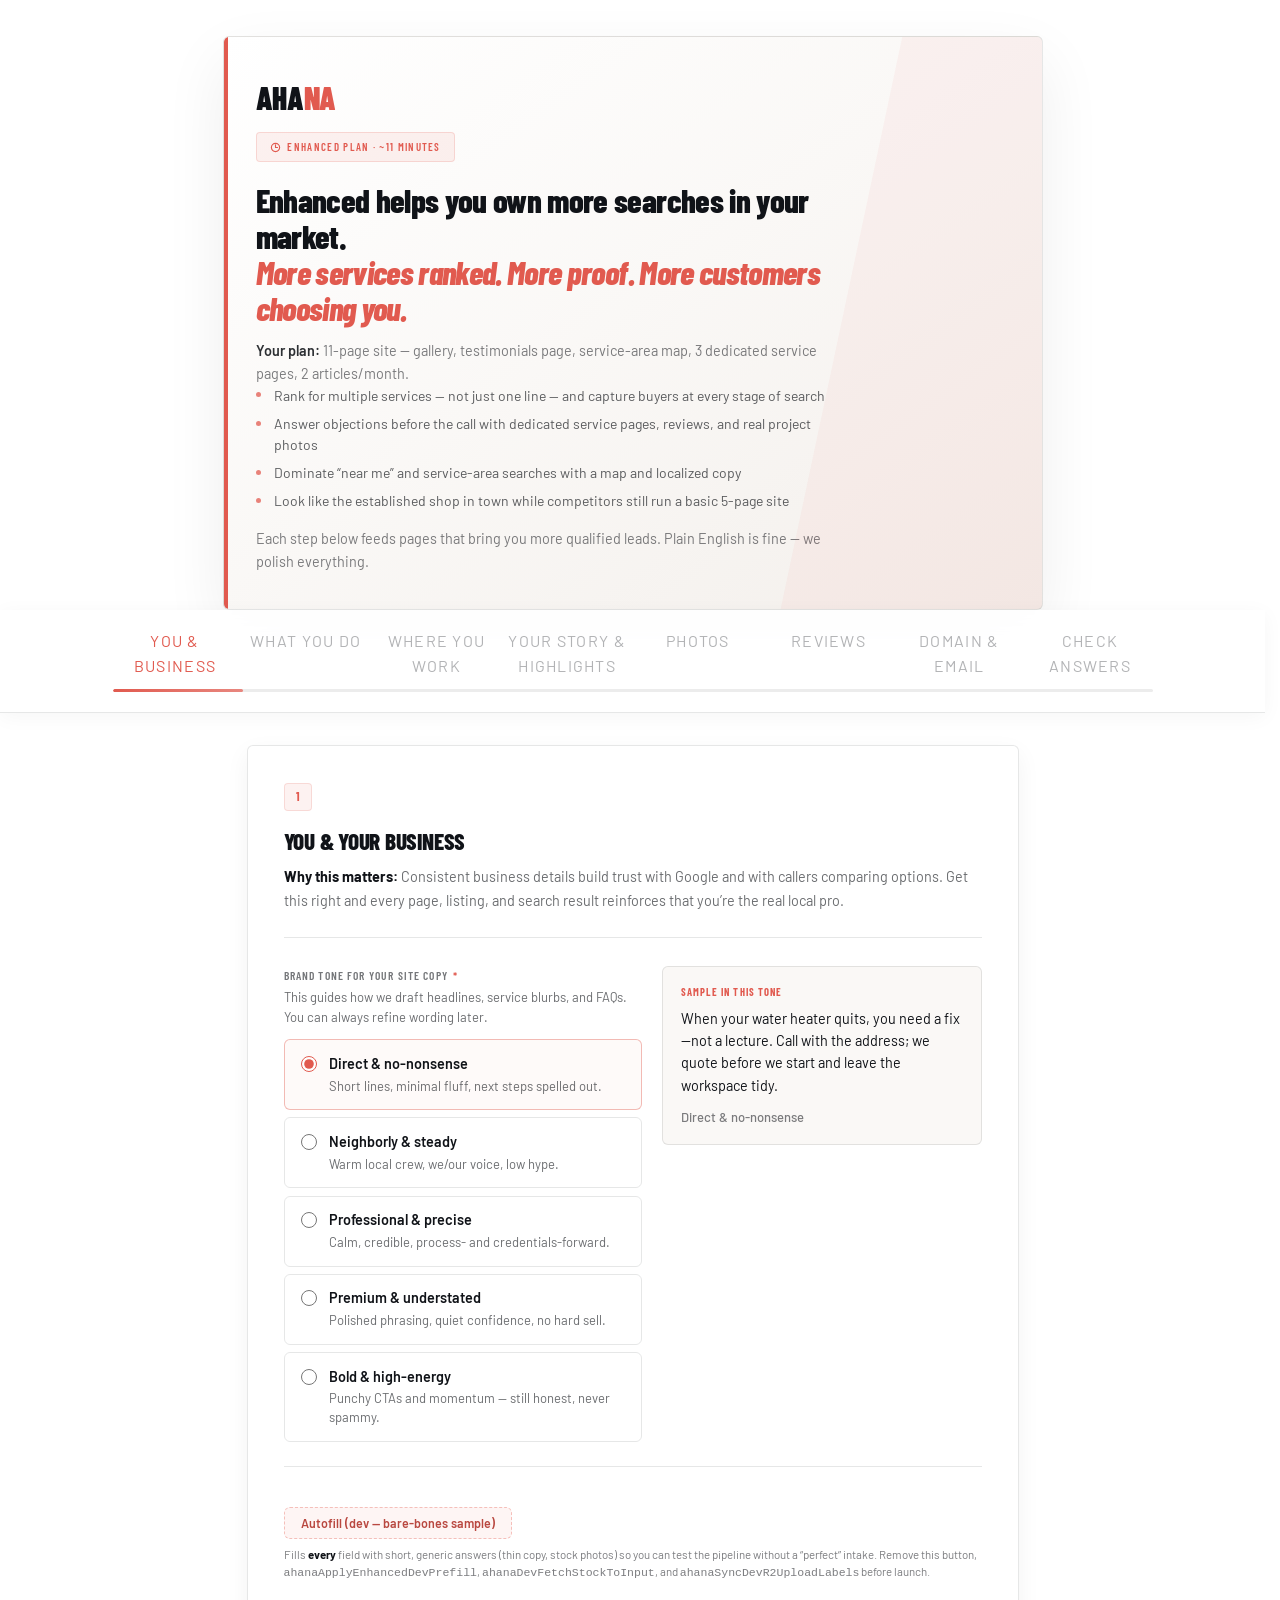
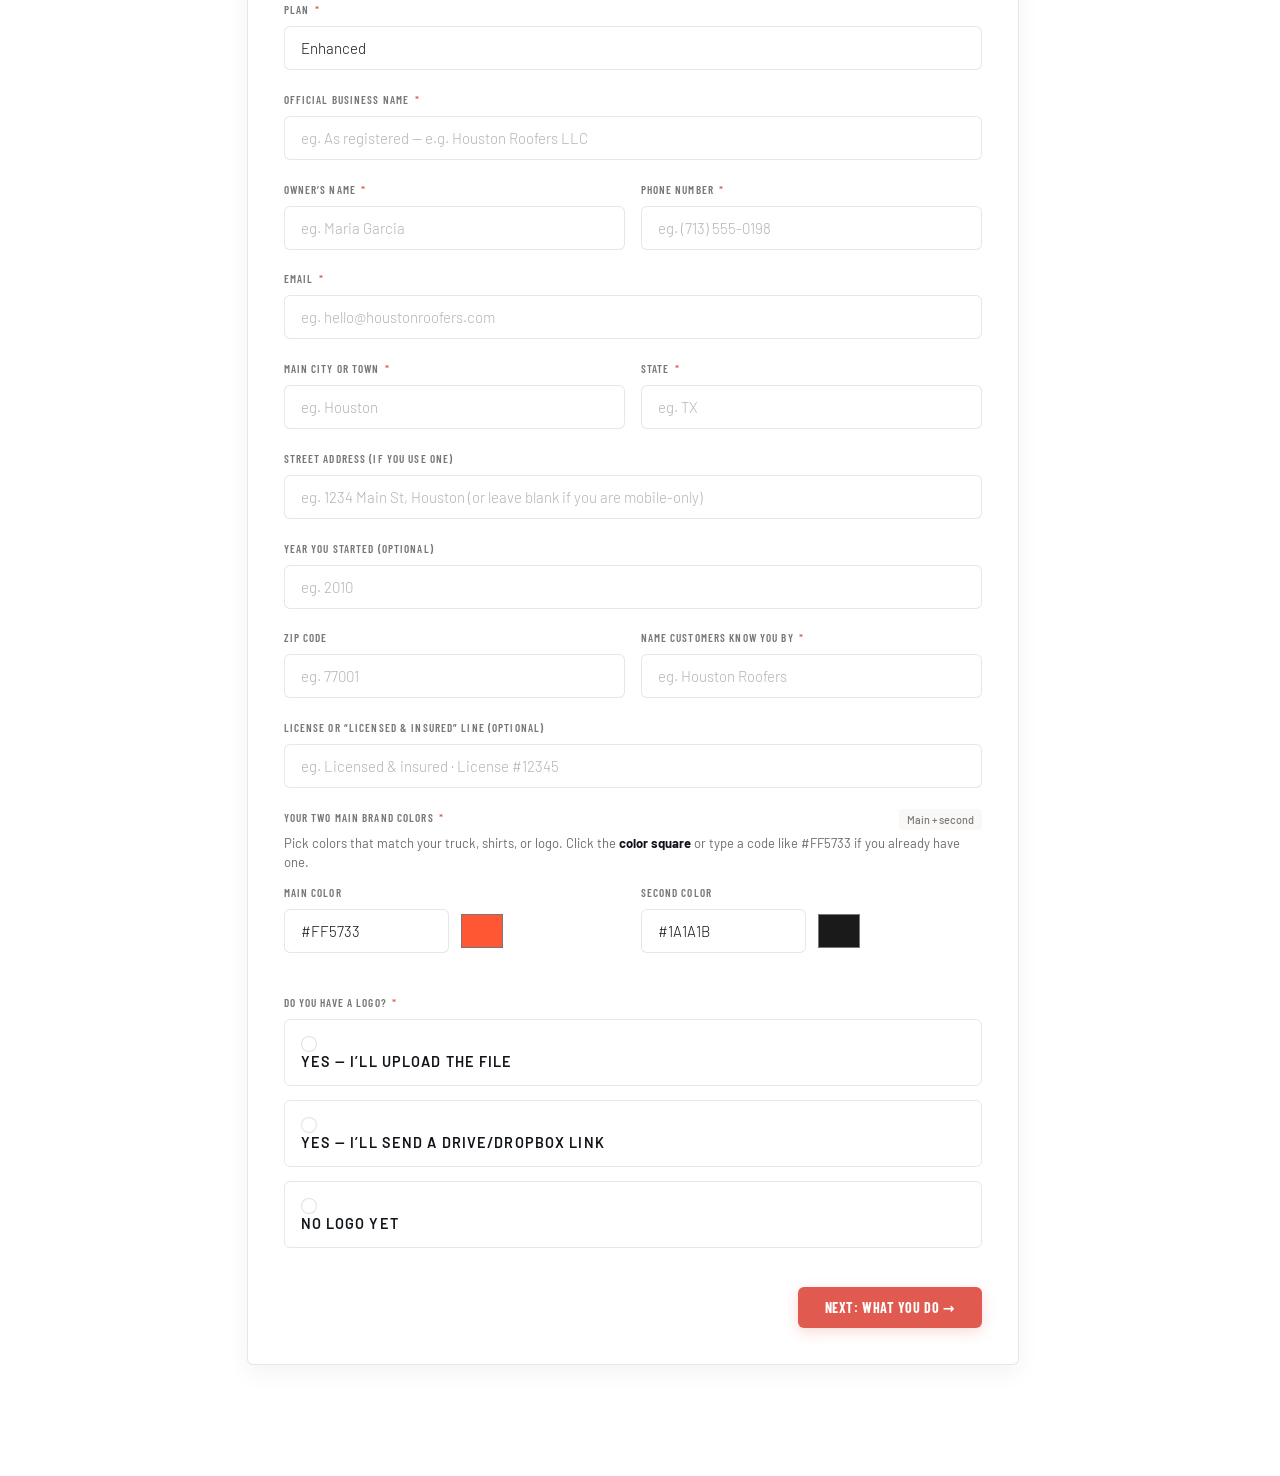
==== intake-form-enhanced.html @ 6a83faba "Fix intake form links and CSS paths Add Netlify rewrites for extensionless URLs and use relative ass" ====
<!DOCTYPE html>
<html lang="en">
<head>
  <meta charset="UTF-8"/>
  <meta name="viewport" content="width=device-width, initial-scale=1.0"/>
  <title>Website questionnaire — Enhanced</title>
  <link rel="icon" href="favicon.svg" type="image/svg+xml">
  <link rel="preconnect" href="https://fonts.googleapis.com">
  <link rel="preconnect" href="https://fonts.gstatic.com" crossorigin>
  <link href="https://fonts.googleapis.com/css2?family=Barlow+Condensed:wght@600;700;800;900&family=Barlow:ital,wght@0,300;0,400;0,500;0,600;0,700;0,800&display=block" rel="stylesheet">
  <link rel="stylesheet" href="styles.css?v=4">
  <link rel="stylesheet" href="intake-forms.css?v=2">
</head>
<body class="theme-sleek intake-form-page">

<header class="hdr">
  <div class="logo-wrap">
    <span class="logo-name">AHA<em>NA</em></span>
    <div class="badge">
      <svg width="11" height="11" fill="none" viewBox="0 0 24 24" stroke="currentColor" stroke-width="2.5"><path stroke-linecap="round" stroke-linejoin="round" d="M12 6v6h4.5m4.5 0a9 9 0 11-18 0 9 9 0 0118 0z"/></svg>
      Enhanced plan · ~11 minutes
    </div>
  </div>
  <h1>Enhanced helps you own more searches in your market.<br/><em>More services ranked. More proof. More customers choosing you.</em></h1>
  <p class="hdr-includes"><strong>Your plan:</strong> 11-page site — gallery, testimonials page, service-area map, 3 dedicated service pages, 2 articles/month.</p>
  <ul class="hdr-points">
    <li>Rank for multiple services — not just one line — and capture buyers at every stage of search</li>
    <li>Answer objections before the call with dedicated service pages, reviews, and real project photos</li>
    <li>Dominate “near me” and service-area searches with a map and localized copy</li>
    <li>Look like the established shop in town while competitors still run a basic 5-page site</li>
  </ul>
  <p class="hdr-cta">Each step below feeds pages that bring you more qualified leads. Plain English is fine — we polish everything.</p>
</header>

<div class="pg-wrap">
  <div class="pg-inner">
    <div class="pg-labels">
      <button type="button" class="pg-lbl active" id="pl-1" onclick="goTo(1)">You &amp; business</button>
      <button type="button" class="pg-lbl" id="pl-2" onclick="goTo(2)">What you do</button>
      <button type="button" class="pg-lbl" id="pl-3" onclick="goTo(3)">Where you work</button>
      <button type="button" class="pg-lbl" id="pl-4" onclick="goTo(4)">Your story &amp; highlights</button>
      <button type="button" class="pg-lbl" id="pl-5" onclick="goTo(5)">Photos</button>
      <button type="button" class="pg-lbl" id="pl-6" onclick="goTo(6)">Reviews</button>
      <button type="button" class="pg-lbl" id="pl-7" onclick="goTo(7)">Domain &amp; email</button>
      <button type="button" class="pg-lbl" id="pl-8" onclick="goTo(8)">Check answers</button>
    </div>
    <div class="pg-track"><div class="pg-fill" id="pgf"></div></div>
  </div>
</div>

<div class="fw" id="fw">

  <div class="sc active" id="s1">
    <div class="sec-eye">1</div>
    <h2 class="sec-title">You &amp; your business</h2>
    <p class="sec-sub"><strong>Why this matters:</strong> Consistent business details build trust with Google and with callers comparing options. Get this right and every page, listing, and search result reinforces that you’re the real local pro.</p>

    <div class="bv-wrap">
      <div class="bv-main">
        <div class="bv-head">
          <label class="flabel" id="bv-legend">Brand tone for your site copy <span class="req">*</span></label>
          <p class="hint" style="margin-top:0">This guides how we draft headlines, service blurbs, and FAQs. You can always refine wording later.</p>
        </div>
        <div class="og bv-radios" role="radiogroup" aria-labelledby="bv-legend">
          <label class="oi"><input type="radio" name="brand-voice" value="direct" checked onchange="updateBrandVoicePreview()"/><div class="ot"><span class="om">Direct &amp; no-nonsense</span><span class="os">Short lines, minimal fluff, next steps spelled out.</span></div></label>
          <label class="oi"><input type="radio" name="brand-voice" value="neighborly" onchange="updateBrandVoicePreview()"/><div class="ot"><span class="om">Neighborly &amp; steady</span><span class="os">Warm local crew, we/our voice, low hype.</span></div></label>
          <label class="oi"><input type="radio" name="brand-voice" value="professional" onchange="updateBrandVoicePreview()"/><div class="ot"><span class="om">Professional &amp; precise</span><span class="os">Calm, credible, process- and credentials-forward.</span></div></label>
          <label class="oi"><input type="radio" name="brand-voice" value="premium" onchange="updateBrandVoicePreview()"/><div class="ot"><span class="om">Premium &amp; understated</span><span class="os">Polished phrasing, quiet confidence, no hard sell.</span></div></label>
          <label class="oi"><input type="radio" name="brand-voice" value="bold" onchange="updateBrandVoicePreview()"/><div class="ot"><span class="om">Bold &amp; high-energy</span><span class="os">Punchy CTAs and momentum — still honest, never spammy.</span></div></label>
        </div>
      </div>
      <aside class="bv-preview" aria-live="polite" aria-atomic="true">
        <div class="bv-preview-k">Sample in this tone</div>
        <p class="bv-preview-text" id="bv-preview-text"></p>
        <p class="bv-preview-cap" id="bv-preview-cap"></p>
      </aside>
    </div>

    <div class="field" style="margin-bottom:1.25rem;padding-bottom:0;border-bottom:none">
      <button type="button" class="btn-dev-prefill" onclick="ahanaApplyEnhancedDevPrefill()">Autofill (dev — bare-bones sample)</button>
      <p class="dev-prefill-note">Fills <strong>every</strong> field with short, generic answers (thin copy, stock photos) so you can test the pipeline without a “perfect” intake. Remove this button, <code>ahanaApplyEnhancedDevPrefill</code>, <code>ahanaDevFetchStockToInput</code>, and <code>ahanaSyncDevR2UploadLabels</code> before launch.</p>
    </div>

    <div class="field"><label class="flabel">Plan <span class="req">*</span></label><input type="text" id="pkg" value="Enhanced" readonly placeholder="eg. Enhanced"></div>
    <div class="field"><label class="flabel">Official business name <span class="req">*</span></label><input type="text" id="biz-name" placeholder="eg. As registered — e.g. Houston Roofers LLC"/></div>
    <div class="frow">
      <div class="field"><label class="flabel">Owner’s name <span class="req">*</span></label><input type="text" id="owner-name" placeholder="eg. Maria Garcia"></div>
      <div class="field"><label class="flabel">Phone number <span class="req">*</span></label><input type="tel" id="biz-phone" placeholder="eg. (713) 555-0198"></div>
    </div>
    <div class="field"><label class="flabel">Email <span class="req">*</span></label><input type="email" id="biz-email" placeholder="eg. hello@houstonroofers.com"></div>

    <div class="frow">
      <div class="field"><label class="flabel">Main city or town <span class="req">*</span></label><input type="text" id="biz-city" placeholder="eg. Houston"/></div>
      <div class="field"><label class="flabel">State <span class="req">*</span></label><input type="text" id="biz-state" placeholder="eg. TX" maxlength="2"/></div>
    </div>
    <div class="field"><label class="flabel">Street address (if you use one)</label><input type="text" id="biz-address" placeholder="eg. 1234 Main St, Houston (or leave blank if you are mobile-only)"/></div>
    <div class="field"><label class="flabel">Year you started (optional)</label><input type="number" id="biz-year" min="1950" max="2035" placeholder="eg. 2010"></div>
    <div class="frow">
      <div class="field"><label class="flabel">ZIP code</label><input type="text" id="biz-zip" maxlength="10" placeholder="eg. 77001"/></div>
      <div class="field"><label class="flabel">Name customers know you by <span class="req">*</span></label><input type="text" id="biz-short" placeholder="eg. Houston Roofers"/></div>
    </div>
    <div class="field"><label class="flabel">License or “licensed &amp; insured” line (optional)</label><input type="text" id="license-line" placeholder="eg. Licensed &amp; insured · License #12345"/></div>

    <div class="field">
      <label class="flabel">Your two main brand colors <span class="req">*</span> <span class="tip">Main + second</span></label>
      <p class="hint" style="margin-bottom:.7rem">Pick colors that match your truck, shirts, or logo. Click the <strong>color square</strong> or type a code like #FF5733 if you already have one.</p>

      <div class="frow" style="gap:1rem">
        <div class="field" style="flex:1">
          <label class="flabel">Main color</label>
          <div class="frow" style="gap:.6rem;align-items:center">
            <input type="text" id="brand-primary-hex" placeholder="eg. #FF5733" style="flex:1"/>
            <input type="color" id="brand-primary-picker" value="#FF5733" style="width:46px;height:42px;padding:0;border:0;background:transparent">
          </div>
        </div>

        <div class="field" style="flex:1">
          <label class="flabel">Second color</label>
          <div class="frow" style="gap:.6rem;align-items:center">
            <input type="text" id="brand-accent-hex" placeholder="eg. #1A1A1B" style="flex:1"/>
            <input type="color" id="brand-accent-picker" value="#1A1A1B" style="width:46px;height:42px;padding:0;border:0;background:transparent">
          </div>
        </div>
      </div>

      <input type="hidden" id="brand-colors" value=""/>
    </div>

    <div class="field">
      <label class="flabel">Do you have a logo? <span class="req">*</span></label>
      <div class="og">
        <label class="oi"><input type="radio" name="has-logo" value="yes-file" onchange="showLogo(this.value)"/><div class="ot"><span class="om">Yes — I’ll upload the file</span></div></label>
        <label class="oi"><input type="radio" name="has-logo" value="yes-link" onchange="showLogo(this.value)"/><div class="ot"><span class="om">Yes — I’ll send a Drive/Dropbox link</span></div></label>
        <label class="oi"><input type="radio" name="has-logo" value="no" onchange="showLogo(this.value)"/><div class="ot"><span class="om">No logo yet</span></div></label>
      </div>
    </div>
    <div class="field cond" id="logo-format-guide">
      <div class="logo-format-panel">
        <p class="logo-format-title">Transparent PNG (best for your header)</p>
        <p class="logo-format-body">Please upload a <strong>PNG with a transparent background</strong> when you can—it keeps your logo sharp on our light header bar. If yours has a solid white or colored box behind the mark, use <a href="https://www.remove.bg/" target="_blank" rel="noopener noreferrer">Remove.bg</a><span class="logo-tip-wrap" tabindex="0"><button type="button" class="logo-tip-trigger" aria-label="Remove.bg steps">?</button><span class="logo-tip-bubble" role="tooltip">Upload your logo to Remove.bg, download the PNG they give you, then upload that PNG here (or attach the same file if you’re sending a link).</span></span> to remove the background, then use the file they give you below.</p>
      </div>
    </div>
    <div class="field cond" id="logo-upload">
      <label class="flabel">Upload your logo</label>
      <label class="upload-zone" for="logo-file">
        <svg width="28" height="28" fill="none" viewBox="0 0 24 24" stroke="currentColor" stroke-width="1.5"><path stroke-linecap="round" stroke-linejoin="round" d="M3 16.5v2.25A2.25 2.25 0 005.25 21h13.5A2.25 2.25 0 0021 18.75V16.5m-13.5-9L12 3m0 0l4.5 4.5M12 3v13.5"/></svg>
        <p class="uz-t">Click to upload your logo</p>
        <p class="uz-s" id="logo-fn" data-default="PNG, SVG, or PDF · Max 10MB">PNG, SVG, or PDF · Max 10MB</p>
        <div class="uz-spinner-slot" aria-hidden="true"><span class="upload-spin"></span></div>
        <p class="uz-error-msg" role="alert"></p>
        <input type="file" id="logo-file" accept=".png,.svg,.pdf,.jpg,.jpeg" onchange="onAhanaLogoFileChange(this);"/>
      </label>
    </div>
    <div class="field cond" id="logo-link-f"><label class="flabel">Link to your logo file</label><input type="url" id="logo-link" placeholder="eg. https://drive.google.com/..."/></div>

    <div class="field cond" id="logo-show-name-wrap">
      <label class="flabel">Show your company name next to the logo in the website header?</label>
      <p class="hint" style="margin-bottom:.55rem">If your logo already spells out the business name in a custom font, choose <strong>No — logo only</strong>. If you want the short site name beside the mark, choose <strong>Yes</strong> (no period after the name when a logo is shown).</p>
      <div class="og">
        <label class="oi"><input type="radio" name="logo-show-name" value="yes" checked/><div class="ot"><span class="om">Yes — name beside the logo</span></div></label>
        <label class="oi"><input type="radio" name="logo-show-name" value="no"/><div class="ot"><span class="om">No — logo only</span></div></label>
      </div>
    </div>

    <div class="form-nav"><span></span><button class="btn-next" onclick="goTo(2)">Next: What you do →</button></div>
  </div>

  <div class="sc" id="s2">
    <div class="sec-eye">2</div>
    <h2 class="sec-title">What you do</h2>
    <p class="sec-sub"><strong>Why this matters:</strong> Each service you list is a door for new customers to find you. Your <strong>top 3</strong> get full dedicated pages that rank on their own; services 4–6 still sell on your hub. Order by what you want <strong>more calls for</strong> — #1 first.</p>

    <div class="field"><label class="flabel">Websites you like (optional)</label><textarea id="inspo" rows="3" placeholder="eg. Paste links, one per line — could be a competitor or any site whose look you like."></textarea></div>

    <div class="field">
      <label class="flabel">Main type of work <span class="req">*</span></label>
      <select id="primary-trade" onchange="toggleOther(this.value)">
        <option value="" disabled selected>Pick your trade…</option>
        <option>Roofing</option>
        <option>General Contracting / Remodeling</option>
        <option>HVAC / Heating &amp; Cooling</option>
        <option>Plumbing</option>
        <option>Electrical</option>
        <option value="other">Other — I’ll describe it</option>
      </select>
      <div class="cond" id="other-trade" style="margin-top:.5rem"><input type="text" id="other-tin" placeholder="eg. Custom trade name"></div>
    </div>

    <div class="field"><label class="flabel">Service #1 <span class="req">*</span></label><input type="text" id="s1n" placeholder="eg. Roof repair"></div>
    <div class="field"><label class="flabel">Service #1 — in a sentence or two, what’s included?</label><textarea id="s1d" rows="2" placeholder="eg. Leak patches, storm damage, and emergency tarping"></textarea></div>
    <div class="field"><label class="flabel">Service #2 <span class="req">*</span></label><input type="text" id="s2n" placeholder="eg. Roof replacement"></div>
    <div class="field"><label class="flabel">Service #2 — in a sentence or two, what’s included?</label><textarea id="s2d" rows="2" placeholder="eg. Full tear-offs and re-roofs with manufacturer warranties"></textarea></div>
    <div class="field"><label class="flabel">Service #3 <span class="req">*</span></label><input type="text" id="s3n" placeholder="eg. Gutter installation"></div>
    <div class="field"><label class="flabel">Service #3 — in a sentence or two, what’s included?</label><textarea id="s3d" rows="2" placeholder="eg. Seamless aluminum gutters and downspout routing"></textarea></div>
    <div class="callout"><strong>Your first three services get their own page.</strong> Put the work you most want calls for in #1–#3. We’ll expand your notes into full page text.</div>
    <div class="callout"><strong>Services #4–#6</strong> still appear on your main Services list; they just don’t get a separate long page.</div>
    <div class="field"><label class="flabel">Service #4</label><input type="text" id="s4n" placeholder="eg. Roof inspection"></div>
    <div class="field"><label class="flabel">Service #4 — in a sentence or two, what’s included?</label><textarea id="s4d" rows="2" placeholder="eg. Photo reports for insurance and real estate"></textarea></div>
    <div class="field"><label class="flabel">Service #5</label><input type="text" id="s5n" placeholder="eg. Skylight repair"></div>
    <div class="field"><label class="flabel">Service #5 — in a sentence or two, what’s included?</label><textarea id="s5d" rows="2" placeholder="eg. Flashing, seals, and curb-mounted units"></textarea></div>
    <div class="field"><label class="flabel">Service #6</label><input type="text" id="s6n" placeholder="eg. Commercial roofing"></div>
    <div class="field"><label class="flabel">Service #6 — in a sentence or two, what’s included?</label><textarea id="s6d" rows="2" placeholder="eg. TPO and modified bitumen for flat roofs"></textarea></div>
    <div class="field"><label class="flabel">Anything else you offer? (optional)</label><textarea id="svc-other" rows="3" placeholder="eg. Chimney flashing, skylights, attic insulation checks"></textarea></div>

    <div class="field">
      <label class="flabel">Emergency / after-hours service?</label>
      <div class="og">
        <label class="oi"><input type="radio" name="emergency" value="yes-247"/><div class="ot"><span class="om">Yes — 24/7</span></div></label>
        <label class="oi"><input type="radio" name="emergency" value="yes-limited"/><div class="ot"><span class="om">Yes — limited availability</span></div></label>
        <label class="oi"><input type="radio" name="emergency" value="no"/><div class="ot"><span class="om">No — business hours only</span></div></label>
      </div>
    </div>

    <div class="form-nav"><button class="btn-back" onclick="goTo(1)">← Back</button><button class="btn-next" onclick="goTo(3)">Next: Where you work →</button></div>
  </div>

  <div class="sc" id="s3">
    <div class="sec-eye">3</div>
    <h2 class="sec-title">Where you work</h2>
    <p class="sec-sub"><strong>Why this matters:</strong> Enhanced includes a service-area page and map — the cities you name here are how we prove you cover the ground homeowners search, so you show up across your whole territory, not just one zip.</p>

    <div class="field"><label class="flabel">Towns and neighborhoods you serve <span class="req">*</span></label><textarea id="scities" rows="3" placeholder="eg. Houston, Pearland, Sugar Land, Katy"></textarea><p class="hint">Separate with commas. Include your main city here too.</p></div>
    <div class="field"><label class="flabel">ZIP codes you cover (optional)</label><textarea id="szips" rows="2" placeholder="eg. 77006, 77581, 77479"></textarea></div>

    <div class="field">
      <label class="flabel">Do you show up on Google Maps / have a Google listing? <span class="req">*</span></label>
      <div class="og">
        <label class="oi"><input type="radio" name="gbp" value="yes-claimed"/><div class="ot"><span class="om">Yes — I manage it in Google</span></div></label>
        <label class="oi"><input type="radio" name="gbp" value="yes-unclaimed"/><div class="ot"><span class="om">Yes — it’s there but I don’t run it yet</span></div></label>
        <label class="oi"><input type="radio" name="gbp" value="no"/><div class="ot"><span class="om">No</span></div></label>
      </div>
    </div>
    <div class="field"><label class="flabel">Link to your Google listing (optional)</label><input type="url" id="gbp-link" placeholder="eg. https://maps.google.com/?cid=..."></div>
    <div class="frow">
      <div class="field"><label class="flabel">Star rating on Google (optional)</label><select id="rvrat"><option value="" disabled selected>Select…</option><option>5.0</option><option>4.9</option><option>4.8</option><option>4.7</option><option>4.6</option><option>4.5</option><option>4.4</option><option>4.3</option><option>4.2</option><option>4.1</option><option>4.0</option><option>3.9</option><option>3.8</option><option>3.7</option><option>3.6</option><option>3.5</option><option>3.4</option><option>3.3</option><option>3.2</option><option>3.1</option><option>3.0</option><option>Rather not say</option><option>No reviews yet</option></select><p class="hint" style="margin-top:.45rem">Rough average is fine. Pick <strong>Rather not say</strong> if you prefer not to show a number.</p></div>
      <div class="field"><label class="flabel">About how many Google reviews? (optional)</label><input type="number" id="rvcount" min="0" placeholder="eg. 47"></div>
    </div>

    <div class="form-nav"><button class="btn-back" onclick="goTo(2)">← Back</button><button class="btn-next" onclick="goTo(4)">Next: Your story &amp; highlights →</button></div>
  </div>

  <div class="sc" id="s4">
    <div class="sec-eye">4</div>
    <h2 class="sec-title">Your story &amp; highlights</h2>
    <p class="sec-sub"><strong>Why this matters:</strong> Homeowners hire crews they relate to. Your story, process, and selling points are what turn a visitor into a caller when they’re comparing three quotes — short notes are enough; we craft the finished copy.</p>

    <div class="field"><label class="flabel">Why did you start this business? <span class="req">*</span></label><textarea id="bstory" rows="4" placeholder="eg. We started after years in the trades and saw homeowners needed honest crews who show up when they say they will."></textarea></div>

    <div class="field">
      <label class="flabel">Three reasons customers choose you <span class="req">*</span></label>
      <p class="hint" style="margin-bottom:1rem">These show on your <strong>Services</strong> page. Name each strength in a few words, then say what you actually do.</p>
      <div class="point-block">
        <p class="point-block-title">Reason 1</p>
        <div class="field" style="margin-bottom:.9rem"><label class="flabel">Name it in a few words</label><input type="text" id="u1t" placeholder="eg. Fast response"></div>
        <div class="field"><label class="flabel">What you do for the customer</label><textarea id="u1d" rows="2" placeholder="eg. Same-week visits for most calls; emergency leaks get priority when slots allow."></textarea></div>
      </div>
      <div class="point-block">
        <p class="point-block-title">Reason 2</p>
        <div class="field" style="margin-bottom:.9rem"><label class="flabel">Name it in a few words</label><input type="text" id="u2t" placeholder="eg. Clear pricing"></div>
        <div class="field"><label class="flabel">What you do for the customer</label><textarea id="u2d" rows="2" placeholder="eg. Written estimates before work starts — no surprise line items at the end."></textarea></div>
      </div>
      <div class="point-block">
        <p class="point-block-title">Reason 3</p>
        <div class="field" style="margin-bottom:.9rem"><label class="flabel">Name it in a few words</label><input type="text" id="u3t" placeholder="eg. Clean job sites"></div>
        <div class="field"><label class="flabel">What you do for the customer</label><textarea id="u3d" rows="2" placeholder="eg. Floor protection, daily cleanup, and photos when we finish."></textarea></div>
      </div>
    </div>

    <div class="field">
      <label class="flabel">When someone hires you, what are the usual steps? <span class="req">*</span></label>
      <p class="hint" style="margin-bottom:1rem">From first call or message to job done — keep it simple.</p>
      <div class="field"><label class="flabel">Step 1</label><input type="text" id="p1" placeholder="eg. Call/text us and we schedule a same-week visit"/></div>
      <div class="field"><label class="flabel">Step 2</label><input type="text" id="p2" placeholder="eg. We inspect, explain options, and give a clear written estimate"/></div>
      <div class="field"><label class="flabel">Step 3</label><input type="text" id="p3" placeholder="eg. We complete the work, clean up, and you approve before payment"/></div>
    </div>

    <div class="callout" style="margin-top:1.25rem"><strong>Hours, estimates &amp; warranty</strong> — shown on your Contact page, footer, and FAQs.</div>
    <div class="field">
      <label class="flabel">Regular business hours <span class="req">*</span></label>
      <textarea id="biz-hours" rows="2" placeholder="eg. Mon–Fri 7:30am–5pm · Sat 8am–12pm · Closed Sun"></textarea>
      <p class="hint">Separate from 24/7 emergency service if you offer that.</p>
    </div>
    <div class="field">
      <label class="flabel">Quotes, estimates &amp; on-site visits <span class="req">*</span></label>
      <p class="hint" style="margin-bottom:.55rem">What should customers expect before they book?</p>
      <div class="og">
        <label class="oi"><input type="radio" name="estimates-policy" value="free-estimates" checked onchange="refreshEstimatesNotesVisibility()"/><div class="ot"><span class="om">Free estimates — no charge for quotes or visits</span></div></label>
        <label class="oi"><input type="radio" name="estimates-policy" value="free-estimates-trip-applies" onchange="refreshEstimatesNotesVisibility()"/><div class="ot"><span class="om">Free quotes — trip or diagnostic fee may apply (often credited to the job)</span></div></label>
        <label class="oi"><input type="radio" name="estimates-policy" value="paid-diagnostic" onchange="refreshEstimatesNotesVisibility()"/><div class="ot"><span class="om">We charge for on-site visits / diagnostics</span></div></label>
        <label class="oi"><input type="radio" name="estimates-policy" value="case-by-case" onchange="refreshEstimatesNotesVisibility()"/><div class="ot"><span class="om">It depends — I'll explain below</span></div></label>
      </div>
    </div>
    <div class="field cond" id="estimates-notes-wrap">
      <label class="flabel">Explain your estimate / visit policy</label>
      <textarea id="estimates-notes" rows="3" placeholder="eg. $89 dispatch after hours; free in-home estimates Mon–Fri."></textarea>
    </div>
    <div class="field">
      <label class="flabel">Warranty &amp; guarantee details <span class="tip">Optional but helpful</span></label>
      <textarea id="warranty-details" rows="3" placeholder="eg. Labor: 2-year workmanship on repairs and installs we perform. Parts: manufacturer warranty on materials (shingles, fixtures, equipment) when registered per label. Limits: prior damage, normal wear, storm-only temp work unless noted in writing."></textarea>
      <p class="hint">Used anywhere the site mentions warranties so copy stays accurate.</p>
    </div>
    <div class="field"><label class="flabel">How customers request warranty service (optional)</label><input type="text" id="warranty-claim" placeholder="eg. Call with your invoice — same number as our main line"/></div>

    <div class="field">
      <label class="flabel">What matters to your team? <span class="tip">Check any that fit</span></label>
      <div class="og two-col">
        <label class="oi"><input type="checkbox" name="vals" value="integrity"/><div class="ot"><span class="om">Integrity</span></div></label>
        <label class="oi"><input type="checkbox" name="vals" value="family"/><div class="ot"><span class="om">Family-Owned</span></div></label>
        <label class="oi"><input type="checkbox" name="vals" value="community"/><div class="ot"><span class="om">Community First</span></div></label>
        <label class="oi"><input type="checkbox" name="vals" value="veteran"/><div class="ot"><span class="om">Veteran-Owned</span></div></label>
        <label class="oi"><input type="checkbox" name="vals" value="excellence"/><div class="ot"><span class="om">Excellence</span></div></label>
        <label class="oi"><input type="checkbox" name="vals" value="honest-pricing"/><div class="ot"><span class="om">Honest Pricing</span></div></label>
      </div>
    </div>
    <div class="field"><label class="flabel">Other values to mention (optional)</label><textarea id="vals-other" rows="2" placeholder="eg. Communication, cleanliness, punctuality, respect for your home"></textarea></div>
    <div class="field"><label class="flabel">One line about your warranty (optional)</label><input type="text" id="guar" placeholder="eg. 2-year workmanship on our installs"></div>

    <div class="callout" style="margin-top:1.5rem"><strong>Home page.</strong> The next fields are what people see first when they land on your site.</div>

    <div class="field"><label class="flabel">Slogan or motto (optional)</label><input type="text" id="hero-h1-accent" placeholder="eg. Quality you can trust"/></div>
    <div class="field"><label class="flabel">Describe your business in a sentence or two <span class="req">*</span></label><textarea id="hero-sub-enh" rows="3" placeholder="eg. Family plumbing in Phoenix — same-day leak repair, upfront pricing, and we leave the work area clean.&#10;&#10;eg. Houston roofers for storm damage and replacements — we show up on time and explain every option before we start."></textarea></div>

    <p class="flabel" style="margin:1.1rem 0 .35rem">Three selling points on your Home page</p>
    <p class="hint" style="margin-bottom:1rem">Near the top of your site. Same ideas as above are OK — we polish the wording.</p>
    <div class="point-block">
      <p class="point-block-title">Selling point 1</p>
      <div class="frow">
        <div class="field"><label class="flabel">Name it in a few words</label><input type="text" id="hp1t" placeholder="eg. Fast response"/></div>
        <div class="field"><label class="flabel">Your promise in a few words</label><input type="text" id="hp1v" placeholder="eg. Same-day priority"/></div>
      </div>
      <div class="field"><label class="flabel">How you deliver it</label><textarea id="hp1s" rows="2" placeholder="eg. We answer urgent calls fast and give a realistic arrival window before we send a crew."></textarea></div>
    </div>
    <div class="point-block">
      <p class="point-block-title">Selling point 2</p>
      <div class="frow">
        <div class="field"><label class="flabel">Name it in a few words</label><input type="text" id="hp2t" placeholder="eg. Clear pricing"></div>
        <div class="field"><label class="flabel">Your promise in a few words</label><input type="text" id="hp2v" placeholder="eg. Written estimate"></div>
      </div>
      <div class="field"><label class="flabel">How you deliver it</label><textarea id="hp2s" rows="2" placeholder="eg. You see scope and price in writing before we order materials or schedule the crew."></textarea></div>
    </div>
    <div class="point-block">
      <p class="point-block-title">Selling point 3</p>
      <div class="frow">
        <div class="field"><label class="flabel">Name it in a few words</label><input type="text" id="hp3t" placeholder="eg. Clean job sites"></div>
        <div class="field"><label class="flabel">Your promise in a few words</label><input type="text" id="hp3v" placeholder="eg. Photo documented"></div>
      </div>
      <div class="field"><label class="flabel">How you deliver it</label><textarea id="hp3s" rows="2" placeholder="eg. We share before-and-after photos and leave driveways and work areas tidy when we finish."></textarea></div>
    </div>

    <p class="flabel" style="margin:1.1rem 0 .35rem">Quick facts (optional)</p>
    <p class="hint" style="margin-bottom:.75rem">Short lines customers should notice right away — license, insurance, service area, etc.</p>
    <div class="field"><label class="flabel">Fact 1</label><input type="text" id="tb1" placeholder="eg. Licensed &amp; insured"/></div>
    <div class="field"><label class="flabel">Fact 2</label><input type="text" id="tb2" placeholder="eg. Local crew"/></div>
    <div class="field"><label class="flabel">Fact 3</label><input type="text" id="tb3" placeholder="eg. Written estimates"/></div>
    <div class="field"><label class="flabel">Fact 4</label><input type="text" id="tb4" placeholder="eg. Manufacturer partners"/></div>
    <div class="field"><label class="flabel">Fact 5</label><input type="text" id="tb5" placeholder="eg. Emergency service"/></div>

    <div class="callout"><strong>We draft customer-facing copy for you.</strong> Home page intros, services page openings, FAQs, About text, contact blurbs, gallery intros, footer tagline, and blog previews are generated from your business details, services, service area, reviews, and the notes above — optimized in our site build step.</div>

    <div class="form-nav"><button class="btn-back" onclick="goTo(3)">← Back</button><button class="btn-next" onclick="goTo(5)">Next: Photos →</button></div>
  </div>

  <div class="sc" id="s5">
    <div class="sec-eye">5</div>
    <h2 class="sec-title">Photos</h2>
    <p class="sec-sub"><strong>Why this matters:</strong> Nothing sells a service business like proof of real jobs. Gallery photos and before/after pairs on service pages help you win the customer who’s still on the fence — up to <strong>10 photos</strong> on Enhanced. No captions needed.</p>
    <div class="callout"><strong>Gallery:</strong> you can upload up to <strong>10</strong> photos for the gallery section.</div>
    <div class="callout"><strong>Before / after (optional):</strong> for your first three services, you can send a “before” and “after” pair for each. If you skip these, we leave that section off those pages.</div>
    <div class="frow">
      <div class="field">
        <label class="flabel">Service #1 <span class="tip" data-svcname="1">(not set yet)</span> — BEFORE</label>
        <label class="upload-zone" for="eba1b"><p class="uz-t">Before</p><p class="uz-s" id="eba1b-fn" data-default="No file">No file</p><input type="file" id="eba1b" accept="image/*" onchange="setFn(this,'eba1b-fn')"/></label>
      </div>
      <div class="field">
        <label class="flabel">Service #1 <span class="tip" data-svcname="1">(not set yet)</span> — AFTER</label>
        <label class="upload-zone" for="eba1a"><p class="uz-t">After</p><p class="uz-s" id="eba1a-fn" data-default="No file">No file</p><input type="file" id="eba1a" accept="image/*" onchange="setFn(this,'eba1a-fn')"/></label>
      </div>
    </div>
    <div class="frow">
      <div class="field">
        <label class="flabel">Service #2 <span class="tip" data-svcname="2">(not set yet)</span> — BEFORE</label>
        <label class="upload-zone" for="eba2b"><p class="uz-t">Before</p><p class="uz-s" id="eba2b-fn" data-default="No file">No file</p><input type="file" id="eba2b" accept="image/*" onchange="setFn(this,'eba2b-fn')"/></label>
      </div>
      <div class="field">
        <label class="flabel">Service #2 <span class="tip" data-svcname="2">(not set yet)</span> — AFTER</label>
        <label class="upload-zone" for="eba2a"><p class="uz-t">After</p><p class="uz-s" id="eba2a-fn" data-default="No file">No file</p><input type="file" id="eba2a" accept="image/*" onchange="setFn(this,'eba2a-fn')"/></label>
      </div>
    </div>
    <div class="frow">
      <div class="field">
        <label class="flabel">Service #3 <span class="tip" data-svcname="3">(not set yet)</span> — BEFORE</label>
        <label class="upload-zone" for="eba3b"><p class="uz-t">Before</p><p class="uz-s" id="eba3b-fn" data-default="No file">No file</p><input type="file" id="eba3b" accept="image/*" onchange="setFn(this,'eba3b-fn')"/></label>
      </div>
      <div class="field">
        <label class="flabel">Service #3 <span class="tip" data-svcname="3">(not set yet)</span> — AFTER</label>
        <label class="upload-zone" for="eba3a"><p class="uz-t">After</p><p class="uz-s" id="eba3a-fn" data-default="No file">No file</p><input type="file" id="eba3a" accept="image/*" onchange="setFn(this,'eba3a-fn')"/></label>
      </div>
    </div>

    <div class="field">
      <label class="flabel">Big photo for the top of your home page</label>
      <p class="hint" style="margin-bottom:.65rem">This is the <strong>wide picture behind the first words people see</strong> on your site. Good choices: crew on a job, a finished project, or your <strong>wrapped truck</strong> at a real home. Skip very dark rooms, logo-only images, or blurry shots.</p>
      <label class="upload-zone" for="hero-file">
        <svg width="28" height="28" fill="none" viewBox="0 0 24 24" stroke="currentColor" stroke-width="1.5"><path stroke-linecap="round" stroke-linejoin="round" d="M3 16.5v2.25A2.25 2.25 0 005.25 21h13.5A2.25 2.25 0 0021 18.75V16.5m-13.5-9L12 3m0 0l4.5 4.5M12 3v13.5"/></svg>
        <p class="uz-t">Upload top-of-home-page photo</p>
        <p class="uz-s" id="hero-fn" data-default="JPG/PNG/WebP">JPG/PNG/WebP</p>
        <div class="uz-spinner-slot" aria-hidden="true"><span class="upload-spin"></span></div>
        <p class="uz-error-msg" role="alert"></p>
        <input type="file" id="hero-file" accept="image/*" onchange="onAhanaHeroFileChange(this);"/>
      </label>
    </div>
    <div class="field">
      <label class="flabel">Owner / Team photos (upload)</label>
      <label class="upload-zone" for="team-files">
        <svg width="28" height="28" fill="none" viewBox="0 0 24 24" stroke="currentColor" stroke-width="1.5"><path stroke-linecap="round" stroke-linejoin="round" d="M3 16.5v2.25A2.25 2.25 0 005.25 21h13.5A2.25 2.25 0 0021 18.75V16.5m-13.5-9L12 3m0 0l4.5 4.5M12 3v13.5"/></svg>
        <p class="uz-t">Upload team photos</p>
        <p class="uz-s" id="team-fn" data-default="Multiple allowed">Multiple allowed</p>
        <div class="uz-spinner-slot" aria-hidden="true"><span class="upload-spin"></span></div>
        <p class="uz-error-msg" role="alert"></p>
        <input type="file" id="team-files" accept="image/*" multiple onchange="onAhanaTeamFilesChange(this);"/>
      </label>
    </div>
    <div class="field">
      <label class="flabel">Truck / vehicle photos (upload)</label>
      <label class="upload-zone" for="truck-files">
        <svg width="28" height="28" fill="none" viewBox="0 0 24 24" stroke="currentColor" stroke-width="1.5"><path stroke-linecap="round" stroke-linejoin="round" d="M3 16.5v2.25A2.25 2.25 0 005.25 21h13.5A2.25 2.25 0 0021 18.75V16.5m-13.5-9L12 3m0 0l4.5 4.5M12 3v13.5"/></svg>
        <p class="uz-t">Upload truck/vehicle photos</p>
        <p class="uz-s" id="truck-fn" data-default="Multiple allowed">Multiple allowed</p>
        <div class="uz-spinner-slot" aria-hidden="true"><span class="upload-spin"></span></div>
        <p class="uz-error-msg" role="alert"></p>
        <input type="file" id="truck-files" accept="image/*" multiple onchange="onAhanaTruckFilesChange(this);"/>
      </label>
    </div>

    <div class="field">
      <label class="flabel">Gallery photos (upload) <span class="tip">Up to 10</span></label>
      <label class="upload-zone" for="gallery-files">
        <svg width="28" height="28" fill="none" viewBox="0 0 24 24" stroke="currentColor" stroke-width="1.5"><path stroke-linecap="round" stroke-linejoin="round" d="M3 16.5v2.25A2.25 2.25 0 005.25 21h13.5A2.25 2.25 0 0021 18.75V16.5m-13.5-9L12 3m0 0l4.5 4.5M12 3v13.5"/></svg>
        <p class="uz-t">Upload gallery photos</p>
        <p class="uz-s" id="gallery-fn" data-default="0 selected">0 selected</p>
        <div class="uz-spinner-slot" aria-hidden="true"><span class="upload-spin"></span></div>
        <p class="uz-error-msg" role="alert"></p>
        <input type="file" id="gallery-files" accept="image/*" multiple onchange="onAhanaGalleryFilesChange(this,10);"/>
      </label>
      <p class="hint">Optional. If you skip the gallery, we leave that section off. No captions needed — we’ll describe each photo in plain language.</p>
    </div>

    <div class="form-nav"><button class="btn-back" onclick="goTo(4)">← Back</button><button class="btn-next" onclick="goTo(6)">Next: Reviews →</button></div>
  </div>

  <div class="sc" id="s6">
    <div class="sec-eye">6</div>
    <h2 class="sec-title">Customer reviews</h2>
    <p class="sec-sub"><strong>Why this matters:</strong> Social proof closes the gap between “looks good online” and “I’ll call them.” Enhanced gives you a full testimonials page plus home-page preview — up to <strong>five reviews</strong> that help you outshine competitors with none.</p>

    <div class="callout"><strong>Tip:</strong> Paste reviews as you have them — even rough text. We’ll clean up wording without changing what the customer said. The reviews page title in the menu and the short intro at the top of that page are written for you from your answers here and elsewhere in the form.</div>

    <div class="field"><label class="flabel">Review #1 — customer name <span class="req">*</span></label><input type="text" id="t1n" placeholder="eg. James R."></div>
    <div class="field"><label class="flabel">Review #1 — town (optional)</label><input type="text" id="t1c" placeholder="eg. Pearland"></div>
    <div class="field"><label class="flabel">Review #1 — what they said <span class="req">*</span></label><textarea id="t1t" rows="3" placeholder="eg. They fixed our leak the same week and left the yard cleaner than they found it."></textarea></div>

    <div class="field" style="margin-top:1.1rem"><label class="flabel">Review #2 — customer name <span class="req">*</span></label><input type="text" id="t2n" placeholder="eg. Linda M."></div>
    <div class="field"><label class="flabel">Review #2 — town (optional)</label><input type="text" id="t2c" placeholder="eg. Sugar Land"></div>
    <div class="field"><label class="flabel">Review #2 — what they said <span class="req">*</span></label><textarea id="t2t" rows="3" placeholder="eg. Estimate was clear, crew showed on time, and the new shingles look great."></textarea></div>

    <div class="field" style="margin-top:1.1rem"><label class="flabel">Review #3 — customer name</label><input type="text" id="t3n" placeholder="eg. Carlos D."></div>
    <div class="field"><label class="flabel">Review #3 — town (optional)</label><input type="text" id="t3c" placeholder="eg. Katy"></div>
    <div class="field"><label class="flabel">Review #3 — what they said</label><textarea id="t3t" rows="3" placeholder="eg. Insurance photos were thorough and helped our claim move faster."></textarea></div>

    <div class="field" style="margin-top:1.1rem"><label class="flabel">Review #4 — customer name</label><input type="text" id="t4n" placeholder="eg. Amy S."></div>
    <div class="field"><label class="flabel">Review #4 — town (optional)</label><input type="text" id="t4c" placeholder="eg. Houston"></div>
    <div class="field"><label class="flabel">Review #4 — what they said</label><textarea id="t4t" rows="3" placeholder="eg. Professional from first call to final walkthrough."></textarea></div>

    <div class="field" style="margin-top:1.1rem"><label class="flabel">Review #5 — customer name</label><input type="text" id="t5n" placeholder="eg. Robert K."></div>
    <div class="field"><label class="flabel">Review #5 — town (optional)</label><input type="text" id="t5c" placeholder="eg. Missouri City"></div>
    <div class="field"><label class="flabel">Review #5 — what they said</label><textarea id="t5t" rows="3" placeholder="eg. Fair price and they explained every step before starting."></textarea></div>

    <div class="form-nav"><button class="btn-back" onclick="goTo(5)">← Back</button><button class="btn-next" onclick="goTo(7)">Next: Domain &amp; email →</button></div>
  </div>

  <div class="sc" id="s7">
    <div class="sec-eye">7</div>
    <h2 class="sec-title">Website address &amp; email</h2>
    <p class="sec-sub"><strong>Why this matters:</strong> A clean domain and launch plan gets your growth site live faster — so you start capturing search traffic and calls instead of waiting on another month of word-of-mouth only.</p>

    <div class="field">
      <label class="flabel">Do you already have a domain name? <span class="req">*</span></label>
      <div class="og">
        <label class="oi"><input type="radio" name="has-dom" value="yes" onchange="toggleDom('yes')"/><div class="ot"><span class="om">Yes</span></div></label>
        <label class="oi"><input type="radio" name="has-dom" value="no-new" onchange="toggleDom('no')"/><div class="ot"><span class="om">No</span></div></label>
        <label class="oi"><input type="radio" name="has-dom" value="no-idea" onchange="toggleDom('no')"/><div class="ot"><span class="om">Not sure</span></div></label>
      </div>
    </div>
    <div class="cond" id="dom-exist">
      <div class="field"><label class="flabel">Your web address (domain)</label><input type="text" id="dom-name" placeholder="eg. houstonroofers.com"></div>
      <div class="field"><label class="flabel">Where you bought it — GoDaddy, Namecheap, etc. (optional)</label><input type="text" id="dom-reg" placeholder="eg. GoDaddy"></div>
    </div>
    <div class="cond" id="dom-new"><div class="field"><label class="flabel">Web addresses you’d like (we’ll check what’s available)</label><input type="text" id="dom-pref" placeholder="eg. houstonroofers.com, houstonroofersllc.com"></div></div>

    <div class="field">
      <label class="flabel">Do you have an existing website? <span class="req">*</span></label>
      <div class="og">
        <label class="oi"><input type="radio" name="has-site" value="yes"/><div class="ot"><span class="om">Yes</span></div></label>
        <label class="oi"><input type="radio" name="has-site" value="no"/><div class="ot"><span class="om">No</span></div></label>
      </div>
    </div>
    <div class="field"><label class="flabel">Current website link, if you have one (optional)</label><input type="url" id="old-url" placeholder="eg. https://www.youroldsite.com"></div>
    <div class="field"><label class="flabel">The address you want when the new site goes live (optional)</label><input type="url" id="site-url" placeholder="eg. https://www.yourbusiness.com"/></div>
    <div class="field"><label class="flabel">When someone contacts you, how fast do you usually get back to them? <span class="req">*</span></label><textarea id="contact-response-time" rows="3" placeholder="eg. We reply same day on weekdays…"></textarea></div>
    <div class="field"><label class="flabel">Email where we should send your site preview <span class="req">*</span></label><input type="email" id="proof-email" placeholder="eg. you@yourbusiness.com"></div>
    <div class="field"><label class="flabel">Anything else we should know?</label><textarea id="notes" rows="4"></textarea></div>

    <div class="form-nav">
      <button class="btn-back" onclick="goTo(6)">← Back</button>
      <button class="btn-next" onclick="goTo(8)">Next: Check answers →</button>
    </div>
  </div>

  <div class="sc" id="s8">
    <div class="sec-eye">8</div>
    <h2 class="sec-title">Review your answers</h2>
    <p class="sec-sub"><strong>Almost there.</strong> Confirm the details that will power your rankings and conversions — then we build a site engineered to bring you more customers.</p>
    <div id="review-mount"></div>
    <div class="form-nav">
      <button type="button" class="btn-back" onclick="goTo(7)">← Back to edit</button>
      <button type="button" class="btn-submit" onclick="submitFormFinal()">Submit intake</button>
    </div>
  </div>
</div>

<div id="done">
  <div class="done-icon"><svg width="34" height="34" fill="none" viewBox="0 0 24 24" stroke="var(--ember)" stroke-width="2"><path stroke-linecap="round" stroke-linejoin="round" d="M9 12.75L11.25 15 15 9.75M21 12a9 9 0 11-18 0 9 9 0 0118 0z"/></svg></div>
  <h2>Thank you!</h2>
  <p>We received your answers and will use them to build your site.</p>
  <div class="done-more">
    <button type="button" class="btn-back" onclick="returnToReview()">Look over or change answers</button>
  </div>
</div>

<script src="ahana-intake-trade-examples.js"></script>
<script>
  var cur=1, TOTAL=8;
  var STORAGE_KEY="ahana-intake-enhanced-v1";
  var AHANA_GALLERY_PKG="Enhanced";
  var AHANA_R2_UPLOAD_URL="https://ahana-replacer.getahana1006.workers.dev/upload";
  var ahanaUploadPendingCount=0;
  function ahanaR2FreshPhotoState(){return {heroUrl:"",galleryUrls:[],teamUrls:[],truckUrls:[],heroFileName:"",galleryFileNames:[],teamFileNames:[],truckFileNames:[]};}
  var ahanaR2State={businessLogoUrl:"",photos:ahanaR2FreshPhotoState()};
  var AHANA_BRAND_VOICE_META={
    direct:{label:"Direct & no-nonsense",sample:"When your water heater quits, you need a fix—not a lecture. Call with the address; we quote before we start and leave the workspace tidy."},
    neighborly:{label:"Neighborly & steady",sample:"We're the crew folks call when something breaks at home. Plain talk, fair pricing, and we treat your place like our own."},
    professional:{label:"Professional & precise",sample:"Licensed technicians; documented estimates; clear arrival windows. Residential and light commercial work with warranty-backed workmanship."},
    premium:{label:"Premium & understated",sample:"Quiet, thorough service for homeowners who expect punctuality and clean finishes. Schedule a consultation at your convenience."},
    bold:{label:"Bold & high-energy",sample:"Same-day drain clears when we have capacity—get your weekend back. Tap to call; we jump on it and give you straight answers, fast."}
  };
  function getBrandVoiceSlug(){
    var el=document.querySelector('input[name="brand-voice"]:checked');
    return el&&el.value?el.value:"";
  }
  function getBrandVoiceLabel(slug){
    var s=slug!=null&&slug!==""?slug:getBrandVoiceSlug();
    var m=AHANA_BRAND_VOICE_META[s];
    return m?m.label:"";
  }
  function updateBrandVoicePreview(){
    var slug=getBrandVoiceSlug()||"direct";
    var m=AHANA_BRAND_VOICE_META[slug]||AHANA_BRAND_VOICE_META.direct;
    var pt=document.getElementById("bv-preview-text"),pc=document.getElementById("bv-preview-cap");
    if(pt)pt.textContent=m.sample;
    if(pc)pc.textContent=m.label;
  }
  function ahanaBumpPending(d){ahanaUploadPendingCount+=d;if(ahanaUploadPendingCount<0)ahanaUploadPendingCount=0;}
  function uploadFileToR2(file,folder){
    var fd=new FormData();fd.append("file",file);fd.append("folder",folder);
    return fetch(AHANA_R2_UPLOAD_URL,{method:"POST",body:fd}).then(function(res){
      if(!res.ok)return res.text().then(function(t){throw new Error(t||("HTTP "+res.status));});
      return res.json();
    }).then(function(data){
      var u=data&&data.url;if(!u||typeof u!=="string")throw new Error("Invalid upload response");return u;
    });
  }
  function uzGetWrap(inp){return inp&&inp.closest?inp.closest(".upload-zone"):null;}
  function uzSetLoading(inp,on){var w=uzGetWrap(inp);if(w)w.classList.toggle("uz-loading",!!on);}
  function uzClearError(inp){
    var w=uzGetWrap(inp);if(!w)return;w.classList.remove("uz-has-error");
    var e=w.querySelector(".uz-error-msg");if(e){e.style.display="none";e.textContent="";}
    var sp=w.querySelector(".uz-spinner-slot");if(sp)sp.style.display="";
  }
  function uzSetError(inp,msg){
    var w=uzGetWrap(inp);if(!w)return;uzSetLoading(inp,false);w.classList.remove("has-file");
    var sp=w.querySelector(".uz-spinner-slot");if(sp)sp.style.display="none";
    w.classList.add("uz-has-error");
    var e=w.querySelector(".uz-error-msg");if(e){e.style.display="block";e.textContent=(msg!=null&&String(msg))?String(msg):"Upload failed. Please try again.";}
    var sn=w.querySelector(".uz-s");if(sn&&sn.getAttribute("data-default"))sn.textContent=sn.getAttribute("data-default");
  }
  function uzSuccessUploaded(inp,fileName){
    uzClearError(inp);uzSetLoading(inp,false);var w=uzGetWrap(inp);if(!w)return;
    var sp=w.querySelector(".uz-spinner-slot");if(sp)sp.style.display="none";
    var sn=w.querySelector(".uz-s");if(sn)sn.textContent="✓ Uploaded — "+(fileName||"file");w.classList.add("has-file");flashUploadZone(w);
  }
  function onAhanaLogoFileChange(inp){
    ahanaR2State.businessLogoUrl="";
    uzClearError(inp);
    var f=inp.files&&inp.files[0],w=uzGetWrap(inp),sn=w&&w.querySelector(".uz-s");
    if(!f){ if(sn)sn.textContent=sn.getAttribute("data-default")||""; if(w)w.classList.remove("has-file");return;}
    uzSetLoading(inp,true);ahanaBumpPending(1);
    uploadFileToR2(f,"logo").then(function(url){ahanaR2State.businessLogoUrl=url;uzSuccessUploaded(inp,f.name);}).catch(function(err){inp.value="";ahanaR2State.businessLogoUrl=""; uzSetError(inp,err.message);}).finally(function(){ahanaBumpPending(-1);});
  }
  function onAhanaHeroFileChange(inp){
    ahanaR2State.photos.heroUrl="";ahanaR2State.photos.heroFileName="";
    uzClearError(inp);
    var f=inp.files&&inp.files[0],w=uzGetWrap(inp),sn=w&&w.querySelector(".uz-s");
    if(!f){ if(sn)sn.textContent=sn.getAttribute("data-default")||""; if(w)w.classList.remove("has-file");return;}
    uzSetLoading(inp,true);ahanaBumpPending(1);
    uploadFileToR2(f,"hero").then(function(url){ahanaR2State.photos.heroUrl=url;ahanaR2State.photos.heroFileName=f.name; uzSuccessUploaded(inp,f.name);}).catch(function(err){inp.value=""; uzSetError(inp,err.message);}).finally(function(){ahanaBumpPending(-1);});
  }
  function onAhanaTeamFilesChange(inp){
    ahanaR2TeamTruckGalleryMulti(inp,"team","team-fn",function(urls,names){ahanaR2State.photos.teamUrls=urls;ahanaR2State.photos.teamFileNames=names;});
  }
  function onAhanaTruckFilesChange(inp){
    ahanaR2TeamTruckGalleryMulti(inp,"truck","truck-fn",function(urls,names){ahanaR2State.photos.truckUrls=urls;ahanaR2State.photos.truckFileNames=names;});
  }
  function onAhanaGalleryFilesChange(inp,max){
    var fel=document.getElementById("gallery-fn");
    uzClearError(inp);ahanaR2State.photos.galleryUrls=[];ahanaR2State.photos.galleryFileNames=[];
    var files=[].slice.call(inp.files||[]),w=uzGetWrap(inp);
    if(files.length>max){alert(AHANA_GALLERY_PKG+" allows up to "+max+" gallery photos. Please re-select "+max+" or fewer."); inp.value=""; if(fel)fel.textContent=fel.getAttribute("data-default")||"0 selected"; if(w)w.classList.remove("has-file"); return;}
    if(!files.length){ if(fel)fel.textContent=fel.getAttribute("data-default")||"0 selected"; if(w)w.classList.remove("has-file"); return;}
    uzSetLoading(inp,true);
    var urls=new Array(files.length),failed=null,doneCt=0;
    files.forEach(function(file,i){
      ahanaBumpPending(1);
      uploadFileToR2(file,"gallery").then(function(url){urls[i]=url;}).catch(function(e){failed=e&&e.message?e.message:"Upload failed";}).finally(function(){
        ahanaBumpPending(-1);doneCt++;if(doneCt<files.length)return;
        uzSetLoading(inp,false);
        if(failed){ inp.value=""; ahanaR2State.photos.galleryUrls=[];ahanaR2State.photos.galleryFileNames=[]; if(fel)fel.textContent=fel.getAttribute("data-default")||"0 selected"; uzSetError(inp,failed); if(w)w.classList.remove("has-file"); return;}
        ahanaR2State.photos.galleryUrls=urls.slice(); ahanaR2State.photos.galleryFileNames=files.map(function(fl){return fl.name;});
        if(fel)fel.textContent="✓ "+files.length+" photo(s) uploaded"; uzClearError(inp); if(w){w.classList.add("has-file");flashUploadZone(w);}
      });
    });
  }
  function ahanaR2TeamTruckGalleryMulti(inp,folder,fnId,setBoth){
    uzClearError(inp);setBoth([],[]);
    var files=[].slice.call(inp.files||[]),fel=document.getElementById(fnId),w=uzGetWrap(inp);
    if(!files.length){ if(fel)fel.textContent=fel.getAttribute("data-default")||""; if(w)w.classList.remove("has-file");return;}
    uzSetLoading(inp,true);
    var urls=new Array(files.length),failed=null,doneCt=0;
    files.forEach(function(file,i){
      ahanaBumpPending(1);
      uploadFileToR2(file,folder).then(function(url){urls[i]=url;}).catch(function(e){failed=e&&e.message?e.message:"Upload failed";}).finally(function(){
        ahanaBumpPending(-1);doneCt++;if(doneCt<files.length)return;
        uzSetLoading(inp,false);
        if(failed){ inp.value=""; setBoth([],[]); if(fel)fel.textContent=fel.getAttribute("data-default")||""; uzSetError(inp,failed); if(w)w.classList.remove("has-file"); return;}
        setBoth(urls.slice(),files.map(function(fl){return fl.name;}));
        if(fel)fel.textContent="✓ "+files.length+" photo(s) uploaded"; uzClearError(inp); if(w){w.classList.add("has-file");flashUploadZone(w);}
      });
    });
  }
  function restoreR2FromStoredPayload(p){
    if(!p)return;
    ahanaR2State.businessLogoUrl=(p.business&&typeof p.business.logoUrl==="string")?p.business.logoUrl:"";
    if(!p.photos){ahanaR2State.photos=ahanaR2FreshPhotoState();return;}
    var ph=p.photos;
    ahanaR2State.photos={
      heroUrl:typeof ph.heroUrl==="string"?ph.heroUrl:"",
      galleryUrls:Array.isArray(ph.galleryUrls)?ph.galleryUrls.slice():[],
      teamUrls:Array.isArray(ph.teamUrls)?ph.teamUrls.slice():[],
      truckUrls:Array.isArray(ph.truckUrls)?ph.truckUrls.slice():[],
      heroFileName:typeof ph.heroFileName==="string"?ph.heroFileName:"",
      galleryFileNames:Array.isArray(ph.galleryFileNames)?ph.galleryFileNames.slice():[],
      teamFileNames:Array.isArray(ph.teamFileNames)?ph.teamFileNames.slice():[],
      truckFileNames:Array.isArray(ph.truckFileNames)?ph.truckFileNames.slice():[]
    };
  }
  function syncAhanaUploadZonesUI(){
    var p=null;try{var raw=localStorage.getItem(STORAGE_KEY);if(raw){var pk=JSON.parse(raw);if(pk.payload)p=pk.payload;}}catch(e){}
    if(!p)return;
    var lf=document.getElementById("logo-file"),lw=lf&&uzGetWrap(lf);if(ahanaR2State.businessLogoUrl&&lf&&lw){uzClearError(lf);uzSetLoading(lf,false);lw.classList.add("has-file");var lfn=p.business&&p.business.logo&&p.business.logo.fileName;var el=document.getElementById("logo-fn");if(el)el.textContent="✓ Uploaded — "+(lfn&&String(lfn).trim()?lfn:"logo");}
    var hf=document.getElementById("hero-file"),hw=hf&&uzGetWrap(hf);if(ahanaR2State.photos.heroUrl&&hf&&hw){uzClearError(hf);uzSetLoading(hf,false);hw.classList.add("has-file");var he=document.getElementById("hero-fn");if(he)he.textContent="✓ Uploaded — "+(ahanaR2State.photos.heroFileName||"hero");}
    function multiLine(inpId,lblId,urls){
      if(!urls||!urls.length)return;var inp=document.getElementById(inpId);if(!inp)return;var mz=uzGetWrap(inp);if(!mz)return;uzClearError(inp);uzSetLoading(inp,false);mz.classList.add("has-file");var lb=document.getElementById(lblId);if(lb)lb.textContent="✓ "+urls.length+" photo(s) uploaded";
    }
    multiLine("team-files","team-fn",ahanaR2State.photos.teamUrls);
    multiLine("truck-files","truck-fn",ahanaR2State.photos.truckUrls);
    multiLine("gallery-files","gallery-fn",ahanaR2State.photos.galleryUrls);
  }
  function sanitizeUrl(u){
    if(u==null||typeof u!=="string")return "";
    return u.trim().replace(/\\/g,"");
  }
  /** REMOVE before launch: dev-only upload labels when prefill sets R2 state without File objects. */
  function ahanaSyncDevR2UploadLabels(){
    function setZone(inpId,fnId,has,fnText){
      var inp=document.getElementById(inpId);
      if(!inp)return;
      var mz=uzGetWrap(inp);
      if(!mz)return;
      uzClearError(inp);
      mz.classList.remove("uz-loading","uz-has-error");
      var erm=mz.querySelector(".uz-error-msg");
      if(erm){erm.style.display="none";erm.textContent="";}
      if(has){
        mz.classList.add("has-file");
        var fe=document.getElementById(fnId);
        if(fe&&fnText)fe.textContent=fnText;
      }else{
        mz.classList.remove("has-file");
        var fd=document.getElementById(fnId);
        if(fd&&fd.getAttribute("data-default"))fd.textContent=fd.getAttribute("data-default");
      }
    }
    if(ahanaR2State.businessLogoUrl)setZone("logo-file","logo-fn",true,"✓ Dev prefill — stock-logo.jpg");
    else setZone("logo-file","logo-fn",false,"");
    if(ahanaR2State.photos.heroUrl)setZone("hero-file","hero-fn",true,"✓ Dev prefill — stock-hero.jpg");
    else setZone("hero-file","hero-fn",false,"");
    if(ahanaR2State.photos.teamUrls.length)setZone("team-files","team-fn",true,"✓ "+ahanaR2State.photos.teamUrls.length+" photo(s) (dev stock)");
    else setZone("team-files","team-fn",false,"");
    if(ahanaR2State.photos.truckUrls.length)setZone("truck-files","truck-fn",true,"✓ "+ahanaR2State.photos.truckUrls.length+" photo(s) (dev stock)");
    else setZone("truck-files","truck-fn",false,"");
    if(ahanaR2State.photos.galleryUrls.length)setZone("gallery-files","gallery-fn",true,"✓ "+ahanaR2State.photos.galleryUrls.length+" photo(s) (dev stock)");
    else setZone("gallery-files","gallery-fn",false,"");
  }
  /** REMOVE before launch: fetch a remote image and attach as a File (before/after zones). */
  function ahanaDevFetchStockToInput(inpId,fnId,url,stem){
    return fetch(url,{mode:"cors",credentials:"omit"}).then(function(r){
      if(!r.ok)throw new Error("HTTP "+r.status);
      return r.blob();
    }).then(function(b){
      var inp=document.getElementById(inpId);
      if(!inp)return;
      var nm=(stem||inpId)+".jpg";
      var ft=b.type&&b.type.indexOf("image")===0?b.type:"image/jpeg";
      var file=new File([b],nm,{type:ft});
      var dt=new DataTransfer();
      dt.items.add(file);
      inp.files=dt.files;
      setFn(inp,fnId);
    });
  }
  /**
   * REMOVE before launch: dev-only — every field filled with short answers + stock URLs/Files
   * (hurried owner who still completes the whole form, not a half-empty submission).
   */
  function ahanaApplyEnhancedDevPrefill(){
    function z1(s){return (s==null?"":String(s)).replace(/\\/g," ").replace(/\r/g," ").trim();}
    var U=[
      "https://images.unsplash.com/photo-1503387762-592deb58ef4e?auto=format&w=1200&q=80",
      "https://images.unsplash.com/photo-1541888946425-d81bb19240f5?auto=format&w=1200&q=80",
      "https://images.unsplash.com/photo-1581094794329-c8112a89af12?auto=format&w=1200&q=80",
      "https://images.unsplash.com/photo-1504917595217-d0023cdaa829?auto=format&w=1200&q=80",
      "https://images.unsplash.com/photo-1581578731548-c64695cc6952?auto=format&w=1200&q=80",
      "https://images.unsplash.com/photo-1621905252507-b35492cc74b4?auto=format&w=1200&q=80",
      "https://images.unsplash.com/photo-1632778149955-e80f8ceca2e8?auto=format&w=1200&q=80",
      "https://images.unsplash.com/photo-1600585154340-be6161a56a0c?auto=format&w=1200&q=80",
      "https://images.unsplash.com/photo-1564518096939-61c968a3849d?auto=format&w=1200&q=80",
      "https://images.unsplash.com/photo-1504307651254-35680f356dfd?auto=format&w=1200&q=80",
      "https://images.unsplash.com/photo-1513467535987-fd81bc7d62f8?auto=format&w=1200&q=80",
      "https://images.unsplash.com/photo-1486406146926-c627a92ad3ab?auto=format&w=1200&q=80",
      "https://images.unsplash.com/photo-1454165804606-c3d57bc86b40?auto=format&w=1200&q=80",
      "https://images.unsplash.com/photo-1497366216548-37526070297c?auto=format&w=1200&q=80",
      "https://images.unsplash.com/photo-1517245386807-bb43f82c33c4?auto=format&w=1200&q=80",
      "https://images.unsplash.com/photo-1521791136064-7986c2920216?auto=format&w=1200&q=80",
      "https://images.unsplash.com/photo-1522071820081-009f0129c71c?auto=format&w=1200&q=80",
      "https://images.unsplash.com/photo-1521737604893-d14cc237f11d?auto=format&w=1200&q=80",
      "https://images.unsplash.com/photo-1497215728101-856f4ea42174?auto=format&w=1200&q=80",
      "https://images.unsplash.com/photo-1531482615713-2afd69097998?auto=format&w=1200&q=80"
    ];
    resetUploadZones();
    setFieldVal("pkg","Enhanced");
    setFieldVal("biz-name","Smith Plumbing LLC");
    setFieldVal("biz-short","Smith Plumbing");
    setFieldVal("owner-name","Tom Smith");
    setFieldVal("biz-phone","6025550142");
    setFieldVal("biz-email","tom.smith.plumbing.example@gmail.com");
    setFieldVal("biz-address","123 W Main St");
    setFieldVal("biz-city","Phoenix");
    setFieldVal("biz-state","AZ");
    setFieldVal("biz-zip","85004");
    setFieldVal("biz-year","2012");
    setFieldVal("license-line",z1("Licensed · bonded · insured"));
    pickRadioByName("brand-voice","neighborly");
    setHexAndPicker("brand-primary-hex","brand-primary-picker","#2563EB");
    setHexAndPicker("brand-accent-hex","brand-accent-picker","#64748B");
    setFieldVal("brand-colors","#2563EB, #64748B");
    pickRadioByName("has-logo","yes-file");
    pickRadioByName("logo-show-name","yes");
    setFieldVal("logo-link","");
    setFieldVal("inspo","https://example.com/plumber-a\nhttps://example.com/plumber-b");
    var pt=document.getElementById("primary-trade");
    if(pt){pt.value="Plumbing";toggleOther(pt.value);pt.dispatchEvent(new Event("change",{bubbles:true}));}
    setFieldVal("s1n","Repairs");
    setFieldVal("s1d",z1("From dripping faucets to whole-bathroom repipes, we track down the leak, show you repair-or-replace options with upfront pricing, and finish with pressure tests and cleanup so your water stays where it belongs."));
    setFieldVal("s2n","Water heaters");
    setFieldVal("s2d",z1("We size tank and tankless units for your home, handle safe venting and connections, flush or swap failing heaters, haul away the old unit, and walk you through warranty coverage before we leave."));
    setFieldVal("s3n","Drains");
    setFieldVal("s3d",z1("Kitchen, bath, and main-line backups get cabled or hydro-jetted with camera follow-up when needed, clear written findings, and coaching on what caused the slow drain so it is less likely to return."));
    setFieldVal("s4n","Sewer camera");
    setFieldVal("s4d",z1("HD sewer scans locate offsets, bellies, and stubborn blockages with video you can keep—ideal before big purchases, insurance documentation, or deciding between spot repair and full replacement."));
    setFieldVal("s5n","Gas lines");
    setFieldVal("s5d",z1("Stove, dryer, and outdoor appliance gas runs are pressure-tested, leak-checked at every joint, labeled for shutoffs, and brought up to familiar code practices so daily operation feels straightforward."));
    setFieldVal("s6n","Commercial");
    setFieldVal("s6d",z1("Light retail and office buildings get documented scopes, after-hours options when foot traffic matters, and the same cleanup standards we use on residences so your team can reopen with confidence."));
    setFieldVal("svc-other",z1("After-hours calls if its an emergency."));
    pickRadioByName("emergency","yes-limited");
    setFieldVal("scities","Phoenix, Scottsdale, Tempe, Mesa");
    setFieldVal("szips","85004, 85251, 85281");
    pickRadioByName("gbp","yes-claimed");
    setFieldVal("gbp-link","https://maps.google.com/?cid=dev-example-smith-plumbing");
    var rv=document.getElementById("rvrat");
    if(rv){
      [].slice.call(rv.options).forEach(function(o){o.disabled=false;o.selected=false;});
      rv.value="4.6";
    }
    setFieldVal("rvcount","38");
    setFieldVal("bstory",z1("Learned plumbing on job sites and went out on my own. Mostly word of mouth."));
    setFieldVal("u1t","Straight pricing");
    setFieldVal("u1d",z1("Tell you the price before we start."));
    setFieldVal("u2t","Show up");
    setFieldVal("u2d",z1("Try to keep the window we give you."));
    setFieldVal("u3t","Clean up");
    setFieldVal("u3d",z1("We wipe up when were done."));
    setFieldVal("p1",z1("Customer calls or texts what they need."));
    setFieldVal("p2",z1("We go look and give a price."));
    setFieldVal("p3",z1("Do the work and collect payment."));
    [].slice.call(document.querySelectorAll('input[name="vals"]')).forEach(function(c){c.checked=(c.value==="integrity"||c.value==="honest-pricing");});
    setFieldVal("vals-other",z1("Show up on time."));
    setFieldVal("guar",z1("1 year labor on our installs."));
    setFieldVal("hero-h1-accent",z1("you can trust"));
    setFieldVal("hero-sub-enh",z1("Residential and light commercial plumbing with priority dispatch for leaks, drains, and water-heater emergencies—serving homeowners across your core service markets."));
    setFieldVal("biz-hours",z1("Mon–Fri 7am–6pm · Sat 8am–2pm · Closed Sun · After-hours leak line on voicemail."));
    pickRadioByName("estimates-policy","free-estimates");
    setFieldVal("estimates-notes","");
    setFieldVal("warranty-details",z1("One-year labor on installations we perform; manufacturer warranties on fixtures and water heaters when equipment is registered per label instructions."));
    setFieldVal("warranty-claim",z1("Call (602) 555-0142 with your invoice number — ask for warranty or email getahana1006@gmail.com with photos."));
    refreshEstimatesNotesVisibility();
    setFieldVal("hp1t","Fast response");
    setFieldVal("hp1v","Same-day priority");
    setFieldVal("hp1s",z1("We prioritize urgent service calls with realistic arrival windows, clear written estimates before work begins, and transparent communication so you always understand the repair plan and pricing."));
    setFieldVal("hp2t","Photo updates");
    setFieldVal("hp2v","Documented");
    setFieldVal("hp2s",z1("Job photos and notes show what we found on arrival, what you approved before we started, and the finished repair so you have a useful record for insurance, resale, or future service visits."));
    setFieldVal("hp3t","Clean job sites");
    setFieldVal("hp3v","Photo documented");
    setFieldVal("hp3s",z1("We share before-and-after photos and leave driveways and work areas tidy when we finish."));
    setFieldVal("tb1","Licensed");
    setFieldVal("tb2","Insured");
    setFieldVal("tb3","Free estimates");
    setFieldVal("tb4","Senior discount");
    setFieldVal("tb5","Cash or card");
    setFieldVal("t1n","Bob K.");
    setFieldVal("t1c","Phoenix");
    setFieldVal("t1t",z1("Fixed leak under sink same day. Fair price."));
    setFieldVal("t2n","Mike");
    setFieldVal("t2c","Tempe");
    setFieldVal("t2t",z1("Water heater swap went smooth. No mess."));
    setFieldVal("t3n","Sarah");
    setFieldVal("t3c","");
    setFieldVal("t3t",z1("Drain was backing up, cleared it in an hour."));
    setFieldVal("t4n","J");
    setFieldVal("t4c","Mesa");
    setFieldVal("t4t",z1("Good enough."));
    setFieldVal("t5n","Rick");
    setFieldVal("t5c","Scottsdale");
    setFieldVal("t5t",z1("Would call again for a toilet."));
    pickRadioByName("has-dom","no-new");
    setFieldVal("dom-name","");
    setFieldVal("dom-reg","");
    setFieldVal("dom-pref",z1("smithplumbingphx.com, azsmithplumb.com"));
    pickRadioByName("has-site","no");
    setFieldVal("old-url","");
    setFieldVal("site-url","https://smith-plumbing-dev.example.netlify.app");
    setFieldVal("contact-response-time",z1("Usually same day on weekdays, next day weekends."));
    setFieldVal("proof-email","getahana1006@gmail.com");
    setFieldVal("notes",z1("Dev autofill — bare-bones: every field has a short answer."));
    var i,gUrls=[];
    for(i=0;i<10;i++)gUrls.push(sanitizeUrl(U[4+i]));
    ahanaR2State.businessLogoUrl=sanitizeUrl(U[0]);
    ahanaR2State.photos.heroUrl=sanitizeUrl(U[1]);
    ahanaR2State.photos.heroFileName="dev-stock-hero.jpg";
    ahanaR2State.photos.teamUrls=[sanitizeUrl(U[2])];
    ahanaR2State.photos.truckUrls=[sanitizeUrl(U[3])];
    ahanaR2State.photos.galleryUrls=gUrls;
    ahanaR2State.photos.teamFileNames=["dev-stock-team.jpg"];
    ahanaR2State.photos.truckFileNames=["dev-stock-truck.jpg"];
    ahanaR2State.photos.galleryFileNames=["dev-gallery-01.jpg","dev-gallery-02.jpg","dev-gallery-03.jpg","dev-gallery-04.jpg","dev-gallery-05.jpg","dev-gallery-06.jpg","dev-gallery-07.jpg","dev-gallery-08.jpg","dev-gallery-09.jpg","dev-gallery-10.jpg"];
    showLogo("yes-file");
    toggleDom("no");
    updateBrandColors();
    refreshServiceNameUI();
    persistPack(buildPayload());
    ahanaSyncDevR2UploadLabels();
    Promise.all([
      ahanaDevFetchStockToInput("eba1b","eba1b-fn",U[14],"dev-s1-before"),
      ahanaDevFetchStockToInput("eba1a","eba1a-fn",U[15],"dev-s1-after"),
      ahanaDevFetchStockToInput("eba2b","eba2b-fn",U[16],"dev-s2-before"),
      ahanaDevFetchStockToInput("eba2a","eba2a-fn",U[17],"dev-s2-after"),
      ahanaDevFetchStockToInput("eba3b","eba3b-fn",U[18],"dev-s3-before"),
      ahanaDevFetchStockToInput("eba3a","eba3a-fn",U[19],"dev-s3-after")
    ]).then(function(){
      persistPack(buildPayload());
      if(cur===8)renderReview();
    }).catch(function(err){
      console.warn("Dev autofill: before/after stock fetch failed",err);
      persistPack(buildPayload());
      if(cur===8)renderReview();
    });
  }
  function goTo(n){
    document.getElementById("s"+cur).classList.remove("active");
    cur=n;
    document.getElementById("s"+n).classList.add("active");
    document.getElementById("pgf").style.width=((n/TOTAL)*100)+"%";
    for(var i=1;i<=TOTAL;i++){
      var e=document.getElementById("pl-"+i);
      e.classList.remove("active","done");
      if(i===n)e.classList.add("active");
      else if(i<n)e.classList.add("done");
    }
    window.scrollTo({top:0,behavior:"smooth"});
    updateBrandColors();
    refreshServiceNameUI();
    if(n===8)renderReview();
  }
  function captureFormSnapshot(){
    var snap={fields:{},radios:{},checkboxes:{}};
    var all=document.querySelectorAll("#fw input, #fw textarea, #fw select");
    for(var i=0;i<all.length;i++){
      var el=all[i];
      var t=el.type;
      if(t==="radio"||t==="checkbox"||t==="file")continue;
      if(el.id)snap.fields[el.id]=el.value;
    }
    var rads=document.querySelectorAll("#fw input[type=radio]:checked");
    for(var j=0;j<rads.length;j++)snap.radios[rads[j].name]=rads[j].value;
    var cbs=document.querySelectorAll("#fw input[type=checkbox]");
    for(var k=0;k<cbs.length;k++){
      var c=cbs[k];
      if(!c.name)continue;
      if(!snap.checkboxes[c.name])snap.checkboxes[c.name]=[];
    }
    for(var k=0;k<cbs.length;k++){
      var c=cbs[k];
      if(!c.name)continue;
      if(c.checked)snap.checkboxes[c.name].push(c.value||"on");
    }
    return snap;
  }
  function setFieldVal(id,v){
    var el=document.getElementById(id);
    if(el && (el.tagName==="INPUT"||el.tagName==="TEXTAREA"||el.tagName==="SELECT"))el.value=v==null?"":String(v);
  }
  function pickRadioByName(name,val){
    if(val==null||val==="")return;
    var grp=document.getElementsByName(name);
    for(var i=0;i<grp.length;i++){
      if(grp[i].type==="radio" && grp[i].value===val){
        grp[i].checked=true;
        grp[i].dispatchEvent(new Event("change",{bubbles:true}));
        break;
      }
    }
  }
  function applyFormSnapshot(snap){
    if(!snap||!snap.fields)return;
    for(var id in snap.fields)setFieldVal(id,snap.fields[id]);
    if(snap.radios){
      for(var rn in snap.radios)pickRadioByName(rn,snap.radios[rn]);
    }
    if(snap.checkboxes){
      for(var cn in snap.checkboxes){
        var want=snap.checkboxes[cn]||[];
        var grp=document.querySelectorAll('#fw input[type=checkbox][name="'+cn.replace(/\\/g,"\\\\").replace(/"/g,'\\"')+'"]');
        for(var g=0;g<grp.length;g++){
          grp[g].checked=want.indexOf(grp[g].value)>=0 || (grp[g].value==="" && want.indexOf("on")>=0);
        }
      }
    }
    var hd=snap.radios&&snap.radios["has-dom"];
    if(hd==="yes")toggleDom("yes"); else if(hd)toggleDom("no");
    var lg=snap.radios&&snap.radios["has-logo"];
    if(lg)showLogo(lg);
    var pt=document.getElementById("primary-trade");
    if(pt)toggleOther(pt.value);
    resetUploadZones();
    try{
      var rawLS=localStorage.getItem(STORAGE_KEY);
      if(rawLS){
        var pls=JSON.parse(rawLS);
        if(pls&&pls.payload)restoreR2FromStoredPayload(pls.payload);
      }
    }catch(e){}
    syncAhanaUploadZonesUI();
    updateBrandColors();
    refreshServiceNameUI();
    updateBrandVoicePreview();
  }
  function persistPack(payload){
    var pack={v:1,snapshot:captureFormSnapshot(),payload:payload};
    try{localStorage.setItem(STORAGE_KEY, JSON.stringify(pack));}catch(e){}
  }
  function renderReview(){
    var data=buildPayload();
    persistPack(data);
    var m=document.getElementById("review-mount");
    m.innerHTML='';
    var note=document.createElement("p");
    note.className="hint review-note";
    note.innerHTML='Skim each section below. Tap <strong>Edit</strong> on a card to jump back and change answers. Uploaded files show as filenames here; if you swap files after editing, you may need to pick the file again.';
    m.appendChild(note);

    function clean(v){
      if(v==null)return "";
      if(Array.isArray(v))return v.filter(Boolean).join(", ");
      return String(v).trim();
    }
    function addRow(box,label,val){
      var row=document.createElement("div"); row.className="rv-row";
      var l=document.createElement("div"); l.className="rv-label"; l.textContent=label;
      var v=document.createElement("div"); v.className="rv-val";
      var out=clean(val);
      if(!out){v.textContent="—"; v.classList.add("rv-empty");}
      else v.textContent=out;
      row.appendChild(l); row.appendChild(v); box.appendChild(row);
    }
    function addList(box,label,arr){
      var out=(arr||[]).filter(function(x){return (x||"").trim();});
      addRow(box,label,out.length?out.join("\n"):"");
    }
    function card(title,step,build){
      var c=document.createElement("section"); c.className="rv-card";
      var h=document.createElement("div"); h.className="rv-h";
      var t=document.createElement("h3"); t.className="rv-title"; t.textContent=title;
      var b=document.createElement("button"); b.type="button"; b.className="rv-edit"; b.textContent="Edit";
      b.addEventListener("click",function(){goTo(step);});
      h.appendChild(t); c.appendChild(h); c.appendChild(b);
      build(c);
      return c;
    }

    var grid=document.createElement("div"); grid.className="rv-grid";
    grid.appendChild(card("You & business",1,function(c){
      addRow(c,"Brand tone",data.brandVoiceLabel||data.brandVoice);
      addRow(c,"Business name",data.business.publicName||data.business.legalName);
      addRow(c,"Owner",data.business.ownerName);
      addRow(c,"Phone",data.business.phone);
      addRow(c,"Email",data.business.email);
      addRow(c,"Main city",data.business.city);
      addRow(c,"State",data.business.state);
      addRow(c,"Street address",data.business.address);
      addRow(c,"ZIP",data.business.zip);
      addRow(c,"Year started",data.business.yearFounded);
      addRow(c,"Brand colors",data.business.brandColors);
      addRow(c,"License line",data.business.licenseFooterLine);
      addRow(c,"Logo",data.business.logo.fileName||data.business.logo.link||data.business.logo.choice);
      addRow(c,"Name beside logo in header",data.business.logo&&data.business.logo.showNameNextToLogo===false?"No (logo only)":"Yes");
    }));
    grid.appendChild(card("What you do",2,function(c){
      addRow(c,"Main trade",data.services.primaryTrade);
      addRow(c,"Emergency service",data.services.emergency);
      addRow(c,"Service #1",data.services.service1 && data.services.service1.name);
      addRow(c,"Service #2",data.services.service2 && data.services.service2.name);
      addRow(c,"Service #3",data.services.service3 && data.services.service3.name);
      addRow(c,"Service #4",data.services.service4 && data.services.service4.name);
      addRow(c,"Service #5",data.services.service5 && data.services.service5.name);
      addRow(c,"Service #6",data.services.service6 && data.services.service6.name);
      addRow(c,"Other services",data.services.otherServices);
      addList(c,"Websites you like",data.seo && data.seo.inspirationUrls);
    }));
    grid.appendChild(card("Where you work",3,function(c){
      addRow(c,"Areas served",data.location.serviceCities);
      addRow(c,"ZIP codes",data.location.serviceZips);
      addRow(c,"Google listing",data.location.gbp);
      addRow(c,"Google listing link",data.location.gbpLink);
      addRow(c,"Star rating",data.location.reviewRating);
      addRow(c,"Review count",data.location.reviewCount);
    }));
    grid.appendChild(card("Your story & highlights",4,function(c){
      addRow(c,"Why you started",data.story.whyStarted);
      addRow(c,"Services page — reason 1",[(data.story.usp[0]||{}).title,(data.story.usp[0]||{}).detail].filter(Boolean).join(" — "));
      addRow(c,"Services page — reason 2",[(data.story.usp[1]||{}).title,(data.story.usp[1]||{}).detail].filter(Boolean).join(" — "));
      addRow(c,"Services page — reason 3",[(data.story.usp[2]||{}).title,(data.story.usp[2]||{}).detail].filter(Boolean).join(" — "));
      addRow(c,"Typical job steps",[data.story.process&&data.story.process.step1,data.story.process&&data.story.process.step2,data.story.process&&data.story.process.step3].filter(Boolean).join(" → "));
      addList(c,"Values",data.story.values);
      addRow(c,"Warranty line",data.story.guarantee);
      addRow(c,"Business hours",data.operations&&data.operations.businessHours);
      addRow(c,"Estimates / visits",data.operations&&data.operations.estimatesPolicy);
      addRow(c,"Estimate policy notes",data.operations&&data.operations.estimatesPolicyNotes);
      addRow(c,"Warranty details",data.operations&&data.operations.warranty&&data.operations.warranty.coverageDetails);
      addRow(c,"Warranty claim process",data.operations&&data.operations.warranty&&data.operations.warranty.claimProcess);
      addRow(c,"Business description",data.siteContent.hero.subheadline);
      addRow(c,"Slogan or motto",data.siteContent.hero.h1Accent);
      (function(){
        var pts=(data.siteContent.hero&&data.siteContent.hero.proofTiles)||[];
        pts.forEach(function(pt,idx){
          var bits=[pt.title,pt.value,pt.sub].filter(Boolean);
          if(bits.length)addRow(c,"Home selling point "+(idx+1),bits.join(" — "));
        });
        if(data.siteContent.hero&&data.siteContent.hero.trustBar&&data.siteContent.hero.trustBar.length)addRow(c,"Quick facts",data.siteContent.hero.trustBar.join(" · "));
      })();
    }));
    grid.appendChild(card("Photos",5,function(c){
      addRow(c,"Top-of-page photo",data.photos.heroFileName);
      addRow(c,"Top-of-page photo link",data.photos.heroUrl);
      addList(c,"Team photos",data.photos.teamFileNames);
      addRow(c,"Team photo links",Array.isArray(data.photos.teamUrls)?data.photos.teamUrls.join("\n"):"");
      addList(c,"Truck photos",data.photos.truckFileNames);
      addRow(c,"Truck photo links",Array.isArray(data.photos.truckUrls)?data.photos.truckUrls.join("\n"):"");
      addList(c,"Gallery photos",data.photos.galleryFileNames);
      addRow(c,"Gallery photo links",Array.isArray(data.photos.galleryUrls)?data.photos.galleryUrls.join("\n"):"");
      addRow(c,"Logo link",data.business.logoUrl);
      addRow(c,"Before/after (service #1)",[(data.photos.serviceBeforeAfterPairs[0]||{}).beforeFileName,(data.photos.serviceBeforeAfterPairs[0]||{}).afterFileName].filter(Boolean).join("  |  "));
      addRow(c,"Before/after (service #2)",[(data.photos.serviceBeforeAfterPairs[1]||{}).beforeFileName,(data.photos.serviceBeforeAfterPairs[1]||{}).afterFileName].filter(Boolean).join("  |  "));
      addRow(c,"Before/after (service #3)",[(data.photos.serviceBeforeAfterPairs[2]||{}).beforeFileName,(data.photos.serviceBeforeAfterPairs[2]||{}).afterFileName].filter(Boolean).join("  |  "));
    }));
    grid.appendChild(card("Reviews",6,function(c){
      addRow(c,"Review #1",[(data.testimonials[0]||{}).name,(data.testimonials[0]||{}).city].filter(Boolean).join(" — "));
      addRow(c,"Review #1 text",(data.testimonials[0]||{}).text);
      addRow(c,"Review #2",[(data.testimonials[1]||{}).name,(data.testimonials[1]||{}).city].filter(Boolean).join(" — "));
      addRow(c,"Review #2 text",(data.testimonials[1]||{}).text);
      addRow(c,"Review #3",[(data.testimonials[2]||{}).name,(data.testimonials[2]||{}).city].filter(Boolean).join(" — "));
      addRow(c,"Review #3 text",(data.testimonials[2]||{}).text);
      addRow(c,"Review #4",[(data.testimonials[3]||{}).name,(data.testimonials[3]||{}).city].filter(Boolean).join(" — "));
      addRow(c,"Review #4 text",(data.testimonials[3]||{}).text);
      addRow(c,"Review #5",[(data.testimonials[4]||{}).name,(data.testimonials[4]||{}).city].filter(Boolean).join(" — "));
      addRow(c,"Review #5 text",(data.testimonials[4]||{}).text);
    }));
    grid.appendChild(card("Domain & email",7,function(c){
      addRow(c,"Have a domain?",data.technical.hasDomain);
      addRow(c,"Domain name",data.technical.domainName);
      addRow(c,"Where domain was bought",data.technical.domainRegistrar);
      addRow(c,"Domain ideas",data.technical.domainPreferences);
      addRow(c,"Have an old website?",data.technical.hasExistingSite);
      addRow(c,"Old website link",data.technical.existingUrl);
      addRow(c,"Planned live address",data.technical.plannedSiteUrl);
      addRow(c,"How fast you reply",data.technical.contactResponseTime);
      addRow(c,"Preview email",data.technical.previewEmail);
      addRow(c,"Extra notes",data.technical.notes);
    }));
    m.appendChild(grid);
  }
  function returnToReview(){
    var raw=null;
    try{raw=localStorage.getItem(STORAGE_KEY);}catch(e){}
    document.getElementById("done").style.display="none";
    document.getElementById("fw").style.display="block";
    document.querySelector(".pg-wrap").style.display="block";
    if(raw){
      try{
        var pack=JSON.parse(raw);
        if(pack.snapshot)applyFormSnapshot(pack.snapshot);
      }catch(e){}
    }
    goTo(8);
  }
  function showLogo(v){
    document.getElementById("logo-upload").classList.toggle("on",v==="yes-file");
    document.getElementById("logo-link-f").classList.toggle("on",v==="yes-link");
    var sn=document.getElementById("logo-show-name-wrap");
    if(sn) sn.classList.toggle("on",v==="yes-file"||v==="yes-link");
    var gf=document.getElementById("logo-format-guide");
    if(gf) gf.classList.toggle("on",v==="yes-file"||v==="yes-link");
  }
  function toggleOther(v){document.getElementById("other-trade").classList.toggle("on",v==="other");}
  function toggleDom(t){
    document.getElementById("dom-exist").classList.toggle("on",t==="yes");
    document.getElementById("dom-new").classList.toggle("on",t==="no");
  }
  function flashUploadZone(wrap){
    if(!wrap)return;
    wrap.classList.remove('uz-anim');
    void wrap.offsetWidth;
    wrap.classList.add('uz-anim');
  }
  function resetUploadZones(){
    ahanaUploadPendingCount=0;
    ahanaR2State.businessLogoUrl="";
    ahanaR2State.photos=ahanaR2FreshPhotoState();
    [].slice.call(document.querySelectorAll('#fw label.upload-zone')).forEach(function(wrap){
      wrap.classList.remove('has-file','uz-anim','uz-loading','uz-has-error');
      var erm=wrap.querySelector('.uz-error-msg');
      if(erm){erm.style.display='none';erm.textContent='';}
      var sp=wrap.querySelector('.uz-spinner-slot');
      if(sp)sp.style.display='';
    });
    [].slice.call(document.querySelectorAll('#fw .uz-s[data-default]')).forEach(function(el){
      el.textContent=el.getAttribute('data-default');
    });
    [].slice.call(document.querySelectorAll('#fw input[type=file]')).forEach(function(inp){inp.value='';});
  }
  function setFn(input,id){
    var el=document.getElementById(id);
    var wrap=input && input.closest ? input.closest('.upload-zone') : null;
    if(!el)return;
    if(input.files && input.files.length){
      el.textContent="✓ File received — "+input.files[0].name;
      if(wrap){ wrap.classList.add('has-file'); flashUploadZone(wrap); }
    } else {
      el.textContent=el.getAttribute('data-default')||'';
      if(wrap) wrap.classList.remove('has-file','uz-anim');
    }
  }
  function normHex(h){
    h=(h||"").trim();
    if(!h)return "";
    if(h[0]!=="#")h="#"+h;
    if(/^#[0-9a-fA-F]{3}$/.test(h)){h="#"+h[1]+h[1]+h[2]+h[2]+h[3]+h[3];}
    if(!/^#[0-9a-fA-F]{6}$/.test(h))return "";
    return h.toUpperCase();
  }
  function setHexAndPicker(hexId,pickerId,hex){
    var nh=normHex(hex);
    if(!nh)return;
    var hi=document.getElementById(hexId);
    var pi=document.getElementById(pickerId);
    if(hi)hi.value=nh;
    if(pi)pi.value=nh;
  }
  function bindColorBlock(hexId,pickerId){
    var hexEl=document.getElementById(hexId);
    var pickerEl=document.getElementById(pickerId);
    if(!hexEl||!pickerEl)return;
    function sync(){
      var a=normHex(hexEl.value);
      if(a){hexEl.value=a;pickerEl.value=a;updateBrandColors();}
    }
    hexEl.addEventListener("blur",sync);
    hexEl.addEventListener("change",sync);
    pickerEl.addEventListener("input",function(){setHexAndPicker(hexId,pickerId,pickerEl.value);updateBrandColors();});
  }
  function updateBrandColors(){
    var p = normHex(g("brand-primary-hex"));
    var a = normHex(g("brand-accent-hex"));
    var out = [p,a].filter(Boolean).join(", ");
    var bc = document.getElementById("brand-colors");
    if(bc)bc.value = out;
  }
  function serviceNames(){
    return [g("s1n"),g("s2n"),g("s3n")].map(function(s,i){
      return (s||"").trim() || ("Service #"+(i+1));
    });
  }
  function refreshServiceNameUI(){
    var names = serviceNames();
    [].slice.call(document.querySelectorAll("[data-svcname]")).forEach(function(el){
      var i = parseInt(el.getAttribute("data-svcname"),10);
      if(!i||i<1||i>3)return;
      el.textContent = "("+names[i-1]+")";
    });
  }
  /** Strip backslashes so downstream tools (e.g. Make -> Anthropic JSON) never see invalid escapes like \\e or \\https */
  function sanitizeJsonUnsafe(s){
    if(s==null||s==="")return "";
    return String(s).replace(/\\/g," ");
  }
  function operationsBlock(){
    return {
      businessHours:g("biz-hours"),
      estimatesPolicy:(document.querySelector('input[name=estimates-policy]:checked')||{}).value||"",
      estimatesPolicyNotes:g("estimates-notes"),
      warranty:{
        badgeShort:(g("guar")||g("warranty-short")).trim(),
        coverageDetails:g("warranty-details"),
        claimProcess:g("warranty-claim")
      }
    };
  }
  function refreshEstimatesNotesVisibility(){
    var v=(document.querySelector('input[name=estimates-policy]:checked')||{}).value||"";
    var w=document.getElementById("estimates-notes-wrap");
    if(w)w.classList.toggle("on",v==="case-by-case"||v==="free-estimates-trip-applies"||v==="paid-diagnostic");
  }
  function g(id){var e=document.getElementById(id);return sanitizeJsonUnsafe(e?e.value:"").trim();}
  function fn(id){var el=document.getElementById(id),f=el&&el.files&&el.files[0];return f?f.name:"";}
  function buildPayload(){
    updateBrandColors();
    var kws=[g("s1n"),g("s2n"),g("s3n"),g("s4n"),g("s5n"),g("s6n")].map(function(s){return (s||"").trim();}).filter(Boolean).slice(0,6);
    var primaryTrade=(g("primary-trade")==="other"?g("other-tin"):g("primary-trade")).trim();
    var areaShort=(function(){
      var c=(g("biz-city")||"").trim();
      if(c)return c;
      var p=(g("scities")||"").split(/[,;]/)[0]||"";
      return (p||"").trim();
    })();
    var bvSlug=(document.querySelector('input[name="brand-voice"]:checked')||{}).value||"";
    return{
      package:g("pkg"),
      operations:operationsBlock(),
      brandVoice:bvSlug,
      brandVoiceLabel:getBrandVoiceLabel(bvSlug),
      business:{
        legalName:g("biz-name"),
        publicName:g("biz-short"),
        ownerName:g("owner-name"),
        phone:g("biz-phone"),
        email:g("biz-email"),
        address:g("biz-address"),
        city:g("biz-city"),
        state:g("biz-state"),
        zip:g("biz-zip"),
        yearFounded:g("biz-year"),
        brandPrimary:normHex(g("brand-primary-hex")),
        brandAccent:normHex(g("brand-accent-hex")),
        brandColors:g("brand-colors"),
        licenseFooterLine:g("license-line"),
        logoUrl:ahanaR2State.businessLogoUrl||"",
        logo:{
          choice:(document.querySelector("input[name=has-logo]:checked")||{}).value||"",
          link:g("logo-link"),
          fileName:(document.getElementById("logo-file").files[0]||{}).name||"",
          showNameNextToLogo:(function(){
            var hc=(document.querySelector("input[name=has-logo]:checked")||{}).value||"";
            if(hc==="no")return true;
            return ((document.querySelector("input[name=logo-show-name]:checked")||{}).value||"yes")!=="no";
          })()
        }
      },
      primaryServiceHeroLabel:primaryTrade,
      seo:{
        primaryKeywords:kws,
        inspirationUrls:g("inspo").split("\n").map(function(s){return s.trim();}).filter(Boolean)
      },
      services:{
        primaryTrade:primaryTrade,
        emergency:(document.querySelector("input[name=emergency]:checked")||{}).value||"",
        service1:{name:g("s1n"),desc:g("s1d")},
        service2:{name:g("s2n"),desc:g("s2d")},
        service3:{name:g("s3n"),desc:g("s3d")},
        service4:{name:g("s4n"),desc:g("s4d")},
        service5:{name:g("s5n"),desc:g("s5d")},
        service6:{name:g("s6n"),desc:g("s6d")},
        otherServices:g("svc-other")
      },
      location:{
        primaryCity:g("biz-city"),
        serviceCities:g("scities"),
        serviceZips:g("szips"),
        gbp:(document.querySelector("input[name=gbp]:checked")||{}).value||"",
        gbpLink:g("gbp-link"),
        reviewRating:g("rvrat"),
        reviewCount:g("rvcount")
      },
      story:{
        yearsExperience:(function(){
          var y=parseInt(g("biz-year"),10);
          if(!y||y<1950||y>2035)return "";
          var now=new Date().getFullYear();
          var d=now-y;
          return d>0 ? (d+"+") : "";
        })(),
        whyStarted:g("bstory"),
        usp:[
          {title:g("u1t"),detail:g("u1d")},
          {title:g("u2t"),detail:g("u2d")},
          {title:g("u3t"),detail:g("u3d")}
        ],
        process:{step1:g("p1"),step2:g("p2"),step3:g("p3")},
        values:[].slice.call(document.querySelectorAll("input[name=vals]:checked")).map(function(c){return sanitizeJsonUnsafe(c.value).trim();}).concat([g("vals-other")].filter(Boolean)),
        credentials:g("license-line"),
        guarantee:(g("guar")||g("warranty-short")).trim()
      },
      siteContent:{
        hero:{h1Accent:g("hero-h1-accent"),subheadline:g("hero-sub-enh"),warrantyShort:(g("guar")||g("warranty-short")).trim(),proofTiles:[{title:g("hp1t"),value:g("hp1v"),sub:g("hp1s")},{title:g("hp2t"),value:g("hp2v"),sub:g("hp2s")},{title:g("hp3t"),value:g("hp3v"),sub:g("hp3s")}],trustBar:[g("tb1"),g("tb2"),g("tb3"),g("tb4"),g("tb5")].filter(Boolean)},
        home:{servicesIntro:"",testimonialsIntro:""},
        servicesPage:{intro:"",longCopy:["","","","","",""],hubPopularIntro:"",hubCoreIntro:""},
        faq:{emergencyAnswer:"",schedulingAnswer:"",estimateAnswer:""},
        about:{h1Accent:"",lead:"",storyHeadline:"",storyLong:"",valuesIntro:"",valueLines:["","","",""]},
        articlesHub:{intro:"",posts:[{title:"",excerpt:"",date:"",url:""},{title:"",excerpt:"",date:"",url:""},{title:"",excerpt:"",date:"",url:""}]},
        serviceArea:{navLabel:"Service Area",shortHeadline:areaShort,intro:""},
        contact:{lead:"",callCopy:"",formIntro:""},
        gallery:{intro:""},
        ctaStrip:{intro:""},
        footer:{tagline:""},
        testimonialsPage:{navLabel:"",intro:""}
      },
      photos:{
        heroUrl:ahanaR2State.photos.heroUrl||"",
        galleryUrls:ahanaR2State.photos.galleryUrls.slice(),
        teamUrls:ahanaR2State.photos.teamUrls.slice(),
        truckUrls:ahanaR2State.photos.truckUrls.slice(),
        heroFileName:ahanaR2State.photos.heroFileName||(document.getElementById("hero-file").files[0]||{}).name||"",
        teamFileNames:ahanaR2State.photos.teamFileNames.length?ahanaR2State.photos.teamFileNames.slice():[].slice.call(document.getElementById("team-files").files||[]).map(function(f){return f.name;}),
        truckFileNames:ahanaR2State.photos.truckFileNames.length?ahanaR2State.photos.truckFileNames.slice():[].slice.call(document.getElementById("truck-files").files||[]).map(function(f){return f.name;}),
        galleryFileNames:ahanaR2State.photos.galleryFileNames.length?ahanaR2State.photos.galleryFileNames.slice():[].slice.call(document.getElementById("gallery-files").files||[]).map(function(f){return f.name;}),
        galleryLimit:10,
        galleryPresentation:"carousel",
        serviceBeforeAfterPairs:[
          {servicePriority:1,beforeFileName:fn("eba1b"),afterFileName:fn("eba1a")},
          {servicePriority:2,beforeFileName:fn("eba2b"),afterFileName:fn("eba2a")},
          {servicePriority:3,beforeFileName:fn("eba3b"),afterFileName:fn("eba3a")}
        ],
        note:"No photo captions collected with uploads; image context is handled during build."
      },
      testimonials:[
        {name:g("t1n"),city:g("t1c"),text:g("t1t")},
        {name:g("t2n"),city:g("t2c"),text:g("t2t")},
        {name:g("t3n"),city:g("t3c"),text:g("t3t")},
        {name:g("t4n"),city:g("t4c"),text:g("t4t")},
        {name:g("t5n"),city:g("t5c"),text:g("t5t")}
      ].filter(function(t){ return (t.name||t.text); }).slice(0,5),
      technical:{
        hasDomain:(document.querySelector("input[name=has-dom]:checked")||{}).value||"",
        domainName:g("dom-name"),
        domainRegistrar:g("dom-reg"),
        domainPreferences:g("dom-pref"),
        hasExistingSite:(document.querySelector("input[name=has-site]:checked")||{}).value||"",
        existingUrl:g("old-url"),
        plannedSiteUrl:g("site-url"),
        contactResponseTime:g("contact-response-time"),
        previewEmail:g("proof-email"),
        notes:g("notes")
      }
    };
  }
  function cleanPayload(obj) {
    if (typeof obj === 'string') return obj.replace(/\\/g, '').replace(/\r/g, '').replace(/\n/g, ' ');
    if (Array.isArray(obj)) return obj.map(cleanPayload);
    if (typeof obj === 'object' && obj !== null) {
      return Object.fromEntries(
        Object.entries(obj).map(([k, v]) => [k, cleanPayload(v)])
      );
    }
    return obj;
  }
  function submitFormFinal(){
    if(ahanaUploadPendingCount>0){
      alert("Please wait — uploading images...");
      return;
    }
    var payload=buildPayload();
    payload.submittedAt=new Date().toISOString();
    persistPack(payload);
    console.log("Ahana Enhanced Intake:",payload);
    var webhookUrl = 'https://hook.us2.make.com/4ichfuaniemsapbx20422smdm4omb22u';
    fetch(webhookUrl, {
      method: 'POST',
      headers: { 'Content-Type': 'application/json' },
      body: JSON.stringify(cleanPayload(payload))
    })
    .then(function(response){
      if(response.ok){
        persistPack(payload);
        document.getElementById("fw").style.display="none";
        document.querySelector(".pg-wrap").style.display="none";
        document.getElementById("done").style.display="block";
        document.getElementById("pgf").style.width="100%";
        for(var i=1;i<=TOTAL;i++){var e=document.getElementById("pl-"+i);e.classList.remove("active");e.classList.add("done");}
        window.scrollTo({top:0,behavior:"smooth"});
      } else {
        alert('Error submitting form. Please try again.');
      }
    })
    .catch(function(error){
      console.error('Error:', error);
      alert('Error submitting form. Please try again.');
    });
  }

  refreshEstimatesNotesVisibility();
  // Init (safe if elements are missing)
  bindColorBlock("brand-primary-hex","brand-primary-picker");
  bindColorBlock("brand-accent-hex","brand-accent-picker");
  setHexAndPicker("brand-primary-hex","brand-primary-picker",document.getElementById("brand-primary-hex") && document.getElementById("brand-primary-hex").value ? document.getElementById("brand-primary-hex").value : "#FF5733");
  setHexAndPicker("brand-accent-hex","brand-accent-picker",document.getElementById("brand-accent-hex") && document.getElementById("brand-accent-hex").value ? document.getElementById("brand-accent-hex").value : "#1A1A1B");
  updateBrandColors();
  ["s1n","s2n","s3n"].forEach(function(id){
    var el=document.getElementById(id);
    if(el)el.addEventListener("input",refreshServiceNameUI);
  });
  refreshServiceNameUI();
  [].slice.call(document.querySelectorAll('input[name="brand-voice"]')).forEach(function(inp){
    inp.addEventListener("change",updateBrandVoicePreview);
    inp.addEventListener("input",updateBrandVoicePreview);
  });
  updateBrandVoicePreview();
  if(window.AhanaIntakeExamples) AhanaIntakeExamples.bind();
  (function(){var p=document.getElementById("pgf");if(p)p.style.width=((1/TOTAL)*100)+"%";})();
</script>
</body>
</html>
---- styles.css ----
/* Ahana shared styles (site-wide) */

/* Metric-matched fallbacks — reduces width “snap” while webfonts load */
@font-face{
  font-family:'Barlow Fallback';
  src:local('Segoe UI'),local('Helvetica Neue'),local('Arial');
  size-adjust:97%;
  ascent-override:92%;
  descent-override:22%;
  line-gap-override:0%;
}
@font-face{
  font-family:'Barlow Condensed Fallback';
  src:local('Arial Narrow'),local('Segoe UI Semibold'),local('Arial');
  size-adjust:85%;
  ascent-override:95%;
  descent-override:25%;
  line-gap-override:0%;
}

*,*::before,*::after{box-sizing:border-box;margin:0;padding:0}
:root{
  /* Softer charcoal + muted red */
  --obsidian:#1A1A1B;
  --ember:#E15A4F;
  --ember-dark:#B94840;
  --ember-pale:#F08A81;
  --slate:#8A8F98;
  --white:#FFFFFF;
  --off:#F5F4F2;
  --border:rgba(255,255,255,0.10);
  --mid:rgba(255,255,255,0.06);
  --container-w:1200px;
  --nav-w:1000px;
  --marquee-peek:54px;
}

html{
  scroll-behavior:smooth;
  /* Keeps layout width stable when scrollbar appears/disappears between pages */
  scrollbar-gutter:stable;
}
body{
  font-family:'Barlow','Barlow Fallback',sans-serif;
  background:var(--obsidian);
  color:var(--white);
  line-height:1.6;
  -webkit-font-smoothing:antialiased;
  overflow-x:hidden;
  font-synthesis:none;
}

/* Layout shell (tech-site semantics) */
.skip-link{
  position:absolute;
  left:-999px;top:auto;
  width:1px;height:1px;
  overflow:hidden;
}
.skip-link:focus{
  left:16px;top:14px;
  width:auto;height:auto;
  padding:10px 12px;
  border-radius:12px;
  background:rgba(255,255,255,0.10);
  border:1px solid rgba(255,255,255,0.18);
  backdrop-filter:blur(12px);
  z-index:2000;
}
.site-main{display:block}
a{color:inherit;text-decoration:none}
img{display:block;max-width:100%}
.container{max-width:var(--container-w);margin:0 auto;padding:0 40px}
.container-sm{max-width:800px;margin:0 auto;padding:0 40px}

/* Cross-document view transitions: disabled — root transitions read as layout “stretch” between pages */
@view-transition{navigation:none}
@media (prefers-reduced-motion: reduce){
  html{scroll-behavior:auto}
}

/* Ambient “Vanta-like” background layer */
body::before{
  content:'';
  position:fixed;inset:0;
  background:
    radial-gradient(900px 520px at 15% 10%, rgba(225,90,79,0.12), rgba(225,90,79,0) 60%),
    radial-gradient(760px 520px at 85% 20%, rgba(225,90,79,0.07), rgba(225,90,79,0) 62%),
    radial-gradient(900px 620px at 55% 100%, rgba(225,90,79,0.06), rgba(225,90,79,0) 65%),
    linear-gradient(180deg, rgba(255,255,255,0.03), rgba(255,255,255,0) 26%);
  pointer-events:none;
  z-index:-2;
}
.bg-canvas{
  position:fixed;inset:0;
  width:100%;height:100%;
  pointer-events:none;
  z-index:-1;
  opacity:0.75;
}
@media (prefers-reduced-motion: reduce){
  .bg-canvas{display:none}
}

/* ─── NAV ─── */
.nav{
  position:fixed;top:0;left:0;right:0;z-index:900;
  padding-inline:max(40px,calc((100vw - var(--container-w)) / 2 + 40px));
  display:grid;align-items:center;
  grid-template-columns:auto 1fr auto;
  gap:24px;
  height:68px;
  background:rgba(11,15,20,0.72);
  backdrop-filter:blur(16px);
  border-bottom:1px solid var(--border);
}
.nav>.logo{justify-self:start}
.nav>.nav-links{justify-self:center}
.nav>.nav-btn{justify-self:end}
.logo{
  display:flex;align-items:center;gap:12px;
  font-family:'Barlow Condensed',sans-serif;
  font-weight:900;font-size:1.7rem;letter-spacing:-0.01em;
  color:var(--white);
}
.logo em{color:var(--ember);font-style:normal}
.logo-img{
  height:28px;width:auto;
  display:none;
  filter:drop-shadow(0 10px 22px rgba(0,0,0,0.35));
}
.has-logo-image .logo-img{display:block}
.has-logo-image .logo-text{display:none}
.nav-links{display:flex;align-items:center;gap:36px;list-style:none;justify-content:center}
.nav-links a{font-size:0.82rem;font-weight:500;letter-spacing:0.06em;text-transform:uppercase;color:rgba(255,255,255,0.5);transition:color 0.15s}
.nav-links a:hover,.nav-links a.active{color:var(--white)}
.nav-btn{
  font-family:'Barlow Condensed',sans-serif;
  font-weight:800;font-size:0.85rem;letter-spacing:0.08em;text-transform:uppercase;
  background:var(--ember);color:var(--white);
  padding:10px 22px;border-radius:10px;
  transition:background 0.15s,transform 0.15s;
}
.nav-btn:hover{background:var(--ember-dark);transform:translateY(-1px)}

/* ─── COMMON HEADERS ─── */
.page-header{padding:140px 0 80px;position:relative;overflow:hidden;border-bottom:1px solid var(--border)}
.page-header::before{content:'';position:absolute;right:-100px;top:-100px;width:45vw;height:120%;background:var(--ember);transform:skewX(-14deg);opacity:0.06;pointer-events:none}
.ph-kicker{display:inline-flex;align-items:center;gap:10px;font-size:0.7rem;font-weight:600;letter-spacing:0.18em;text-transform:uppercase;color:var(--ember);margin-bottom:20px}
.ph-kicker::before{content:'';display:block;width:24px;height:2px;background:var(--ember)}
.page-header h1{
  font-family:'Barlow','Barlow Fallback',sans-serif;
  font-weight:800;
  font-size:clamp(3rem,6vw,5.5rem);
  letter-spacing:-0.012em;
  text-transform:none;
  line-height:1;
  margin-bottom:20px;
  font-synthesis:none;
}
.page-header p{font-size:1.05rem;color:rgba(255,255,255,0.45);font-weight:300;max-width:480px;line-height:1.75}

.section-kicker{
  display:inline-flex;align-items:center;gap:10px;
  font-size:0.7rem;font-weight:600;letter-spacing:0.18em;text-transform:uppercase;
  color:var(--ember);margin-bottom:20px;
}
.section-kicker::before{content:'';display:block;width:24px;height:2px;background:var(--ember)}
.h-section{
  font-family:'Barlow','Barlow Fallback',sans-serif;
  font-size:clamp(2.2rem,4.5vw,4rem);
  font-weight:800;line-height:1.05;letter-spacing:-0.01em;text-transform:none;
  margin-bottom:16px;
  font-synthesis:none;
}
.section-sub{font-size:1rem;color:var(--slate);line-height:1.75;font-weight:300;max-width:520px}

/* ─── BUTTONS ─── */
.btn-primary{
  font-family:'Barlow Condensed',sans-serif;
  font-weight:800;font-size:1rem;letter-spacing:0.06em;text-transform:uppercase;
  background:var(--ember);color:var(--white);
  padding:15px 36px;border-radius:12px;
  display:inline-flex;align-items:center;gap:10px;
  transition:background 0.15s,transform 0.15s;
  border:none;cursor:pointer;
}
.btn-primary:hover{background:var(--ember-dark);transform:translateY(-2px)}
.btn{display:inline-flex;align-items:center;gap:8px;font-family:'Barlow Condensed',sans-serif;font-size:0.95rem;font-weight:800;letter-spacing:0.06em;text-transform:uppercase;padding:14px 28px;border-radius:12px;cursor:pointer;border:none;transition:all 0.18s;text-decoration:none;justify-content:center}
.btn-ember{background:var(--ember);color:var(--white)}
.btn-ember:hover{background:var(--ember-dark)}
.btn-outline-dark{background:transparent;color:var(--obsidian);border:2px solid var(--obsidian)}
.btn-outline-dark:hover{background:var(--obsidian);color:var(--white)}

/* ─── REVEAL ─── (opacity only — no transforms, avoids layout stretch) */
.reveal{
  opacity:0;
  transition:opacity 0.5s ease;
}
.reveal.visible{opacity:1}
.d1{transition-delay:0.08s}.d2{transition-delay:0.16s}.d3{transition-delay:0.24s}
@media (prefers-reduced-motion: reduce){
  .reveal,.reveal.visible{opacity:1;transition:none}
}

/* ─── FOOTER ─── */
.footer{background:#111112;border-top:1px solid var(--border);padding:72px 0 0}
.footer-grid{display:grid;grid-template-columns:2fr 1fr 1fr 1fr;gap:48px;padding-bottom:56px}
.footer-logo{font-family:'Barlow Condensed',sans-serif;font-weight:900;font-size:1.6rem;letter-spacing:-0.01em;color:var(--white);display:block;margin-bottom:14px}
.footer-logo em{color:var(--ember);font-style:normal}
.footer-brand p{font-size:0.85rem;color:rgba(255,255,255,0.3);line-height:1.7;max-width:280px;font-weight:300}
.footer-col h5{font-size:0.68rem;font-weight:600;letter-spacing:0.16em;text-transform:uppercase;color:rgba(255,255,255,0.25);margin-bottom:18px}
.footer-col ul{list-style:none;display:flex;flex-direction:column;gap:10px}
.footer-col ul a{font-size:0.85rem;color:rgba(255,255,255,0.4);transition:color 0.15s}
.footer-col ul a:hover{color:var(--white)}
.footer-bottom{border-top:1px solid rgba(255,255,255,0.06);padding:20px 0;display:flex;justify-content:space-between;font-size:0.75rem;color:rgba(255,255,255,0.2);flex-wrap:wrap;gap:8px}
.footer-disclaimer{padding:18px 0 28px;border-top:1px solid rgba(255,255,255,0.05);font-size:0.68rem;color:rgba(255,255,255,0.18);line-height:1.7}

/* ─── INDEX-SPECIFIC (existing) ─── */
.hero{min-height:100vh;display:flex;flex-direction:column;justify-content:center;position:relative;overflow:hidden;padding:100px 0 80px}
.hero::before{content:'';position:absolute;right:-120px;top:-80px;width:55vw;height:110vh;background:var(--ember);transform:skewX(-12deg);opacity:0.045;pointer-events:none}
.hero-grid{display:grid;grid-template-columns:1fr;align-items:center;position:relative;z-index:1}
.hero-kicker{display:inline-flex;align-items:center;gap:10px;font-size:0.72rem;font-weight:600;letter-spacing:0.18em;text-transform:uppercase;color:var(--ember);margin-bottom:24px}
.kicker-line{width:28px;height:2px;background:var(--ember);flex-shrink:0}
.hero h1{font-family:'Barlow Condensed',sans-serif;font-size:clamp(3.6rem,7.5vw,7rem);font-weight:900;line-height:0.95;letter-spacing:-0.02em;text-transform:uppercase;margin-bottom:28px}
.hero h1{
  font-family:'Barlow',sans-serif;
  font-weight:800;
  letter-spacing:-0.015em;
  text-transform:none;
}
.hero h1 .em{color:var(--ember)}
body:not(.theme-sleek) .hero h1 .italic{font-style:italic;color:rgba(255,255,255,0.55)}
body.theme-sleek .hero h1 .italic,
.theme-sleek .hero h1 .italic{font-style:italic;color:rgba(16,19,24,0.62)}
.hero-sub{font-size:1.1rem;font-weight:300;color:rgba(255,255,255,0.68);max-width:460px;line-height:1.75;margin-bottom:44px}
.hero-sub strong{color:rgba(255,255,255,0.9);font-weight:600}
.hero-actions{display:flex;align-items:center;gap:16px;flex-wrap:wrap}
.btn-ghost{font-size:0.82rem;font-weight:500;letter-spacing:0.04em;color:rgba(255,255,255,0.45);display:inline-flex;align-items:center;gap:6px;border-bottom:1px solid transparent;transition:color 0.15s,border-color 0.15s;padding-bottom:2px}
.btn-ghost:hover{color:var(--white);border-color:rgba(255,255,255,0.3)}

/* Home hero redesign */
.hero.hero--home{
  display:flex;
  align-items:center;
  min-height:calc(100dvh - var(--marquee-peek));
  min-height:calc(100svh - var(--marquee-peek));
  padding:0;
  position:relative;
  isolation:isolate;
  overflow:hidden;
}
.hero-shader,
.hero-map-lens{
  position:absolute;
  inset:0;
  width:100%;
  height:100%;
  display:block;
  pointer-events:none;
}
.hero-shader{z-index:0}
.hero-map-lens{z-index:1}
.hero-map-credit{
  position:absolute;
  right:12px;
  bottom:8px;
  z-index:1;
  margin:0;
  font-size:0.58rem;
  letter-spacing:0.04em;
  color:rgba(255,255,255,0.22);
  pointer-events:none;
}
.hero-map-credit a{
  color:inherit;
  text-decoration:none;
}
.hero--home > .container{
  position:relative;
  z-index:2;
  width:100%;
  max-width:var(--container-w);
  margin-inline:auto;
  padding-top:max(92px,calc(68px + 24px));
  padding-bottom:48px;
  display:grid;
  justify-items:start;
  text-align:left;
}
.hero--home::before{right:-80px;top:-60px;width:50%;height:120%;opacity:0.06}
.hero--home.hero--shader::before,
.hero--home.hero--shader-static::before{display:none}
.hero--home.hero--shader-static{
  background:
    radial-gradient(ellipse 70% 60% at 72% 40%, rgba(225,90,79,0.28), transparent 55%),
    radial-gradient(ellipse 40% 35% at 25% 65%, rgba(80,90,110,0.12), transparent 50%),
    radial-gradient(ellipse 35% 30% at 55% 80%, rgba(60,70,90,0.1), transparent 45%),
    var(--obsidian);
}
@media (max-width:900px){
  .hero--home > .container{
    padding-top:80px;
    padding-bottom:40px;
  }
}
@media (prefers-reduced-motion: reduce){
  .hero-shader,
  .hero-map-lens{display:none}
}
.hero--home .hero-inner{
  max-width:620px;
  width:100%;
  margin:0;
  position:relative;
  z-index:1;
}
.hero--home .hero-kicker{font-family:'Barlow',sans-serif;font-size:0.6875rem;margin-bottom:24px}
.hero--home .kicker-line{width:24px}
.hero--home .hero-title{
  font-family:'Barlow Condensed',sans-serif;
  font-weight:900;
  font-size:clamp(3.25rem,8vw,5.125rem);
  line-height:0.93;
  letter-spacing:-0.02em;
  text-transform:uppercase;
  margin-bottom:24px;
}
.hero--home .hero-line{display:block}
.hero--home .hero-line{color:var(--white)}
.hero--home .hero-line--accent{color:var(--ember);font-style:italic}
.hero--home .hero-line--muted{color:rgba(255,255,255,0.4);font-style:italic}
.hero--home .hero-sub{
  font-size:1.0625rem;
  color:rgba(255,255,255,0.5);
  margin-bottom:36px;
}
.hero--home .hero-sub strong{color:rgba(255,255,255,0.9);font-weight:600}
.hero--home .hero-em{font-style:normal;color:rgba(255,255,255,0.9)}
.hero--home .btn-primary--hero{
  font-size:0.9375rem;
  letter-spacing:0.08em;
  padding:15px 32px;
  border-radius:3px;
}
.hero--home .btn-ghost--hero{
  font-size:0.875rem;
  font-weight:400;
  color:rgba(255,255,255,0.38);
  letter-spacing:0;
  text-transform:none;
  padding-bottom:0;
}
.hero--home .btn-ghost--hero:hover{color:rgba(255,255,255,0.75);border-color:transparent}
.hero-stat{display:flex;flex-direction:column}
.hero-stats{
  display:flex;
  align-items:flex-end;
  gap:28px;
  margin-top:36px;
  padding-top:28px;
  border-top:1px solid rgba(255,255,255,0.08);
  flex-wrap:wrap;
}
.hero-stat-val{
  font-family:'Barlow Condensed',sans-serif;
  font-size:1.375rem;
  font-weight:900;
  line-height:1;
  letter-spacing:-0.02em;
  color:var(--white);
}
.hero-stat-val--accent{color:var(--ember)}
.hero-stat-label{
  font-size:0.6875rem;
  font-weight:400;
  color:rgba(255,255,255,0.3);
  text-transform:uppercase;
  letter-spacing:0.1em;
  margin-top:3px;
}
.hero-stat-divider{width:1px;height:32px;background:rgba(255,255,255,0.08);flex-shrink:0}
.hero-panel{background:rgba(255,255,255,0.04);border:1px solid var(--border);border-radius:16px;overflow:hidden}
.panel-top{background:var(--ember);padding:18px 24px}
.panel-top p{font-family:'Barlow Condensed',sans-serif;font-weight:800;font-size:1.1rem;letter-spacing:0.03em;text-transform:uppercase;color:var(--white)}
.panel-top span{display:block;font-family:'Barlow',sans-serif;font-weight:300;font-size:0.78rem;letter-spacing:0;text-transform:none;color:rgba(255,255,255,0.7);margin-top:2px}
.panel-body{padding:24px}
.proof-stat{display:flex;align-items:center;justify-content:space-between;padding:14px 0;border-bottom:1px solid var(--border)}
.proof-stat:last-child{border-bottom:none;padding-bottom:0}
.ps-label{font-size:0.8rem;color:rgba(255,255,255,0.4);font-weight:400}
.ps-val{font-family:'Barlow Condensed',sans-serif;font-weight:800;font-size:1.1rem;letter-spacing:0.02em;color:var(--white)}
.ps-val.ember{color:var(--ember)}
.marquee-strip{background:var(--ember);padding:14px 0;overflow:hidden;position:relative;z-index:1}
.marquee-inner{display:flex;gap:0;animation:marquee 22s linear infinite;white-space:nowrap}
.marquee-inner span{font-family:'Barlow Condensed',sans-serif;font-weight:700;font-size:0.9rem;letter-spacing:0.12em;text-transform:uppercase;color:rgba(255,255,255,0.85);padding:0 40px}
.marquee-inner span::before{content:'● ';color:rgba(255,255,255,0.4);font-size:0.6rem}
@keyframes marquee{from{transform:translateX(0)}to{transform:translateX(-50%)}}
.problem-section{background:var(--white);color:var(--obsidian);padding:100px 0}
.problem-layout{display:grid;grid-template-columns:1fr 1fr;gap:2px;margin-top:64px;background:#E8E5E0;border:1px solid #E8E5E0}
.p-card{background:var(--white);padding:44px 40px;position:relative;overflow:hidden}
.p-card.dark{background:var(--obsidian);color:var(--white)}
.p-card-n{font-family:'Barlow Condensed',sans-serif;font-weight:900;font-size:5rem;line-height:1;color:rgba(0,0,0,0.04);position:absolute;top:16px;right:24px;letter-spacing:-0.03em;pointer-events:none}
.p-card.dark .p-card-n{color:rgba(255,255,255,0.04)}
.p-card h3{font-family:'Barlow Condensed',sans-serif;font-weight:800;font-size:1.35rem;letter-spacing:0.01em;text-transform:uppercase;margin-bottom:12px}
.p-card p{font-size:0.9rem;color:var(--slate);line-height:1.7;font-weight:300}
.p-card.dark p{color:rgba(255,255,255,0.70)}
.ember-chip{display:inline-block;background:var(--ember);color:var(--white);font-family:'Barlow Condensed',sans-serif;font-weight:700;font-size:0.7rem;letter-spacing:0.1em;text-transform:uppercase;padding:4px 10px;border-radius:2px;margin-bottom:16px}
.how-section{padding:100px 0;background:var(--obsidian)}
.steps-row{display:grid;grid-template-columns:repeat(4,1fr);gap:1px;background:var(--border);border:1px solid var(--border);border-radius:4px;overflow:hidden;margin-top:64px}
.step{background:rgba(255,255,255,0.04);padding:36px 28px;position:relative;transition:background 0.2s}
.step:hover{background:#2F2F30}
.step-n{font-family:'Barlow Condensed',sans-serif;font-weight:900;font-size:3.5rem;line-height:1;color:var(--ember);opacity:0.2;margin-bottom:20px;display:block;letter-spacing:-0.02em}
.step h3{font-family:'Barlow Condensed',sans-serif;font-weight:800;font-size:1.15rem;letter-spacing:0.02em;text-transform:uppercase;color:var(--white);margin-bottom:10px}
.step p{font-size:0.85rem;color:rgba(255,255,255,0.68);line-height:1.65;font-weight:300}
.testimonial-section{padding:100px 0;background:var(--ember);position:relative;overflow:hidden}
.testimonial-section::before{content:'\"';font-family:'Barlow Condensed',sans-serif;font-weight:900;font-size:40vw;line-height:0.75;color:rgba(0,0,0,0.06);position:absolute;top:-0.1em;left:-0.05em;pointer-events:none}
.t-inner{max-width:800px;margin:0 auto;text-align:center;position:relative;z-index:1}
.t-quote{font-family:'Barlow Condensed',sans-serif;font-weight:700;font-size:clamp(1.6rem,3.5vw,2.8rem);color:var(--white);line-height:1.3;letter-spacing:0.01em;font-style:italic;text-transform:uppercase;margin-bottom:32px}
.t-author{font-size:0.8rem;font-weight:600;letter-spacing:0.12em;text-transform:uppercase;color:rgba(255,255,255,0.6)}
.t-author strong{color:var(--white)}
.trades-section{padding:100px 0;background:var(--white);color:var(--obsidian)}
.trades-grid{display:grid;grid-template-columns:repeat(4,1fr);gap:2px;background:#E8E5E0;border:1px solid #E8E5E0;margin-top:56px;border-radius:4px;overflow:hidden}
.trade-item{background:var(--white);padding:24px 20px;display:flex;align-items:center;gap:12px;font-size:0.875rem;font-weight:500;color:var(--obsidian);transition:background 0.15s,color 0.15s;cursor:default}
.trade-item:has(a){cursor:pointer}
.trade-item:hover{background:var(--obsidian);color:var(--white)}
.trade-item:hover .ti-dot{background:var(--ember)}
.ti-dot{width:6px;height:6px;border-radius:50%;background:#D1CDC7;flex-shrink:0;transition:background 0.15s}
.cta-section{padding:100px 0;background:var(--obsidian);position:relative;overflow:hidden;border-top:1px solid var(--border)}
.cta-section::after{content:'';position:absolute;left:0;top:0;bottom:0;width:6px;background:var(--ember)}
.cta-inner{display:grid;grid-template-columns:1fr auto;align-items:center;gap:48px}
.cta-inner h2{font-family:'Barlow Condensed',sans-serif;font-weight:900;font-size:clamp(2rem,4vw,3.6rem);letter-spacing:-0.01em;text-transform:none;line-height:1}
.cta-inner p{font-size:0.95rem;color:rgba(255,255,255,0.4);margin-top:10px;font-weight:300}

/* ─── PRICING-SPECIFIC (existing) ─── */
.value-bar{background:var(--ember);padding:18px 0}
.value-bar-inner{display:flex;align-items:center;justify-content:center;gap:56px;flex-wrap:wrap}
.vb-item{display:flex;align-items:center;gap:10px;font-size:0.8rem;font-weight:600;letter-spacing:0.08em;text-transform:uppercase;color:rgba(255,255,255,0.9)}
.vb-num{font-family:'Barlow Condensed',sans-serif;font-weight:900;font-size:1.4rem;color:var(--white);letter-spacing:-0.01em}
.pricing-section{padding:100px 0;background:var(--white);color:var(--obsidian)}
.plans-grid{display:grid;grid-template-columns:repeat(3,1fr);gap:2px;background:#E0DDD9;border:1px solid #E0DDD9;border-radius:4px;overflow:hidden;margin-top:64px}
.plan{background:var(--white);display:flex;flex-direction:column}
.plan.featured{background:var(--obsidian)}
.plan-header{padding:36px 32px 28px;border-bottom:2px solid #ECEAE7}
.plan.featured .plan-header{border-bottom-color:rgba(255,255,255,0.08)}
.plan-tag{font-size:0.65rem;font-weight:600;letter-spacing:0.14em;text-transform:uppercase;color:var(--ember);display:block;margin-bottom:16px}
.plan-name{font-family:'Barlow Condensed',sans-serif;font-weight:900;font-size:1.8rem;letter-spacing:-0.01em;text-transform:uppercase;margin-bottom:8px}
.plan.featured .plan-name{color:var(--white)}
.plan-price{display:flex;align-items:baseline;gap:4px;margin-bottom:6px}
.plan-amount{font-family:'Barlow Condensed',sans-serif;font-weight:900;font-size:3.5rem;letter-spacing:-0.04em;line-height:1}
.plan.featured .plan-amount{color:var(--white)}
.plan-period{font-size:0.9rem;color:var(--slate);font-weight:300}
.plan.featured .plan-period{color:rgba(255,255,255,0.35)}
.plan-setup{font-size:0.8rem;color:var(--slate);margin-top:4px}
.plan-setup s{opacity:0.5}
.plan-setup strong{color:#10B981;font-weight:600}
.plan.featured .plan-setup{color:rgba(255,255,255,0.3)}
.plan.featured .plan-setup strong{color:#4ADE80}
.plan-body{padding:28px 32px 36px;flex:1;display:flex;flex-direction:column}
.feat-list{list-style:none;display:flex;flex-direction:column;gap:11px;margin-bottom:32px;flex:1}
.feat-list li{display:flex;align-items:flex-start;gap:10px;font-size:0.875rem;color:#444;line-height:1.5;font-weight:300}
.feat-list li .feat-text{flex:1;min-width:0}
.plan.featured .feat-list li{color:rgba(255,255,255,0.72)}
.f-check{width:17px;height:17px;border-radius:50%;background:#F0FDF4;flex-shrink:0;margin-top:1px;display:flex;align-items:center;justify-content:center}
.f-check svg{width:8px;height:8px}
.compare-section{padding:100px 0;background:var(--obsidian)}
.compare-table{width:100%;border-collapse:collapse;margin-top:56px;border:1px solid var(--border);border-radius:4px;overflow:hidden}
.compare-table th{font-size:0.75rem;font-weight:600;letter-spacing:0.08em;text-transform:uppercase;padding:20px 24px;text-align:left;border-bottom:2px solid var(--border);color:rgba(255,255,255,0.35);background:var(--mid)}
.compare-table th:first-child{color:rgba(255,255,255,0.6)}
.compare-table th.hi{background:#222223;color:var(--white)}
.compare-table td{padding:15px 24px;font-size:0.875rem;border-bottom:1px solid var(--border);color:rgba(255,255,255,0.55);vertical-align:middle;background:var(--obsidian)}
.compare-table tr:last-child td{border-bottom:none}
.compare-table td.hi{background:#1E1E1F;color:var(--white);font-weight:500}
.compare-table td.ft{font-weight:500;color:rgba(255,255,255,0.8)}
.yes{color:#4ADE80}.no{color:rgba(255,255,255,0.18)}
.faq-section{padding:100px 0;background:var(--white);color:var(--obsidian)}
.faq-layout{display:grid;grid-template-columns:1fr 1fr;gap:0 80px;margin-top:56px}
.faq-item{border-bottom:2px solid #ECEAE7;padding:22px 0}
.faq-item:first-child{border-top:2px solid #ECEAE7}
.faq-q{font-family:'Barlow Condensed',sans-serif;font-size:1rem;font-weight:800;letter-spacing:0.02em;text-transform:uppercase;color:var(--obsidian);cursor:pointer;display:flex;justify-content:space-between;align-items:center;gap:16px;user-select:none}
.faq-q svg{width:16px;height:16px;stroke:var(--ember);flex-shrink:0;transition:transform 0.25s}
.faq-item.open .faq-q svg{transform:rotate(45deg)}
.faq-a{font-size:0.875rem;color:var(--slate);line-height:1.7;font-weight:300;max-height:0;overflow:hidden;transition:max-height 0.35s ease,padding 0.25s ease}
.faq-item.open .faq-a{max-height:200px;padding-top:12px}
.terms-bar{background:var(--ember);padding:72px 0}
.terms-inner{display:grid;grid-template-columns:repeat(3,1fr);gap:2px;background:rgba(0,0,0,0.15);border:1px solid rgba(0,0,0,0.15);border-radius:4px;overflow:hidden;margin-top:48px}
.term-tile{background:rgba(0,0,0,0.1);padding:32px 28px}
.term-val{font-family:'Barlow Condensed',sans-serif;font-weight:900;font-size:2.8rem;line-height:1;color:var(--white);display:block;margin-bottom:8px;letter-spacing:-0.02em}
.term-tile h3{font-family:'Barlow Condensed',sans-serif;font-weight:800;font-size:0.9rem;text-transform:uppercase;letter-spacing:0.04em;color:rgba(255,255,255,0.7);margin-bottom:8px}
.term-tile p{font-size:0.82rem;color:rgba(255,255,255,0.45);line-height:1.65;font-weight:300}

/* ─── HOW IT WORKS-SPECIFIC (existing) ─── */
.process-section{padding:100px 0;background:var(--white);color:var(--obsidian)}
.process-list{margin-top:72px;display:flex;flex-direction:column;gap:0}
.proc-item{display:grid;grid-template-columns:100px 1fr;gap:0 48px;padding:52px 0;border-bottom:2px solid #ECEAE7;align-items:start}
.proc-item:first-child{padding-top:0}
.proc-item:last-child{border-bottom:none}
.proc-num{font-family:'Barlow Condensed',sans-serif;font-weight:900;font-size:4rem;line-height:1;color:var(--ember);opacity:0.2;letter-spacing:-0.03em;padding-top:4px}
.proc-right h2{font-family:'Barlow Condensed',sans-serif;font-weight:900;font-size:1.8rem;letter-spacing:0;text-transform:none;margin-bottom:14px;line-height:1}
.proc-right p{font-size:0.95rem;color:var(--slate);line-height:1.75;font-weight:300;max-width:560px;margin-bottom:0}
.proc-checklist{margin-top:20px;display:flex;flex-direction:column;gap:8px}
.proc-check{display:flex;align-items:flex-start;gap:10px;font-size:0.875rem;color:#444}
.pc-dot{width:18px;height:18px;border-radius:50%;background:#FFF0EC;display:flex;align-items:center;justify-content:center;flex-shrink:0;margin-top:1px}
.pc-dot svg{width:9px;height:9px}
.timeline-section{padding:100px 0;background:var(--obsidian)}
.tl-grid{display:grid;grid-template-columns:repeat(4,1fr);gap:1px;background:var(--border);border:1px solid var(--border);border-radius:4px;overflow:hidden;margin-top:56px}
.tl-item{background:var(--mid);padding:36px 28px;border-left:3px solid transparent;transition:border-color 0.2s}
.tl-item:hover{border-left-color:var(--ember)}
.tl-day{font-family:'Barlow Condensed',sans-serif;font-weight:800;font-size:0.78rem;letter-spacing:0.12em;text-transform:uppercase;color:var(--ember);margin-bottom:10px;display:block}
.tl-item h3{font-family:'Barlow Condensed',sans-serif;font-weight:800;font-size:1.15rem;text-transform:uppercase;letter-spacing:0.01em;color:var(--white);margin-bottom:8px}
.tl-item p{font-size:0.82rem;color:rgba(255,255,255,0.35);line-height:1.6;font-weight:300}
.pages-section{padding:100px 0;background:var(--off);color:var(--obsidian)}
.pages-grid{display:grid;grid-template-columns:repeat(5,1fr);gap:2px;background:#E0DDD9;border:1px solid #E0DDD9;border-radius:4px;overflow:hidden;margin-top:56px}
.page-tile{background:var(--white);padding:32px 24px;transition:background 0.15s}
.page-tile:hover{background:var(--obsidian)}
.page-tile:hover h3,.page-tile:hover p{color:var(--white)!important}
.page-tile:hover .pt-tag{color:var(--ember)!important}
.pt-tag{font-size:0.65rem;font-weight:600;letter-spacing:0.14em;text-transform:uppercase;color:var(--ember);display:block;margin-bottom:12px}
.page-tile h3{font-family:'Barlow Condensed',sans-serif;font-weight:800;font-size:1.1rem;text-transform:uppercase;letter-spacing:0.01em;margin-bottom:8px;transition:color 0.15s}
.page-tile p{font-size:0.78rem;color:var(--slate);line-height:1.6;font-weight:300;transition:color 0.15s}
.seo-section{padding:100px 0;background:var(--white);color:var(--obsidian)}
.seo-items-grid{display:grid;grid-template-columns:1fr 1fr;gap:32px 48px;margin-top:48px}
.seo-items-grid .seo-item{margin-bottom:0}
.seo-grid{display:grid;grid-template-columns:1fr 1fr;gap:64px;margin-top:56px;align-items:start}
.seo-item{display:flex;gap:20px;margin-bottom:32px}
.seo-ico{width:42px;height:42px;background:#FFF0EC;border-radius:3px;display:flex;align-items:center;justify-content:center;flex-shrink:0}
.seo-ico svg{width:16px;height:16px;stroke:var(--ember)}
.seo-t{font-family:'Barlow Condensed',sans-serif;font-weight:800;font-size:1rem;text-transform:uppercase;letter-spacing:0.02em;margin-bottom:6px}
.seo-d{font-size:0.85rem;color:var(--slate);line-height:1.65;font-weight:300}
.seo-aside{background:var(--obsidian);border-radius:4px;padding:40px;margin-top:48px;color:var(--white)}
.seo-aside h3{font-family:'Barlow Condensed',sans-serif;font-weight:800;font-size:1.4rem;text-transform:uppercase;letter-spacing:0.01em;margin-bottom:14px}
.seo-aside p{font-size:0.875rem;color:rgba(255,255,255,0.72);line-height:1.7;font-weight:300;margin-bottom:20px}
.disclaimer-box{background:rgba(255,255,255,0.04);border:1px solid rgba(255,255,255,0.10);border-radius:12px;padding:16px 18px;font-size:0.72rem;color:rgba(255,255,255,0.62);line-height:1.6}
.terms-section{padding:80px 0;background:var(--ember)}
.terms-grid{display:grid;grid-template-columns:repeat(3,1fr);gap:2px;background:rgba(0,0,0,0.15);border:1px solid rgba(0,0,0,0.15);border-radius:4px;overflow:hidden;margin-top:48px}

/* ─── ABOUT-SPECIFIC (existing) ─── */
.mission-section{padding:100px 0;background:var(--white);color:var(--obsidian)}
.mission-layout{display:grid;grid-template-columns:1fr 1fr;gap:80px;align-items:start}
.mission-text p{font-size:1rem;color:var(--slate);line-height:1.8;font-weight:300;margin-bottom:16px}
.mission-text p strong{color:var(--obsidian);font-weight:600}
.mission-aside{background:var(--obsidian);border-radius:4px;padding:40px;position:sticky;top:100px;color:var(--white)}
.aside-quote{font-family:'Barlow Condensed',sans-serif;font-weight:700;font-size:1.3rem;font-style:italic;line-height:1.4;color:var(--white);text-transform:uppercase;letter-spacing:0.01em;margin-bottom:20px}
.aside-quote::before{content:'\"';color:var(--ember)}
.aside-quote::after{content:'\"';color:var(--ember)}
.aside-attr{font-size:0.75rem;color:rgba(255,255,255,0.3);letter-spacing:0.1em;text-transform:uppercase}
.aside-attr strong{color:rgba(255,255,255,0.6)}
.values-section{padding:100px 0;background:var(--obsidian)}
.values-grid{display:grid;grid-template-columns:repeat(3,1fr);gap:2px;background:var(--border);border:1px solid var(--border);border-radius:4px;overflow:hidden;margin-top:56px}
.val-item{background:var(--mid);padding:36px 28px;transition:background 0.2s;position:relative;overflow:hidden}
.val-item:hover{background:#2F2F30}
.val-n{font-family:'Barlow Condensed',sans-serif;font-weight:900;font-size:4rem;line-height:1;color:var(--ember);opacity:0.1;position:absolute;top:12px;right:20px;letter-spacing:-0.03em}
.val-item h3{font-family:'Barlow Condensed',sans-serif;font-weight:800;font-size:1.15rem;text-transform:uppercase;letter-spacing:0.02em;color:var(--white);margin-bottom:10px;position:relative}
.val-item p{font-size:0.85rem;color:rgba(255,255,255,0.4);line-height:1.65;font-weight:300;position:relative}
.serve-section{padding:100px 0;background:var(--white);color:var(--obsidian)}
.serve-layout{display:grid;grid-template-columns:1fr 1fr;gap:80px;align-items:start;margin-top:56px}
.serve-text p{font-size:0.95rem;color:var(--slate);line-height:1.75;font-weight:300;margin-bottom:14px}
.trades-list{display:flex;flex-direction:column;gap:0}
.trade-row{display:flex;align-items:center;gap:14px;padding:15px 0;border-bottom:1px solid #ECEAE7;font-size:0.875rem;font-weight:500;color:var(--obsidian)}
.trade-row:last-child{border-bottom:none}
.tr-bar{width:3px;height:16px;background:var(--ember);border-radius:2px;flex-shrink:0;opacity:0.35;transition:opacity 0.15s}
.trade-row:hover .tr-bar{opacity:1}
.promise-section{padding:100px 0;background:var(--ember);position:relative;overflow:hidden}
.promise-section::before{content:'\"';font-family:'Barlow Condensed',sans-serif;font-weight:900;font-size:40vw;line-height:0.75;color:rgba(0,0,0,0.06);position:absolute;top:-0.1em;left:-0.05em;pointer-events:none}
.promise-inner{max-width:720px;margin:0 auto;text-align:center;position:relative;z-index:1}
.promise-inner h2{font-family:'Barlow Condensed',sans-serif;font-weight:900;font-size:clamp(2.4rem,5vw,4.5rem);text-transform:none;letter-spacing:-0.02em;line-height:1;color:var(--white);margin-bottom:20px}
.promise-inner p{font-size:1rem;color:rgba(255,255,255,0.65);font-weight:300;line-height:1.75;max-width:560px;margin:0 auto 36px}
.btn-ember2{font-family:'Barlow Condensed',sans-serif;font-weight:800;font-size:1rem;letter-spacing:0.06em;text-transform:uppercase;background:var(--ember);color:var(--white);padding:15px 36px;border-radius:3px;display:inline-flex;align-items:center;gap:10px;transition:background 0.15s;white-space:nowrap}
.btn-ember2:hover{background:var(--ember-dark)}

/* ─── CONTACT-SPECIFIC (existing) ─── */
.contact-section{padding:120px 0 100px;min-height:100vh}
.contact-layout{display:grid;grid-template-columns:1fr 1fr;gap:80px;align-items:start}
.cl-kicker{display:inline-flex;align-items:center;gap:10px;font-size:0.7rem;font-weight:600;letter-spacing:0.18em;text-transform:uppercase;color:var(--ember);margin-bottom:20px}
.cl-kicker::before{content:'';display:block;width:24px;height:2px;background:var(--ember)}
.contact-left h1{font-family:'Barlow Condensed',sans-serif;font-weight:900;font-size:clamp(2.8rem,5vw,4.5rem);letter-spacing:-0.02em;text-transform:none;line-height:1;margin-bottom:20px}
.contact-left p{font-size:1rem;color:rgba(255,255,255,0.45);line-height:1.75;font-weight:300;max-width:420px;margin-bottom:36px}
.trust-stack{display:flex;flex-direction:column;gap:0;margin-bottom:44px}
.trust-row{display:flex;align-items:center;gap:14px;padding:15px 0;border-bottom:1px solid var(--border);font-size:0.9rem;color:rgba(255,255,255,0.55)}
.trust-row:first-child{border-top:1px solid var(--border)}
.tr-ico{width:32px;height:32px;background:rgba(255,87,51,0.12);border-radius:3px;display:flex;align-items:center;justify-content:center;flex-shrink:0}
.tr-ico svg{width:14px;height:14px;stroke:var(--ember)}
.t-mini{background:var(--mid);border:1px solid var(--border);border-left:3px solid var(--ember);border-radius:3px;padding:24px}
.t-mini-q{font-size:0.9rem;color:rgba(255,255,255,0.5);line-height:1.65;font-style:italic;font-weight:300;margin-bottom:12px}
.t-mini-a{font-size:0.75rem;color:rgba(255,255,255,0.25);letter-spacing:0.06em;text-transform:uppercase}
.t-mini-a strong{color:rgba(255,255,255,0.55)}
.form-card{background:var(--white);border-radius:4px;padding:44px;color:var(--obsidian);position:sticky;top:96px}
.form-card h2{font-family:'Barlow Condensed',sans-serif;font-weight:900;font-size:1.8rem;text-transform:none;letter-spacing:0.01em;margin-bottom:6px}
.form-card p{font-size:0.85rem;color:var(--slate);margin-bottom:32px;font-weight:300}
.field{margin-bottom:18px}
.field label{display:block;font-size:0.7rem;font-weight:600;letter-spacing:0.1em;text-transform:uppercase;color:var(--obsidian);margin-bottom:7px}
.field input,.field select,.field textarea{width:100%;padding:12px 14px;border:1.5px solid #E0DDD9;border-radius:3px;font-family:'Barlow',sans-serif;font-size:0.9rem;font-weight:300;color:var(--obsidian);background:var(--white);transition:border-color 0.15s;appearance:none}
.field input:focus,.field select:focus,.field textarea:focus{outline:none;border-color:var(--ember)}
.field textarea{resize:vertical;min-height:88px;line-height:1.6}
.field select{background-image:url("data:image/svg+xml,%3Csvg xmlns='http://www.w3.org/2000/svg' width='12' height='12' viewBox='0 0 24 24' fill='none' stroke='%23707070' stroke-width='2' stroke-linecap='round' stroke-linejoin='round'%3E%3Cpolyline points='6 9 12 15 18 9'/%3E%3C/svg%3E");background-repeat:no-repeat;background-position:right 14px center;padding-right:36px}
.field-row{display:grid;grid-template-columns:1fr 1fr;gap:14px}
.btn-submit{font-family:'Barlow Condensed',sans-serif;font-weight:800;font-size:1rem;letter-spacing:0.06em;text-transform:uppercase;background:var(--ember);color:var(--white);width:100%;padding:15px 28px;border-radius:3px;display:flex;align-items:center;justify-content:center;gap:10px;border:none;cursor:pointer;transition:background 0.15s,transform 0.15s}
.btn-submit:hover{background:var(--ember-dark);transform:translateY(-1px)}
.form-fine{font-size:0.7rem;color:var(--slate);line-height:1.6;margin-top:12px;text-align:center}
.form-fine a{color:var(--ember)}
.success-state{display:none;text-align:center;padding:36px 0}
.success-state.active{display:block}
.s-icon{width:56px;height:56px;background:#ECFDF5;border-radius:50%;display:flex;align-items:center;justify-content:center;margin:0 auto 20px}
.s-icon svg{width:24px;height:24px;stroke:#10B981}
.success-state h3{font-family:'Barlow Condensed',sans-serif;font-weight:900;font-size:1.6rem;text-transform:uppercase;margin-bottom:10px}
.success-state p{font-size:0.875rem;color:var(--slate);line-height:1.7;font-weight:300}

/* ─── MOBILE ─── */
@media(max-width:900px){
  .hero-grid{grid-template-columns:1fr}
  .steps-row{grid-template-columns:1fr 1fr}
  .trades-grid{grid-template-columns:1fr 1fr}
  .footer-grid{grid-template-columns:1fr 1fr}
  .footer-brand{grid-column:span 2}
  .cta-inner{grid-template-columns:1fr}

  .plans-grid{grid-template-columns:1fr}
  .compare-table{display:none}
  .faq-layout{grid-template-columns:1fr}
  .terms-inner{grid-template-columns:1fr}

  .tl-grid{grid-template-columns:1fr 1fr}
  .pages-grid{grid-template-columns:1fr 1fr}
  .seo-grid{grid-template-columns:1fr}
  .seo-items-grid{grid-template-columns:1fr;gap:14px}
  .terms-grid{grid-template-columns:1fr}

  .mission-layout,.serve-layout{grid-template-columns:1fr}
  .values-grid{grid-template-columns:1fr 1fr}

  .contact-layout{grid-template-columns:1fr}
  .form-card{position:static;padding:28px 20px}
}
@media(max-width:640px){
  .container,.container-sm{padding:0 20px}
  .nav{padding-inline:20px}
  .nav-links{display:none}
  .problem-layout{grid-template-columns:1fr}
  .steps-row{grid-template-columns:1fr}
  .trades-grid{grid-template-columns:1fr 1fr}

  .proc-item{grid-template-columns:1fr;gap:16px}
  .values-grid{grid-template-columns:1fr}
  .field-row{grid-template-columns:1fr}
}

/* ========================================================================== */
/* Sleek “tech” theme overrides (content unchanged)                            */
/* ========================================================================== */
:root{
  --bg0:#0B0D12;
  --bg1:#0F131B;
  --surface:rgba(255,255,255,0.06);
  --surface-2:rgba(255,255,255,0.09);
  --stroke:rgba(255,255,255,0.12);
  --stroke-2:rgba(255,255,255,0.18);
  --text:rgba(255,255,255,0.92);
  --text-muted:rgba(255,255,255,0.68);
  --shadow:0 18px 60px rgba(0,0,0,0.45);
  --radius:18px;
}
body{
  background:radial-gradient(1200px 800px at 10% 0%, rgba(225,90,79,0.08), transparent 55%),
             radial-gradient(900px 700px at 90% 10%, rgba(255,255,255,0.04), transparent 60%),
             linear-gradient(180deg,var(--bg0),var(--bg1));
  color:var(--text);
}
body::before{opacity:0.85}

/* Nav: glass + slimmer */
.nav{
  background:linear-gradient(180deg, rgba(11,13,18,0.78), rgba(11,13,18,0.62));
  border-bottom:1px solid var(--stroke);
  box-shadow:0 10px 40px rgba(0,0,0,0.25);
}
.nav-links a{color:rgba(255,255,255,0.62)}
.nav-links a:hover,.nav-links a.active{color:rgba(255,255,255,0.95)}
.nav-btn{
  border:1px solid rgba(255,255,255,0.10);
  box-shadow:0 14px 34px rgba(0,0,0,0.35);
}

/* Type: slightly tighter + more modern rhythm */
.hero-sub,.page-header p,.section-sub{color:var(--text-muted)}
.hero h1,.page-header h1,.h-section{color:rgba(255,255,255,0.96)}
.hero-kicker,.section-kicker,.ph-kicker{letter-spacing:0.14em}

/* Panels/cards: glass surfaces */
.hero-panel,
.step,
.val-item,
.t-mini,
.mission-aside,
.seo-aside{
  background:linear-gradient(180deg, rgba(255,255,255,0.07), rgba(255,255,255,0.04));
  border:1px solid var(--stroke);
  border-radius:var(--radius);
  box-shadow:var(--shadow);
}
.step:hover,.val-item:hover{background:linear-gradient(180deg, rgba(255,255,255,0.09), rgba(255,255,255,0.05))}

/* Fix “grey on black” readability everywhere */
.step p,
.seo-aside p,
.p-card.dark p,
.plan.featured .feat-list li,
.compare-table td,
.compare-table th,
.disclaimer-box{
  color:var(--text-muted);
}
.t-author{color:rgba(255,255,255,0.72)}
.ps-label{color:rgba(255,255,255,0.62)}

/* Sections: soften hard splits */
.how-section,.compare-section,.cta-section,.values-section{background:transparent}
.cta-section{border-top:1px solid var(--stroke)}
.cta-section::after{opacity:0.9}

/* Light sections: make them feel cleaner + less beige */
.problem-section,.pricing-section,.faq-section,.mission-section,.serve-section,.seo-section{
  background:linear-gradient(180deg, #FFFFFF, #F7F7FA);
}
.problem-layout,.plans-grid,.pages-grid,.trades-grid{border-radius:var(--radius)}
.p-card,.plan,.page-tile,.trade-item{border-radius:0}

/* Dark cards in light sections: modernize */
.p-card.dark{
  background:linear-gradient(180deg, rgba(11,13,18,1), rgba(15,19,27,1));
  border:1px solid rgba(255,255,255,0.10);
  border-radius:var(--radius);
}
.p-card{
  border-radius:var(--radius);
  box-shadow:0 18px 60px rgba(0,0,0,0.10);
}

/* Buttons: crisper + tech hover */
.btn-primary,.btn-ember,.nav-btn,.btn-ember2{
  background:linear-gradient(180deg, var(--ember), var(--ember-dark));
}
.btn-primary:hover,.btn-ember:hover,.nav-btn:hover,.btn-ember2:hover{
  transform:translateY(-2px);
  filter:saturate(1.05);
}
.btn-outline-dark{
  border-radius:12px;
  border-color:rgba(0,0,0,0.75);
}

/* Tables: glass */
.compare-table{border:1px solid var(--stroke)}
.compare-table th{background:rgba(255,255,255,0.06)}
.compare-table td{background:rgba(11,13,18,0.55)}
.compare-table td.hi{background:rgba(255,255,255,0.06)}
.compare-table th.hi{background:rgba(255,255,255,0.09)}

/* Marquee strip: keep it, but sleeker */
.marquee-strip{
  background:linear-gradient(90deg, var(--ember-dark), var(--ember), var(--ember-dark));
}
.marquee-inner span{color:rgba(255,255,255,0.92)}

/* Footer: cleaner */
.footer{background:rgba(11,13,18,0.92);border-top:1px solid var(--stroke)}

/* ========================================================================== */
/* Completely new aesthetic: Sleek SaaS (light, minimal, tech)                 */
/* Enable by adding class="theme-sleek" to <body>                              */
/* ========================================================================== */
.theme-sleek{
  --bg:#F6F7FB;
  --panel:#FFFFFF;
  --text:#101318;
  --muted:#5B6472;
  --stroke:rgba(16,19,24,0.10);
  --stroke-2:rgba(16,19,24,0.16);
  --shadow:0 18px 60px rgba(16,19,24,0.10);
  --shadow-2:0 10px 30px rgba(16,19,24,0.08);
  /* Tight per-card shadow so gutters stay clean between grid “bubbles” */
  --shadow-card:0 1px 2px rgba(16,19,24,0.05), 0 3px 10px rgba(16,19,24,0.06);
  --shadow-card-accent:0 1px 2px rgba(225,90,79,0.08), 0 4px 14px rgba(225,90,79,0.12);
  --radius:22px;
  --radius-sm:14px;
  --accent:var(--ember);
  --accent2:var(--ember-dark);
  background:
    radial-gradient(900px 520px at 8% -10%, rgba(225,90,79,0.16), transparent 60%),
    radial-gradient(900px 520px at 92% 0%, rgba(16,19,24,0.06), transparent 62%),
    linear-gradient(180deg, var(--bg), #FFFFFF);
  color:var(--text);
}
.theme-sleek body::before,
body.theme-sleek::before{display:none}
.theme-sleek .bg-canvas{
  opacity:0.2;
  mix-blend-mode:multiply;
}
.theme-sleek body,
body.theme-sleek{
  background:transparent;
  color:var(--text);
}
.theme-sleek a{color:inherit}

/* Ensure nothing stays “white on white” in light theme */
.theme-sleek :where(p,li,span,small,dd,dt,label,.footer-bottom,.footer-disclaimer){color:var(--muted)}
.theme-sleek :where(h1,h2,h3,h4,h5,strong,.logo,.nav-btn,.btn-primary,.btn-ember,.btn-ember2){color:var(--text)}
.theme-sleek svg{stroke:currentColor}

/* Typography */
.theme-sleek .hero h1,
.theme-sleek .page-header h1,
.theme-sleek .h-section{
  font-family:'Barlow','Barlow Fallback',sans-serif;
  letter-spacing:-0.02em;
  color:var(--text);
  font-synthesis:none;
}
.theme-sleek .hero-sub,
.theme-sleek .page-header p,
.theme-sleek .section-sub{color:var(--muted)}
.theme-sleek .hero-sub strong{color:var(--text)}
.theme-sleek .hero-sub strong{font-weight:700}

/* Section rhythm helpers */
.theme-sleek .h-section--tight{margin-bottom:18px}

/* Header / nav */
.theme-sleek .nav{
  background:rgba(255,255,255,0.78);
  border-bottom:1px solid var(--stroke);
  backdrop-filter:blur(18px);
  box-shadow:0 10px 34px rgba(16,19,24,0.06);
}
.theme-sleek .logo{color:var(--text)}
.theme-sleek .logo em{color:var(--accent)}
.theme-sleek .nav-links a{color:rgba(16,19,24,0.58)}
.theme-sleek .nav-links a:hover,
.theme-sleek .nav-links a.active{color:rgba(16,19,24,0.92)}
.theme-sleek .nav-btn{
  background:linear-gradient(180deg, var(--accent), var(--accent2));
  border:1px solid rgba(0,0,0,0.06);
  box-shadow:var(--shadow-card-accent);
}

/* Buttons */
.theme-sleek .btn-primary,
.theme-sleek .btn-ember,
.theme-sleek .btn-ember2{
  background:linear-gradient(180deg, var(--accent), var(--accent2));
  box-shadow:var(--shadow-card-accent);
}
.theme-sleek .btn-ghost{
  color:rgba(16,19,24,0.55);
}
.theme-sleek .btn-ghost:hover{
  color:rgba(16,19,24,0.92);
  border-color:rgba(16,19,24,0.18);
}

/* Hero: SaaS-like */
.theme-sleek .hero{
  padding:128px 0 56px;
  min-height:auto;
}
.theme-sleek .hero::before{display:none}
.theme-sleek .hero-kicker{color:var(--accent)}
.theme-sleek .kicker-line{background:var(--accent)}
.theme-sleek .hero-grid{grid-template-columns:1fr}

/* Home hero: dark map band */
.theme-sleek .hero.hero--home{
  background:var(--obsidian);
  padding:0;
  min-height:calc(100dvh - var(--marquee-peek));
  min-height:calc(100svh - var(--marquee-peek));
}
.theme-sleek .hero.hero--home.hero--shader,
.theme-sleek .hero.hero--home.hero--shader-static{
  background:var(--obsidian);
}
.theme-sleek .hero.hero--home::before{
  display:block;
  right:-80px;
  top:-60px;
  width:50%;
  height:120%;
  opacity:0.06;
}
.theme-sleek .hero.hero--home.hero--shader::before,
.theme-sleek .hero.hero--home.hero--shader-static::before{
  display:none;
}
.theme-sleek .hero--home .hero-kicker{color:var(--ember)}
.theme-sleek .hero--home .kicker-line{background:var(--ember)}
.theme-sleek .hero--home .hero-title{
  font-family:'Barlow Condensed','Barlow Condensed Fallback',sans-serif;
  font-weight:900;
  text-transform:uppercase;
  letter-spacing:-0.02em;
  font-synthesis:none;
}
.theme-sleek .hero--home .hero-title,
.theme-sleek .hero--home .hero-line{color:var(--white)}
.theme-sleek .hero--home .hero-line--accent{color:var(--ember)}
.theme-sleek .hero--home .hero-line--muted{color:rgba(255,255,255,0.4)}
.theme-sleek .hero--home .hero-sub,
.theme-sleek .hero--home .hero-sub strong,
.theme-sleek .hero--home .hero-em{color:rgba(255,255,255,0.5)}
.theme-sleek .hero--home .hero-sub strong,
.theme-sleek .hero--home .hero-em{color:rgba(255,255,255,0.9)}
.theme-sleek .hero--home .btn-primary--hero{color:var(--white)}
.theme-sleek .hero--home .btn-ghost--hero{color:rgba(255,255,255,0.38)}
.theme-sleek .hero--home .btn-ghost--hero:hover{color:rgba(255,255,255,0.75)}
.theme-sleek .hero--home .hero-stat-val{color:var(--white)}
.theme-sleek .hero--home .hero-stat-val--accent{color:var(--ember)}
.theme-sleek .hero--home .hero-stat-label{color:rgba(255,255,255,0.3)}
.theme-sleek .hero-panel{
  background:var(--panel);
  border:1px solid var(--stroke);
  box-shadow:var(--shadow-card);
}
.theme-sleek .panel-top{background:rgba(225,90,79,0.10)}
.theme-sleek .panel-top p{color:var(--text)}
.theme-sleek .panel-top span{color:rgba(16,19,24,0.62)}
.theme-sleek .ps-label{color:rgba(16,19,24,0.55)}
.theme-sleek .ps-val{color:rgba(16,19,24,0.90)}
.theme-sleek .ps-val.ember{color:var(--accent)}

/* Marquee: clean pill strip */
.theme-sleek .marquee-strip{
  background:transparent;
  border-top:1px solid var(--stroke);
  border-bottom:1px solid var(--stroke);
  padding:14px 0;
}
.theme-sleek .marquee-inner span{
  color:rgba(16,19,24,0.72);
  padding:10px 18px;
  margin:0 10px;
  border:1px solid var(--stroke);
  border-radius:999px;
  background:rgba(255,255,255,0.72);
  backdrop-filter:blur(10px);
}
.theme-sleek .marquee-inner span::before{content:'';display:none}

/* Trades list: two balanced columns on desktop */
.theme-sleek .trades-grid{
  grid-template-columns:repeat(2, minmax(0, 1fr));
  align-items:stretch;
}

/* Light sections: unified, minimal */
.theme-sleek .problem-section,
.theme-sleek .pricing-section,
.theme-sleek .faq-section,
.theme-sleek .mission-section,
.theme-sleek .serve-section,
.theme-sleek .seo-section,
.theme-sleek .pages-section{
  background:transparent;
  color:var(--text);
}
.theme-sleek .section-kicker{color:var(--accent)}
.theme-sleek .section-kicker::before{background:var(--accent)}

/* Cards/grids: modern cards */
.theme-sleek .problem-layout,
.theme-sleek .plans-grid,
.theme-sleek .trades-grid,
.theme-sleek .values-grid,
.theme-sleek .steps-row,
.theme-sleek .tl-grid,
.theme-sleek .pages-grid{
  background:transparent;
  border:0;
  gap:16px;
}
.theme-sleek .problem-layout{margin-top:40px}
.theme-sleek .trades-grid{margin-top:40px}
.theme-sleek .values-grid{margin-top:40px}
.theme-sleek .plans-grid{margin-top:40px}
.theme-sleek .seo-items-grid{margin-top:40px;gap:14px 32px}
.theme-sleek .serve-layout{margin-top:40px}
/* About “Who we serve”: two columns, six rows each (fills column-first) */
.theme-sleek .trades-list{
  display:grid;
  grid-template-columns:repeat(2, minmax(0, 1fr));
  grid-template-rows:repeat(6, auto);
  grid-auto-flow:column;
  column-gap:clamp(20px, 4vw, 48px);
}

/* Global section spacing: less airy, still premium */
.theme-sleek .problem-section,
.theme-sleek .how-section,
.theme-sleek .testimonial-section,
.theme-sleek .trades-section,
.theme-sleek .cta-section,
.theme-sleek .pricing-section,
.theme-sleek .compare-section,
.theme-sleek .faq-section,
.theme-sleek .terms-bar,
.theme-sleek .process-section,
.theme-sleek .timeline-section,
.theme-sleek .pages-section,
.theme-sleek .seo-section,
.theme-sleek .mission-section,
.theme-sleek .values-section,
.theme-sleek .serve-section,
.theme-sleek .promise-section{
  padding:78px 0;
}
.theme-sleek .hero:not(.hero--home){padding:120px 0 52px}
.theme-sleek .page-header{padding:128px 0 64px}
.theme-sleek .page-header{
  background:
    radial-gradient(900px 420px at 92% -20%, rgba(225,90,79,0.14), transparent 58%),
    radial-gradient(760px 380px at 8% 110%, rgba(225,90,79,0.08), transparent 55%),
    linear-gradient(180deg, rgba(255,255,255,0.96), rgba(246,247,251,0.82));
  border-bottom:1px solid var(--stroke);
}
.theme-sleek .page-header::before{
  opacity:0.11;
}
.theme-sleek .page-header::after{
  content:'';
  position:absolute;
  inset:0;
  background:linear-gradient(105deg, transparent 38%, rgba(225,90,79,0.05) 50%, transparent 62%);
  pointer-events:none;
  animation:pageHeaderSheen 9s ease-in-out infinite;
}
@keyframes pageHeaderSheen{
  0%,100%{opacity:0.35;transform:translateX(-6%)}
  50%{opacity:1;transform:translateX(6%)}
}
@media (prefers-reduced-motion: reduce){
  .theme-sleek .page-header::after{animation:none;opacity:0.5}
}
.theme-sleek .p-card,
.theme-sleek .plan,
.theme-sleek .trade-item,
.theme-sleek .val-item,
.theme-sleek .step,
.theme-sleek .tl-item,
.theme-sleek .page-tile{
  background:var(--panel);
  border:1px solid var(--stroke);
  border-radius:var(--radius);
  box-shadow:var(--shadow-card);
}
.theme-sleek .trade-item:hover{
  background:var(--obsidian);
  border-color:rgba(255,255,255,0.12);
  color:var(--white);
  box-shadow:var(--shadow-card);
}
.theme-sleek .trade-item:hover a{
  color:var(--white);
  text-decoration:none;
}
.theme-sleek .trade-item:hover .ti-dot{background:var(--ember)}

/* Pricing cards: remove “dark featured” style in light theme */
.theme-sleek .plan.featured{
  background:var(--panel);
  border:1px solid rgba(225,90,79,0.22);
  box-shadow:var(--shadow-card-accent);
}
.theme-sleek .plan.featured .plan-header{border-bottom-color:rgba(16,19,24,0.10)}
.theme-sleek .plan.featured .plan-name,
.theme-sleek .plan.featured .plan-amount,
.theme-sleek .plan.featured .plan-period,
.theme-sleek .plan.featured .plan-setup,
.theme-sleek .plan.featured .feat-list li{
  color:rgba(16,19,24,0.80);
}
.theme-sleek .plan.featured .plan-amount{color:rgba(16,19,24,0.95)}
.theme-sleek .plan.featured .plan-period{color:rgba(16,19,24,0.55)}
.theme-sleek .plan.featured .plan-setup strong{color:#0EA371}
.theme-sleek .plan.featured .btn{color:#fff}
.theme-sleek .plan-top{padding:28px 28px 22px}
.theme-sleek .plan-header{padding:0}
.theme-sleek .plan-name{margin:10px 0 8px}
.theme-sleek .plan-price{margin:0 0 8px}
.theme-sleek .plan-body{display:flex;flex-direction:column}
.theme-sleek .plan-features{flex:1}
.theme-sleek .plan-cta{margin-top:18px}
.theme-sleek .plan-cta .btn{width:100%}

/* About values section: fix white text in cards */
.theme-sleek .val-item h3{color:rgba(16,19,24,0.92)}
.theme-sleek .val-item p{color:rgba(16,19,24,0.68)}
.theme-sleek .val-n{opacity:0.08}

/* Contact page: fix left column text colors */
.theme-sleek .contact-left h1{color:rgba(16,19,24,0.96)}
.theme-sleek .contact-left p{color:rgba(16,19,24,0.68)}
.theme-sleek .trust-row{color:rgba(16,19,24,0.74);border-bottom:1px solid rgba(16,19,24,0.10)}
.theme-sleek .trust-row:first-child{border-top:1px solid rgba(16,19,24,0.10)}
.theme-sleek .tr-ico{background:rgba(225,90,79,0.10)}
.theme-sleek .tr-ico svg{stroke:var(--accent)}
/* Mini testimonial: light panel (base + glass block used white-on-grey text) */
.theme-sleek .t-mini{
  background:var(--panel);
  border:1px solid var(--stroke);
  border-left:3px solid var(--accent);
  border-radius:var(--radius-sm);
  box-shadow:var(--shadow-card);
}
.theme-sleek .t-mini-q{
  color:rgba(16,19,24,0.72);
  font-style:italic;
}
.theme-sleek .t-mini-a{
  color:rgba(16,19,24,0.55);
  letter-spacing:0.06em;
  text-transform:uppercase;
}
.theme-sleek .t-mini-a strong{color:rgba(16,19,24,0.88)}
.theme-sleek .p-card-n{color:rgba(16,19,24,0.06)}
.theme-sleek .p-card.dark{
  background:linear-gradient(180deg,#121621,#0F131B);
  color:#fff;
  border-color:rgba(255,255,255,0.10);
}
.theme-sleek .p-card.dark .p-card-n{color:rgba(255,255,255,0.14)}
.theme-sleek .p-card.dark p{color:rgba(255,255,255,0.86)}
.theme-sleek .p-card.dark p strong{color:rgba(255,255,255,0.96);font-weight:600}
.theme-sleek .p-card.dark h3{color:rgba(255,255,255,0.96)}
.theme-sleek .step h3{color:var(--text)}
.theme-sleek .step p{color:var(--muted)}

/* Tighten “Process” section spacing on homepage */
.theme-sleek .how-section{padding:70px 0}
.theme-sleek .steps-row{margin-top:28px}
.theme-sleek .tl-day{color:var(--accent)}
.theme-sleek .tl-item h3{color:#fff}
.theme-sleek .tl-item p{color:rgba(255,255,255,0.72)}
.theme-sleek .tl-item p strong{color:rgba(255,255,255,0.95);font-weight:600}
.theme-sleek .tl-item{
  background:linear-gradient(180deg,#121621,#0F131B);
  border-color:rgba(255,255,255,0.10);
}

/* Pricing compare + FAQ: cleaner */
.theme-sleek .compare-section{background:transparent}
.theme-sleek .compare-table{
  border:1px solid var(--stroke);
  border-radius:var(--radius);
  overflow:hidden;
  box-shadow:var(--shadow-card);
}
.theme-sleek .compare-table th{
  color:rgba(16,19,24,0.70);
  background:rgba(255,255,255,0.9);
  border-bottom:1px solid var(--stroke);
}
.theme-sleek .compare-table td{
  background:rgba(255,255,255,0.9);
  color:rgba(16,19,24,0.72);
  border-bottom:1px solid var(--stroke);
}
.theme-sleek .compare-table td.hi,
.theme-sleek .compare-table th.hi{
  background:rgba(225,90,79,0.08);
  color:rgba(16,19,24,0.92);
}
.theme-sleek .faq-item{
  background:var(--panel);
  border:1px solid var(--stroke);
  border-radius:var(--radius-sm);
  box-shadow:var(--shadow-card);
  margin-bottom:12px;
  overflow:hidden;
  border-top:none;
  border-bottom:none;
  padding:0;
}
.theme-sleek .faq-item:first-child{border-top:none}
.theme-sleek .faq-q{color:rgba(16,19,24,0.92);padding:18px 22px 18px 26px}
.theme-sleek .faq-item.open .faq-a{padding:0 22px 18px 26px}

/* Testimonials sections: soften */
.theme-sleek .testimonial-section,
.theme-sleek .promise-section{
  background:linear-gradient(180deg, rgba(225,90,79,0.06), rgba(16,19,24,0.02));
  border-top:1px solid var(--stroke);
  border-bottom:1px solid var(--stroke);
  color:var(--text);
}
.theme-sleek .t-quote{
  color:rgba(16,19,24,0.88);
  font-style:italic;
  text-transform:none;
}
.theme-sleek .t-author{color:rgba(16,19,24,0.62)}
.theme-sleek .t-author strong{color:rgba(16,19,24,0.92)}
.theme-sleek .promise-inner h2{color:var(--text)}
.theme-sleek .promise-inner p{color:rgba(16,19,24,0.62)}
.theme-sleek .btn-primary{border-radius:999px}
.theme-sleek .hero--home .btn-primary--hero{border-radius:3px}

/* CTA band: readable “card” on light background */
.theme-sleek .cta-section{
  background:transparent;
  border-top:1px solid var(--stroke);
}
.theme-sleek .cta-section::after{display:none}
.theme-sleek .cta-inner{
  background:var(--panel);
  border:1px solid var(--stroke);
  border-radius:var(--radius);
  box-shadow:var(--shadow-card);
  padding:28px 28px;
}
.theme-sleek .cta-inner h2{color:rgba(16,19,24,0.96)}
.theme-sleek .cta-inner p{color:rgba(16,19,24,0.68)}

/* Compare section headings (no longer forced white in HTML) */
.theme-sleek .compare-section .section-kicker{color:var(--accent)}
.theme-sleek .compare-section .h-section{color:rgba(16,19,24,0.96)}

/* SEO aside: convert dark panel to light panel for readability */
.theme-sleek .seo-aside,
.theme-sleek .mission-aside{
  background:var(--panel);
  border:1px solid var(--stroke);
  box-shadow:var(--shadow-card);
  color:var(--text);
}
.theme-sleek .seo-aside h3{color:rgba(16,19,24,0.96)}
.theme-sleek .seo-aside p{color:rgba(16,19,24,0.68)}
.theme-sleek .aside-quote{
  font-family:'Barlow',sans-serif;
  font-weight:500;
  font-style:italic;
  font-size:1.15rem;
  line-height:1.65;
  text-transform:none;
  color:rgba(16,19,24,0.82);
}
.theme-sleek .aside-quote::before,
.theme-sleek .aside-quote::after{color:var(--accent)}
.theme-sleek .aside-attr{color:rgba(16,19,24,0.55)}
.theme-sleek .aside-attr strong{color:rgba(16,19,24,0.92);font-weight:600}
.theme-sleek .disclaimer-box{
  background:rgba(225,90,79,0.06);
  border:1px solid rgba(225,90,79,0.18);
  color:rgba(16,19,24,0.72);
}

/* Timeline section on dark background: headings must be light */
.theme-sleek .timeline-section .h-section{color:#fff}
.theme-sleek .timeline-section .section-kicker{color:rgba(255,255,255,0.72)}

/* Misc text that was previously inline-colored white */
.theme-sleek .seo-note{color:rgba(16,19,24,0.62);font-size:0.875rem;margin-bottom:20px}

/* Ownership blocks: neutral SaaS cards (not red) */
.theme-sleek .terms-bar,
.theme-sleek .terms-section{
  background:transparent;
}
.theme-sleek .terms-inner,
.theme-sleek .terms-grid{
  background:transparent;
  border:0;
  gap:16px;
}
.theme-sleek .term-tile{
  background:var(--panel);
  border:1px solid var(--stroke);
  border-radius:var(--radius);
  box-shadow:var(--shadow-card);
}
.theme-sleek .term-val{color:var(--text)}
.theme-sleek .term-tile h3{color:rgba(16,19,24,0.85)}
.theme-sleek .term-tile p{color:rgba(16,19,24,0.62)}

/* Contact form: modern panel */
.theme-sleek .form-card{
  background:var(--panel);
  border:1px solid var(--stroke);
  border-radius:var(--radius);
  box-shadow:var(--shadow-card);
}
.theme-sleek .field label{color:rgba(16,19,24,0.70)}
.theme-sleek .field input,
.theme-sleek .field select,
.theme-sleek .field textarea{
  border-color:rgba(16,19,24,0.12);
  border-radius:14px;
}

/* Footer: minimal */
.theme-sleek .footer{
  background:transparent;
  border-top:1px solid var(--stroke);
}
.theme-sleek .footer-col h5{color:rgba(16,19,24,0.55)}
.theme-sleek .footer-col ul a{color:rgba(16,19,24,0.68)}
.theme-sleek .footer-col ul a:hover{color:rgba(16,19,24,0.92)}
.theme-sleek .footer-brand p,
.theme-sleek .footer-bottom,
.theme-sleek .footer-disclaimer{color:rgba(16,19,24,0.56)}

@media(max-width:900px){
  .theme-sleek .hero-grid{grid-template-columns:1fr}
  .theme-sleek .hero-panel{display:block}
  .theme-sleek .trades-grid{grid-template-columns:1fr}
  .theme-sleek .trades-list{
    grid-template-columns:1fr;
    grid-template-rows:none;
    grid-auto-flow:row;
    column-gap:0;
  }
}

/* — Ahana: Who we serve hub, trade SEO pages, articles — */
.trade-item a{color:inherit;text-decoration:none;flex:1;font-weight:inherit}
.trade-item a:hover{text-decoration:underline;text-underline-offset:3px}
.breadcrumb{font-size:0.72rem;text-transform:uppercase;letter-spacing:0.12em;font-weight:600;color:rgba(16,19,24,0.45);margin-bottom:14px}
.breadcrumb a{color:rgba(16,19,24,0.55);text-decoration:none}
.breadcrumb a:hover{color:var(--accent)}
.breadcrumb span{color:rgba(16,19,24,0.35)}
.hub-intro{max-width:680px;margin-top:18px;font-size:1rem;color:rgba(16,19,24,0.62);line-height:1.75;font-weight:300}
.hub-grid{display:grid;grid-template-columns:repeat(3,minmax(0,1fr));gap:16px;margin-top:40px}
.hub-card{
  display:flex;flex-direction:column;gap:10px;
  padding:22px 20px;
  border-radius:var(--radius);
  border:1px solid var(--stroke);
  background:var(--panel);
  box-shadow:var(--shadow-card);
  text-decoration:none;
  color:inherit;
  transition:border-color 0.15s, transform 0.15s;
}
.hub-card:hover{border-color:rgba(225,90,79,0.35);transform:translateY(-2px)}
.hub-card h3{font-family:'Barlow Condensed',sans-serif;font-weight:800;font-size:1.05rem;text-transform:uppercase;letter-spacing:0.04em;color:var(--text);margin:0}
.hub-card p{font-size:0.85rem;color:rgba(16,19,24,0.58);line-height:1.6;font-weight:300;margin:0}
.hub-card .hc-arrow{font-size:0.72rem;font-weight:700;letter-spacing:0.12em;text-transform:uppercase;color:var(--accent);margin-top:auto;padding-top:6px}

.doc-prose{margin-top:28px;max-width:760px}
.doc-prose .article-tldr{
  margin:0 0 28px;
  padding:22px 24px;
  background:linear-gradient(135deg, rgba(225,90,79,0.08), rgba(225,90,79,0.03));
  border:1px solid rgba(225,90,79,0.22);
  border-left:4px solid var(--accent);
  border-radius:var(--radius-sm);
  box-shadow:var(--shadow-card);
}
.doc-prose .article-tldr__label{
  font-family:'Barlow Condensed',sans-serif;
  font-weight:800;
  font-size:0.72rem;
  letter-spacing:0.14em;
  text-transform:uppercase;
  color:var(--accent);
  margin-bottom:12px;
}
.doc-prose .article-tldr ul{
  margin:0;
  padding-left:1.15rem;
  list-style:disc;
  color:rgba(16,19,24,0.82);
  font-size:0.92rem;
  line-height:1.65;
  font-weight:500;
}
.doc-prose .article-tldr li{margin-bottom:8px}
.doc-prose .article-tldr li:last-child{margin-bottom:0}
.doc-prose p{font-size:0.95rem;color:rgba(16,19,24,0.72);line-height:1.8;font-weight:300;margin-bottom:16px}
.doc-prose h2{font-family:'Barlow Condensed',sans-serif;font-weight:900;font-size:1.65rem;text-transform:none;letter-spacing:0.02em;margin:40px 0 14px;color:var(--text)}
.doc-prose h2:first-of-type{margin-top:8px}
.doc-prose h3{font-family:'Barlow Condensed',sans-serif;font-weight:800;font-size:1.05rem;text-transform:uppercase;margin:28px 0 10px;color:var(--text)}
.doc-prose ul{margin:12px 0 20px 22px;color:rgba(16,19,24,0.72);font-weight:300;line-height:1.75;font-size:0.95rem}
.doc-cta{margin-top:44px;display:flex;flex-wrap:wrap;gap:12px;align-items:center}

.article-list{margin-top:32px}
.article-row{
  display:grid;
  grid-template-columns:110px 1fr;
  gap:28px;
  padding:28px 0;
  border-bottom:1px solid var(--stroke);
  text-decoration:none;
  color:inherit;
}
.article-row:first-of-type{border-top:1px solid var(--stroke)}
.article-row:hover .ar-title{color:var(--accent)}
.ar-date{font-size:0.72rem;font-weight:700;letter-spacing:0.1em;text-transform:uppercase;color:rgba(16,19,24,0.45)}
.ar-title{font-family:'Barlow Condensed',sans-serif;font-weight:900;font-size:1.35rem;text-transform:uppercase;letter-spacing:0.01em;margin:6px 0 8px;transition:color 0.15s;color:var(--text)}
.ar-ex{font-size:0.9rem;color:rgba(16,19,24,0.62);line-height:1.65;font-weight:300}

.theme-sleek .article-row{border-bottom-color:var(--stroke)}
.theme-sleek .article-row:first-of-type{border-top-color:var(--stroke)}

@media(max-width:900px){
  .hub-grid{grid-template-columns:repeat(2,minmax(0,1fr))}
  .article-row{grid-template-columns:1fr;gap:10px}
}
@media(max-width:640px){
  .hub-grid{grid-template-columns:1fr}
}

/* ─── Inner pages: premium polish (site-wide, theme-sleek) ─── */
.theme-sleek .value-bar{
  background:linear-gradient(90deg, var(--accent), var(--accent2));
  box-shadow:0 10px 28px rgba(225,90,79,0.2);
}
.theme-sleek .process-list{
  display:flex;
  flex-direction:column;
  gap:16px;
}
.theme-sleek .proc-item{
  grid-template-columns:72px 1fr;
  gap:0 28px;
  padding:32px 28px;
  border-bottom:none;
  background:var(--panel);
  border:1px solid var(--stroke);
  border-radius:var(--radius);
  box-shadow:var(--shadow-card);
  transition:transform 0.2s ease, box-shadow 0.2s ease, border-color 0.2s ease;
}
.theme-sleek .proc-item:hover{
  transform:translateY(-2px);
  box-shadow:var(--shadow-card-accent);
  border-color:rgba(225,90,79,0.22);
}
.theme-sleek .proc-num{opacity:0.28;color:var(--accent)}
.theme-sleek .proc-right h2{color:rgba(16,19,24,0.94)}
.theme-sleek .proc-right p{color:rgba(16,19,24,0.62)}
.theme-sleek .proc-check{color:rgba(16,19,24,0.72)}

.theme-sleek .plan,
.theme-sleek .page-tile,
.theme-sleek .hub-card,
.theme-sleek .term-tile,
.theme-sleek .faq-item{
  transition:transform 0.2s ease, box-shadow 0.2s ease, border-color 0.2s ease;
}
.theme-sleek .plan:hover{
  transform:translateY(-3px);
  box-shadow:var(--shadow-card-accent);
}
.theme-sleek .page-tile:hover{
  background:linear-gradient(180deg, #FFFFFF, rgba(225,90,79,0.045));
  transform:translateY(-2px);
  box-shadow:var(--shadow-card-accent);
  border-color:rgba(225,90,79,0.24);
}
.theme-sleek .page-tile:hover h3,
.theme-sleek .page-tile:hover p{color:var(--text)!important}
.theme-sleek .page-tile:hover .pt-tag{color:var(--accent)!important}

.theme-sleek .seo-item{
  background:var(--panel);
  border:1px solid var(--stroke);
  border-radius:var(--radius-sm);
  padding:20px 18px;
  margin-bottom:14px;
  box-shadow:var(--shadow-card);
  transition:transform 0.18s ease, border-color 0.18s ease, box-shadow 0.18s ease;
}
.theme-sleek .seo-item:hover{
  transform:translateY(-1px);
  border-color:rgba(225,90,79,0.24);
  box-shadow:var(--shadow-card-accent);
}
.theme-sleek .seo-t{color:rgba(16,19,24,0.92)}
.theme-sleek .seo-d{color:rgba(16,19,24,0.62)}
.theme-sleek .seo-ico{background:rgba(225,90,79,0.1)}

.theme-sleek .faq-layout{gap:12px 48px;margin-top:40px}
.theme-sleek .faq-item:hover{border-color:rgba(225,90,79,0.18)}
.theme-sleek .faq-a{color:rgba(16,19,24,0.68)}

.theme-sleek .mission-aside,
.theme-sleek .seo-aside{
  transition:transform 0.2s ease, box-shadow 0.2s ease;
}
.theme-sleek .mission-aside:hover,
.theme-sleek .seo-aside:hover{
  transform:translateY(-2px);
  box-shadow:var(--shadow-card-accent);
}

.theme-sleek .article-row{
  border-radius:var(--radius-sm);
  padding:24px 18px;
  margin:0 -18px;
  transition:background 0.18s ease, transform 0.18s ease;
}
.theme-sleek .article-row:hover{
  background:rgba(225,90,79,0.04);
  transform:translateX(4px);
}

.theme-sleek .marquee-strip{
  box-shadow:0 -8px 32px rgba(225,90,79,0.12);
}

.theme-sleek .p-card{
  transition:transform 0.2s ease, box-shadow 0.2s ease;
}
.theme-sleek .p-card:hover{
  transform:translateY(-2px);
  box-shadow:var(--shadow-card-accent);
}
.theme-sleek .step{
  transition:transform 0.2s ease, box-shadow 0.2s ease, background 0.2s ease;
}
.theme-sleek .step:hover{
  transform:translateY(-2px);
  box-shadow:var(--shadow-card-accent);
  background:var(--panel);
}
.theme-sleek .step h3{color:rgba(16,19,24,0.92)}
.theme-sleek .step p{color:rgba(16,19,24,0.62)}
.theme-sleek .step-n{opacity:0.22;color:var(--accent)}

.theme-sleek .how-section{
  background:transparent;
}
.theme-sleek .steps-row{
  background:transparent;
  border:0;
  gap:16px;
}
.theme-sleek .steps-row .step{
  background:var(--panel);
  border:1px solid var(--stroke);
  border-radius:var(--radius);
  box-shadow:var(--shadow-card);
}

.theme-sleek .testimonial-section,
.theme-sleek .promise-section{
  background:linear-gradient(135deg, var(--accent), var(--accent2));
  box-shadow:inset 0 1px 0 rgba(255,255,255,0.12);
}
.theme-sleek .testimonial-section .t-quote,
.theme-sleek .promise-inner h2{color:#fff}
.theme-sleek .promise-inner p{
  color:rgba(255,255,255,0.94);
  font-weight:600;
  font-size:1.05rem;
}
.theme-sleek .promise-section .btn-primary{
  background:#fff;
  color:rgba(16,19,24,0.94);
  border:2px solid rgba(255,255,255,0.95);
  box-shadow:0 10px 32px rgba(16,19,24,0.22);
}
.theme-sleek .promise-section .btn-primary:hover{
  background:rgba(255,255,255,0.96);
  color:rgba(16,19,24,0.96);
  transform:translateY(-2px);
  box-shadow:0 14px 36px rgba(16,19,24,0.28);
}
.theme-sleek .testimonial-section .t-author{color:rgba(255,255,255,0.78)}
.theme-sleek .testimonial-section .t-author strong{color:#fff}

.theme-sleek .timeline-section{
  background:linear-gradient(180deg, #0F131B 0%, #121621 100%);
}
.theme-sleek .tl-item{
  transition:transform 0.2s ease, border-color 0.2s ease, box-shadow 0.2s ease;
}
.theme-sleek .tl-item:hover{
  transform:translateY(-2px);
  border-left-color:var(--accent);
  box-shadow:0 8px 28px rgba(0,0,0,0.28);
}
---- intake-forms.css ----
/* Intake forms — aligned with intakes landing page (Barlow, soft palette, light panels) */

body.intake-form-page{
  --obs:#101318;
  --ember:#E15A4F;
  --embdk:#B94840;
  --slate:rgba(16,19,24,.55);
  --wh:#FFFFFF;
  --off:#faf8f6;
  --bdr:rgba(16,19,24,.1);
  --bdrdark:rgba(16,19,24,.08);
  --panel-shadow:0 24px 64px rgba(16,19,24,.07);
  --card-shadow:0 8px 24px rgba(16,19,24,.05);
  min-height:100vh;
  font-family:"Barlow",system-ui,sans-serif;
  -webkit-font-smoothing:antialiased;
  background:
    radial-gradient(900px 520px at 8% -10%, rgba(225,90,79,.12), transparent 60%),
    radial-gradient(900px 520px at 92% 0%, rgba(16,19,24,.04), transparent 62%),
    linear-gradient(180deg, #F6F7FB, #FFFFFF);
  color:var(--obs);
}

body.intake-form-page.theme-sleek{background:transparent}

/* Header — welcome-hero style panel */
.hdr{
  max-width:820px;
  margin:clamp(24px,4vw,36px) auto 0;
  padding:clamp(24px,4vw,36px) clamp(20px,4vw,32px);
  text-align:left;
  position:relative;
  overflow:hidden;
  background:linear-gradient(145deg,#fff 0%,#faf8f6 48%,#f3efeb 100%);
  border:1px solid var(--bdr);
  border-radius:6px;
  box-shadow:var(--panel-shadow);
}
.hdr::before{
  content:"";
  position:absolute;
  right:-80px;
  top:-60px;
  width:min(42vw,280px);
  height:120%;
  background:var(--ember);
  transform:skewX(-12deg);
  opacity:.05;
  pointer-events:none;
}
.hdr::after{
  content:"";
  position:absolute;
  left:0;
  top:0;
  bottom:0;
  width:4px;
  background:var(--ember);
  border-radius:6px 0 0 6px;
}
.logo-wrap{
  display:inline-flex;
  flex-direction:column;
  align-items:flex-start;
  gap:.55rem;
  margin-bottom:1.25rem;
  position:relative;
}
.logo-name{
  font-family:"Barlow Condensed",system-ui,sans-serif;
  font-size:clamp(1.65rem,3.5vw,1.95rem);
  font-weight:900;
  letter-spacing:-.01em;
  color:var(--obs);
}
.logo-name em{font-style:normal;color:var(--ember)}
.badge{
  display:inline-flex;
  align-items:center;
  gap:.4rem;
  background:rgba(225,90,79,.08);
  border:1px solid rgba(225,90,79,.18);
  color:var(--ember);
  font-family:"Barlow Condensed",system-ui,sans-serif;
  font-size:.68rem;
  font-weight:600;
  letter-spacing:.12em;
  text-transform:uppercase;
  padding:.35rem .85rem;
  border-radius:4px;
}
.hdr h1{
  font-family:"Barlow Condensed",system-ui,sans-serif;
  font-weight:800;
  font-size:clamp(1.55rem,3.2vw,2.05rem);
  line-height:1.1;
  color:var(--obs);
  letter-spacing:-.02em;
  margin:0 0 .75rem;
  max-width:36rem;
  position:relative;
}
.hdr h1 em{font-style:italic;color:var(--ember);font-weight:800}
.hdr p{color:var(--slate);font-size:.9rem;max-width:36rem;margin:0;line-height:1.6}
.hdr-includes{
  color:rgba(16,19,24,.62);
  font-size:.875rem;
  max-width:36rem;
  margin:.85rem 0;
  line-height:1.55;
}
.hdr-includes strong{color:rgba(16,19,24,.88);font-weight:600}
.hdr-points{
  list-style:none;
  margin:0 0 1rem;
  padding:0;
  max-width:36rem;
  display:grid;
  gap:.45rem;
}
.hdr-points li{
  position:relative;
  padding-left:1.15rem;
  color:rgba(16,19,24,.68);
  font-size:.875rem;
  line-height:1.5;
}
.hdr-points li::before{
  content:"";
  position:absolute;
  left:0;
  top:.55em;
  width:5px;
  height:5px;
  border-radius:50%;
  background:var(--ember);
  opacity:.75;
}
.hdr-cta{color:rgba(16,19,24,.48);font-size:.8125rem;max-width:36rem;line-height:1.55}

/* Progress bar — light sticky strip */
.pg-wrap{
  background:rgba(255,255,255,.88);
  border-bottom:1px solid var(--bdr);
  backdrop-filter:blur(14px);
  padding:1rem 0 1.25rem;
  position:sticky;
  top:0;
  z-index:99;
  box-shadow:0 4px 20px rgba(16,19,24,.04);
}
.pg-inner{
  max-width:min(1120px,100%);
  width:100%;
  margin:0 auto;
  padding:0 clamp(1rem,4vw,2rem);
  display:flex;
  flex-direction:column;
  align-items:center;
}
.pg-labels{
  display:grid;
  grid-template-columns:repeat(8,minmax(0,1fr));
  width:100%;
  max-width:1040px;
  margin:0 auto .5rem;
  gap:.2rem .35rem;
  align-items:start;
}
.pg-lbl{
  font-family:"Barlow Condensed",system-ui,sans-serif;
  font-size:clamp(.52rem,.95vw,.64rem);
  font-weight:600;
  text-transform:uppercase;
  letter-spacing:.08em;
  color:rgba(16,19,24,.32);
  transition:color .25s;
  line-height:1.25;
  hyphens:auto;
  cursor:pointer;
  background:none;
  border:0;
  padding:.1rem .15rem;
  margin:0;
  font:inherit;
  text-align:center;
  -webkit-appearance:none;
  appearance:none;
  justify-self:center;
  max-width:100%;
}
.pg-lbl:hover{color:rgba(16,19,24,.52)}
.pg-lbl:focus-visible{outline:2px solid var(--ember);outline-offset:3px;border-radius:4px}
.pg-lbl.active{color:var(--ember)}
.pg-lbl.done{color:rgba(16,19,24,.48)}
.pg-track{
  height:3px;
  background:rgba(16,19,24,.08);
  border-radius:99px;
  overflow:hidden;
  width:100%;
  max-width:1040px;
  margin:0 auto;
}
.pg-fill{
  height:100%;
  width:12.5%;
  background:linear-gradient(90deg,var(--ember),#e8877f);
  border-radius:99px;
  transition:width .4s ease;
}

/* Form sections */
.fw{max-width:820px;margin:0 auto;padding:2rem 1.5rem 7rem}
.sc{
  display:none;
  background:var(--wh);
  color:var(--obs);
  border:1px solid var(--bdr);
  border-radius:6px;
  padding:2.25rem;
  box-shadow:var(--card-shadow);
  animation:ifSu .35s ease both;
}
.sc.active{display:block}
@keyframes ifSu{from{opacity:0;transform:translateY(12px)}to{opacity:1;transform:none}}

.sec-eye{
  display:inline-flex;
  align-items:center;
  justify-content:center;
  width:28px;
  height:28px;
  border-radius:4px;
  background:rgba(225,90,79,.08);
  border:1px solid rgba(225,90,79,.16);
  color:var(--ember);
  font-family:"Barlow Condensed",system-ui,sans-serif;
  font-size:.78rem;
  font-weight:700;
  margin-bottom:.75rem;
}
.sec-title{
  font-family:"Barlow Condensed",system-ui,sans-serif;
  font-size:1.45rem;
  font-weight:800;
  letter-spacing:-.01em;
  text-transform:uppercase;
  color:var(--obs);
  margin-bottom:.35rem;
}
.sec-sub{
  font-size:.9rem;
  color:var(--slate);
  line-height:1.65;
  margin-bottom:1.75rem;
  padding-bottom:1.5rem;
  border-bottom:1px solid var(--bdr);
}
.callout{
  background:rgba(225,90,79,.04);
  border-left:3px solid rgba(225,90,79,.45);
  padding:.85rem 1rem;
  border-radius:0 6px 6px 0;
  margin-bottom:1.5rem;
  font-size:.875rem;
  color:rgba(16,19,24,.62);
  line-height:1.6;
}
.callout strong{color:var(--ember);font-weight:600}

.field{margin-bottom:1.3rem}
.frow{display:grid;grid-template-columns:1fr 1fr;gap:1rem}
@media(max-width:520px){.frow{grid-template-columns:1fr}}
.flabel{
  display:block;
  font-family:"Barlow Condensed",system-ui,sans-serif;
  font-size:.72rem;
  font-weight:600;
  text-transform:uppercase;
  letter-spacing:.1em;
  color:rgba(16,19,24,.58);
  margin-bottom:.42rem;
}
.flabel .req{color:var(--ember);margin-left:.15rem}
.flabel .tip{
  float:right;
  font-family:"Barlow",system-ui,sans-serif;
  font-size:.68rem;
  font-weight:500;
  text-transform:none;
  letter-spacing:0;
  color:var(--slate);
  background:var(--off);
  padding:.12rem .5rem;
  border-radius:4px;
}
.field input[type=text],.field input[type=tel],.field input[type=email],.field input[type=url],.field input[type=number],.field input[type=color],.field select,.field textarea{
  display:block;
  width:100%;
  padding:.75rem 1rem;
  background:#fff;
  border:1px solid var(--bdr);
  border-radius:6px;
  font-family:"Barlow",system-ui,sans-serif;
  font-size:.9375rem;
  color:var(--obs);
  transition:border-color .2s,box-shadow .2s;
  appearance:none;
  -webkit-appearance:none;
}
.field input::placeholder,.field textarea::placeholder{color:rgba(16,19,24,.32)}
.field input:focus,.field select:focus,.field textarea:focus{
  outline:none;
  border-color:rgba(225,90,79,.45);
  box-shadow:0 0 0 3px rgba(225,90,79,.1);
}
.field select{
  background-image:url("data:image/svg+xml,%3Csvg xmlns='http://www.w3.org/2000/svg' width='12' height='12' viewBox='0 0 24 24' fill='none' stroke='%238A8F98' stroke-width='2.5'%3E%3Cpath d='M6 9l6 6 6-6'/%3E%3C/svg%3E");
  background-repeat:no-repeat;
  background-position:right 1rem center;
  padding-right:2.5rem;
  cursor:pointer;
}
.field textarea{resize:vertical;min-height:88px;line-height:1.6}
.hint{font-size:.8125rem;color:var(--slate);margin-top:.38rem;line-height:1.5}

.point-block{
  border:1px solid var(--bdr);
  border-radius:6px;
  padding:1.1rem 1.15rem .85rem;
  margin-bottom:1.15rem;
  background:var(--off);
}
.point-block .field:last-child{margin-bottom:0}
.point-block-title{
  font-family:"Barlow Condensed",system-ui,sans-serif;
  font-size:.72rem;
  font-weight:700;
  text-transform:uppercase;
  letter-spacing:.1em;
  color:var(--ember);
  margin:0 0 .85rem;
}

.logo-format-panel{
  background:rgba(225,90,79,.04);
  border:1px solid rgba(225,90,79,.14);
  border-radius:6px;
  padding:.9rem 1rem;
  margin-bottom:.35rem;
}
.logo-format-title{
  font-family:"Barlow Condensed",system-ui,sans-serif;
  font-size:.72rem;
  font-weight:700;
  text-transform:uppercase;
  letter-spacing:.1em;
  color:var(--ember);
  margin:0 0 .5rem;
}
.logo-format-body{font-size:.875rem;color:rgba(16,19,24,.62);line-height:1.65;margin:0}
.logo-format-body strong{color:var(--obs)}
.logo-format-body a{color:var(--ember);font-weight:600;text-decoration:underline;text-underline-offset:2px}
.logo-format-body a:hover{color:var(--embdk)}

.logo-tip-wrap{display:inline-flex;align-items:center;justify-content:center;position:relative;margin-left:.12rem;vertical-align:middle}
.logo-tip-trigger{
  display:inline-flex;
  align-items:center;
  justify-content:center;
  width:19px;
  height:19px;
  border-radius:50%;
  border:1px solid rgba(225,90,79,.35);
  background:rgba(225,90,79,.08);
  color:var(--ember);
  font-size:.62rem;
  font-weight:800;
  cursor:help;
  padding:0;
  line-height:1;
  font-family:inherit;
}
.logo-tip-trigger:hover,.logo-tip-trigger:focus-visible{background:rgba(225,90,79,.14);outline:none;box-shadow:0 0 0 2px rgba(225,90,79,.15)}
.logo-tip-bubble{
  position:absolute;
  left:50%;
  bottom:calc(100% + 10px);
  transform:translateX(-50%);
  width:min(280px,calc(100vw - 3rem));
  padding:.65rem .85rem;
  background:var(--obs);
  color:var(--wh);
  font-size:.72rem;
  font-weight:400;
  line-height:1.45;
  border-radius:6px;
  box-shadow:0 10px 28px rgba(16,19,24,.18);
  opacity:0;
  visibility:hidden;
  pointer-events:none;
  transition:opacity .12s ease;
  z-index:300;
  text-align:left;
}
.logo-tip-wrap:hover .logo-tip-bubble,.logo-tip-wrap:focus-within .logo-tip-bubble{opacity:1;visibility:visible}
@media(max-width:480px){.logo-tip-bubble{left:auto;right:0;transform:none}}

.og{display:flex;flex-direction:column;gap:.45rem}
.og.two-col{display:grid;grid-template-columns:1fr 1fr;gap:.45rem}
@media(max-width:480px){.og.two-col{grid-template-columns:1fr}}
.oi{
  display:grid;
  grid-template-columns:18px 1fr;
  align-items:start;
  gap:.65rem;
  padding:.85rem 1rem;
  border:1px solid var(--bdr);
  border-radius:6px;
  cursor:pointer;
  user-select:none;
  transition:border-color .18s,background .18s;
}
.oi:hover{border-color:rgba(225,90,79,.28);background:rgba(225,90,79,.02)}
.oi input[type=radio],.oi input[type=checkbox]{
  display:block;
  width:16px;
  height:16px;
  margin:2px 0 0 0;
  padding:0;
  flex-shrink:0;
  accent-color:var(--ember);
  cursor:pointer;
}
.oi:has(input:checked){border-color:rgba(225,90,79,.4);background:rgba(225,90,79,.03)}
.ot{display:flex;flex-direction:column;gap:.1rem}
.om{font-size:.9rem;font-weight:600;color:var(--obs);line-height:1.35}
.os{font-size:.8125rem;color:var(--slate);line-height:1.45;margin-top:.12rem}

.bv-wrap{
  display:grid;
  grid-template-columns:minmax(0,1fr) minmax(220px,320px);
  gap:1.25rem;
  align-items:start;
  margin-bottom:1.75rem;
  padding-bottom:1.5rem;
  border-bottom:1px solid var(--bdr);
}
@media(max-width:720px){.bv-wrap{grid-template-columns:1fr}}
.bv-main{min-width:0}
.bv-head{margin-bottom:.75rem}
.bv-main .bv-head .flabel{margin-bottom:.25rem}
.bv-radios .oi{align-items:flex-start}
.bv-preview{
  background:var(--off);
  border:1px solid var(--bdr);
  border-radius:6px;
  padding:1.05rem 1.15rem;
  min-height:160px;
  position:sticky;
  top:5.5rem;
}
@media(max-width:720px){.bv-preview{position:relative;top:auto}}
.bv-preview-k{
  font-family:"Barlow Condensed",system-ui,sans-serif;
  font-size:.66rem;
  font-weight:700;
  text-transform:uppercase;
  letter-spacing:.1em;
  color:var(--ember);
  margin-bottom:.45rem;
}
.bv-preview-text{font-size:.9rem;line-height:1.55;color:var(--obs);margin:0 0 .6rem}
.bv-preview-cap{font-size:.8125rem;color:var(--slate);margin:0;font-weight:500}

.hero-extras details{border-radius:6px;border:1px solid var(--bdr);background:var(--off);margin-top:.25rem}
.hero-extras summary{
  cursor:pointer;
  font-weight:700;
  padding:.95rem 1rem;
  list-style:none;
  font-family:"Barlow Condensed",system-ui,sans-serif;
  text-transform:uppercase;
  letter-spacing:.04em;
  font-size:.85rem;
}
.hero-extras summary::-webkit-details-marker{display:none}
.hero-extras .hero-ex-inner{padding:0 1rem 1.1rem}

.cond{display:none}
.cond.on{display:block;animation:ifSu .28s ease both}

.upload-zone{
  display:block;
  border:2px dashed var(--bdr);
  border-radius:6px;
  padding:1.7rem 1rem;
  text-align:center;
  cursor:pointer;
  transition:border-color .25s,background .25s,box-shadow .25s,border-style .2s;
}
.upload-zone:hover{border-color:rgba(225,90,79,.35);background:rgba(225,90,79,.02)}
.upload-zone.has-file{
  border-style:solid;
  border-color:#6db88a;
  background:rgba(106,184,138,.1);
  box-shadow:inset 0 0 0 1px rgba(106,184,138,.15);
}
.upload-zone.has-file:hover{border-color:#5aa876;background:rgba(106,184,138,.14)}
.upload-zone.has-file .uz-t{color:#2d6a47}
.upload-zone.has-file .uz-s{color:#3d7a55;font-weight:600}
.upload-zone.has-file svg{color:#6db88a}
@keyframes uz-pulse{
  0%{box-shadow:inset 0 0 0 1px rgba(106,184,138,.15),0 0 0 0 rgba(106,184,138,.25);}
  100%{box-shadow:inset 0 0 0 1px rgba(106,184,138,.15),0 0 0 10px rgba(106,184,138,0);}
}
.upload-zone.uz-anim{animation:uz-pulse .65s ease-out}
.upload-zone svg{color:var(--ember);margin-bottom:.5rem;opacity:.85}
.uz-t{font-size:.875rem;font-weight:600;color:var(--obs)}
.uz-s{font-size:.8125rem;color:var(--slate);margin-top:.15rem}
.upload-zone input[type=file]{display:none}
.upload-spin{
  display:inline-block;
  width:22px;
  height:22px;
  border:2px solid rgba(225,90,79,.22);
  border-top-color:var(--ember);
  border-radius:50%;
  animation:ahanaSpin .75s linear infinite;
  vertical-align:middle;
}
@keyframes ahanaSpin{to{transform:rotate(360deg)}}
.upload-zone .uz-spinner-slot{display:none;margin-top:.4rem;line-height:0;text-align:center}
.upload-zone.uz-loading .uz-spinner-slot{display:block}
.upload-zone.uz-loading{border-color:rgba(225,90,79,.35);cursor:wait;background:rgba(225,90,79,.02)}
.upload-zone .uz-error-msg{display:none;color:#c44;font-weight:600;font-size:.8125rem;margin-top:.35rem;line-height:1.4}
.upload-zone.uz-has-error{border-color:#d88;background:rgba(200,68,68,.06)}
.upload-zone.uz-has-error:not(.uz-loading) svg{color:#c44}

.form-nav{display:flex;justify-content:space-between;align-items:center;margin-top:2rem;gap:1rem}
.btn-back{
  background:transparent;
  border:1px solid var(--bdr);
  color:var(--slate);
  font-family:"Barlow",system-ui,sans-serif;
  font-size:.9rem;
  font-weight:600;
  padding:.7rem 1.35rem;
  border-radius:6px;
  cursor:pointer;
  transition:border-color .2s,color .2s,background .2s;
  display:flex;
  align-items:center;
  gap:.4rem;
}
.btn-back:hover{border-color:rgba(16,19,24,.22);color:var(--obs);background:rgba(16,19,24,.02)}
.btn-next{
  background:var(--ember);
  color:var(--wh);
  border:none;
  font-family:"Barlow Condensed",system-ui,sans-serif;
  font-size:.88rem;
  font-weight:700;
  letter-spacing:.04em;
  text-transform:uppercase;
  padding:.75rem 1.65rem;
  border-radius:6px;
  cursor:pointer;
  display:flex;
  align-items:center;
  gap:.45rem;
  transition:background .2s,transform .15s,box-shadow .2s;
  box-shadow:0 4px 14px rgba(225,90,79,.22);
}
.btn-next:hover{background:var(--embdk);transform:translateY(-1px);box-shadow:0 6px 18px rgba(225,90,79,.26)}
.btn-submit{
  background:var(--obs);
  color:var(--wh);
  border:none;
  font-family:"Barlow Condensed",system-ui,sans-serif;
  font-size:.88rem;
  font-weight:700;
  letter-spacing:.04em;
  text-transform:uppercase;
  padding:.75rem 1.65rem;
  border-radius:6px;
  cursor:pointer;
  display:flex;
  align-items:center;
  gap:.45rem;
  transition:background .2s,transform .15s;
  box-shadow:0 4px 14px rgba(16,19,24,.12);
}
.btn-submit:hover{background:#2a2d33;transform:translateY(-1px)}

.btn-dev-prefill{
  margin-top:.75rem;
  font-family:inherit;
  font-size:.78rem;
  font-weight:600;
  padding:.5rem 1rem;
  border-radius:6px;
  cursor:pointer;
  border:1px dashed rgba(225,90,79,.35);
  background:rgba(225,90,79,.06);
  color:var(--embdk);
}
.btn-dev-prefill:hover{background:rgba(225,90,79,.1)}
.dev-prefill-note{margin-top:.45rem;font-size:.72rem;color:var(--slate);line-height:1.45}
.sr-only{position:absolute;width:1px;height:1px;padding:0;margin:-1px;overflow:hidden;clip:rect(0,0,0,0);white-space:nowrap;border:0}

/* Success screen */
#done{display:none;max-width:560px;margin:0 auto;padding:3rem 1.5rem 7rem;text-align:center}
.done-icon{
  width:72px;
  height:72px;
  border-radius:50%;
  margin:0 auto 1.75rem;
  background:rgba(225,90,79,.08);
  border:2px solid rgba(225,90,79,.22);
  display:flex;
  align-items:center;
  justify-content:center;
}
#done h2{
  font-family:"Barlow Condensed",system-ui,sans-serif;
  font-size:2rem;
  font-weight:800;
  letter-spacing:-.02em;
  color:var(--obs);
  margin-bottom:.7rem;
}
#done>p{color:var(--slate);max-width:420px;margin:0 auto 2rem;line-height:1.7}
.nxt-card{
  background:var(--wh);
  border:1px solid var(--bdr);
  border-radius:6px;
  padding:1.75rem;
  text-align:left;
  color:var(--obs);
  box-shadow:var(--card-shadow);
}
.nxt-card h3{
  font-family:"Barlow Condensed",system-ui,sans-serif;
  font-size:1.05rem;
  font-weight:800;
  text-transform:uppercase;
  letter-spacing:.02em;
  margin-bottom:1.1rem;
}
.ni{display:flex;gap:.85rem;padding:.7rem 0;border-bottom:1px solid var(--bdr)}
.ni:last-child{border-bottom:none}
.nd{
  width:26px;
  height:26px;
  flex-shrink:0;
  border-radius:4px;
  background:rgba(225,90,79,.08);
  border:1px solid rgba(225,90,79,.16);
  color:var(--ember);
  font-family:"Barlow Condensed",system-ui,sans-serif;
  font-size:.75rem;
  font-weight:700;
  display:flex;
  align-items:center;
  justify-content:center;
}
.ni p{font-size:.875rem;color:var(--slate);line-height:1.6}
.ni p strong{color:var(--obs)}

.review-note{color:rgba(16,19,24,.62);margin-bottom:1rem;line-height:1.55}
.rv-grid{display:grid;grid-template-columns:1fr;gap:1rem}
.rv-card{
  position:relative;
  border:1px solid var(--bdr);
  border-radius:6px;
  background:var(--wh);
  padding:1.1rem 1.15rem;
}
.rv-h{display:flex;align-items:flex-start;justify-content:space-between;gap:1rem;margin-bottom:.85rem}
.rv-title{
  font-family:"Barlow Condensed",system-ui,sans-serif;
  font-size:1.05rem;
  font-weight:800;
  letter-spacing:-.01em;
  color:var(--obs);
  margin:0;
}
.rv-edit{
  position:absolute;
  top:12px;
  right:12px;
  background:rgba(225,90,79,.06);
  border:1px solid rgba(225,90,79,.18);
  color:var(--ember);
  font-family:"Barlow",system-ui,sans-serif;
  font-weight:600;
  font-size:.78rem;
  padding:.38rem .65rem;
  border-radius:6px;
  cursor:pointer;
}
.rv-edit:hover{background:rgba(225,90,79,.1)}
.rv-row{
  display:grid;
  grid-template-columns:minmax(140px,220px) 1fr;
  gap:.9rem;
  padding:.6rem 0;
  border-top:1px solid var(--bdr);
}
.rv-row:first-of-type{border-top:none;padding-top:0}
.rv-label{
  font-family:"Barlow Condensed",system-ui,sans-serif;
  font-size:.68rem;
  font-weight:600;
  text-transform:uppercase;
  letter-spacing:.1em;
  color:rgba(16,19,24,.48);
}
.rv-val{font-size:.9rem;color:rgba(16,19,24,.82);line-height:1.55;white-space:pre-wrap}
.rv-empty{color:rgba(16,19,24,.36)}
@media(max-width:620px){.rv-row{grid-template-columns:1fr;gap:.25rem}}
#done .done-more{margin-top:1.5rem;display:flex;justify-content:center}

@media(max-width:620px){
  .sc{padding:1.75rem 1.25rem}
  .hdr{margin-top:16px;padding:1.75rem 1.25rem}
}

/* Keep form copy readable under theme-sleek global muted rules */
body.intake-form-page.theme-sleek .sc{color:var(--obs)}
body.intake-form-page.theme-sleek .sc .sec-title,
body.intake-form-page.theme-sleek .sc .om,
body.intake-form-page.theme-sleek .sc .uz-t,
body.intake-form-page.theme-sleek .sc strong{color:var(--obs)}
body.intake-form-page.theme-sleek .sc .sec-sub,
body.intake-form-page.theme-sleek .sc .hint,
body.intake-form-page.theme-sleek .sc .os,
body.intake-form-page.theme-sleek .sc .callout,
body.intake-form-page.theme-sleek .sc .logo-format-body{color:rgba(16,19,24,.62)}
body.intake-form-page.theme-sleek .sc .flabel{color:rgba(16,19,24,.58)}
body.intake-form-page.theme-sleek .logo-format-body a{color:var(--ember)}
body.intake-form-page.theme-sleek .hdr h1{color:var(--obs)}
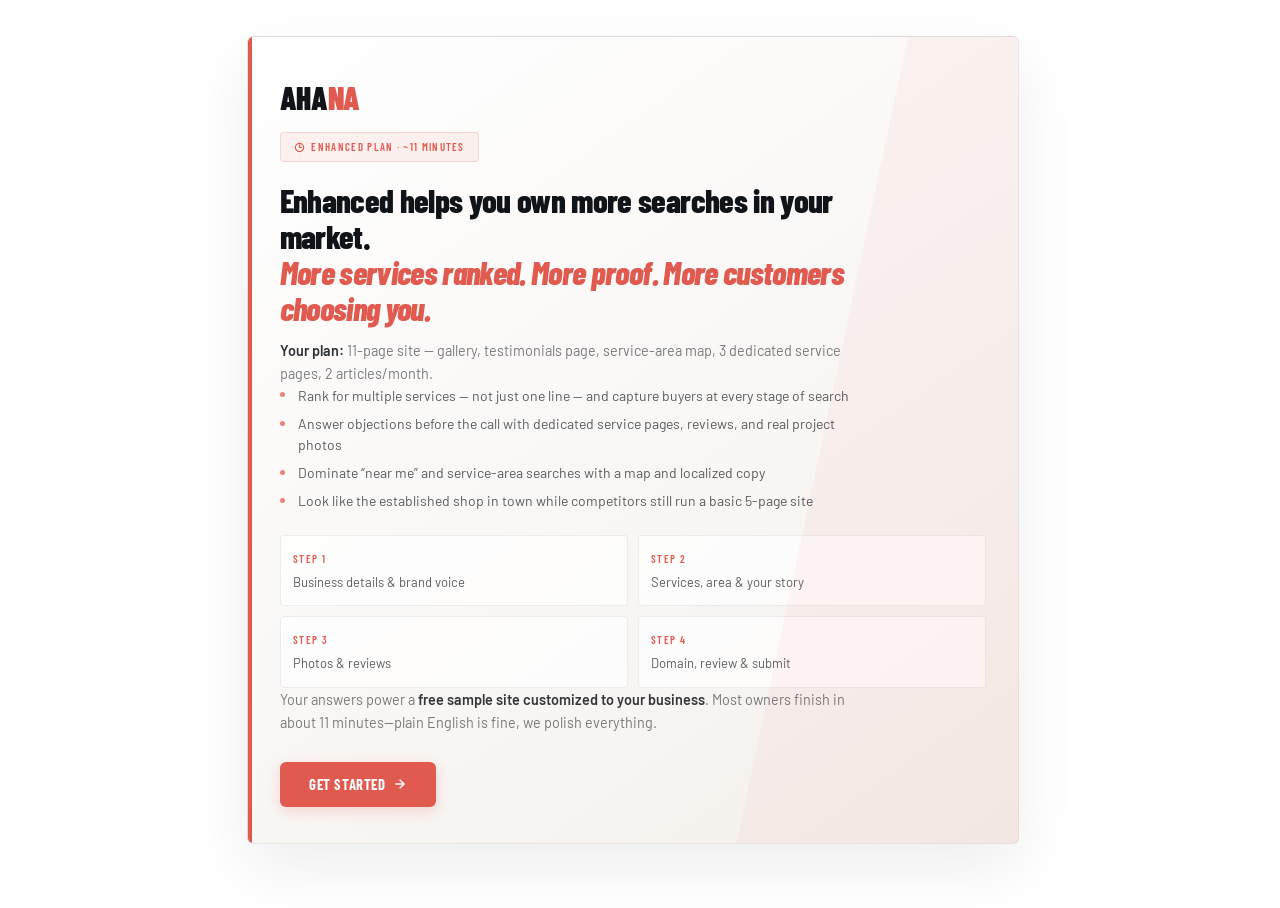
==== commit d8c31cc6: "Add intro screen with Get started before intake steps Plan overview and what-to-expect steps show fi" ====
--- a/intake-form-enhanced.html
+++ b/intake-form-enhanced.html
@@ -9,10 +9,11 @@
   <link rel="preconnect" href="https://fonts.gstatic.com" crossorigin>
   <link href="https://fonts.googleapis.com/css2?family=Barlow+Condensed:wght@600;700;800;900&family=Barlow:ital,wght@0,300;0,400;0,500;0,600;0,700;0,800&display=block" rel="stylesheet">
   <link rel="stylesheet" href="styles.css?v=4">
-  <link rel="stylesheet" href="intake-forms.css?v=2">
+  <link rel="stylesheet" href="intake-forms.css?v=3">
 </head>
 <body class="theme-sleek intake-form-page">
 
+<div id="intake-intro" class="intake-intro">
 <header class="hdr">
   <div class="logo-wrap">
     <span class="logo-name">AHA<em>NA</em></span>
@@ -29,9 +30,23 @@
     <li>Dominate “near me” and service-area searches with a map and localized copy</li>
     <li>Look like the established shop in town while competitors still run a basic 5-page site</li>
   </ul>
-  <p class="hdr-cta">Each step below feeds pages that bring you more qualified leads. Plain English is fine — we polish everything.</p>
+  <ol class="intro-steps" aria-label="What to expect">
+    <li><strong>Step 1</strong><span>Business details &amp; brand voice</span></li>
+    <li><strong>Step 2</strong><span>Services, area &amp; your story</span></li>
+    <li><strong>Step 3</strong><span>Photos &amp; reviews</span></li>
+    <li><strong>Step 4</strong><span>Domain, review &amp; submit</span></li>
+  </ol>
+  <p class="intro-note">Your answers power a <strong>free sample site customized to your business</strong>. Most owners finish in about 11 minutes—plain English is fine, we polish everything.</p>
+  <div class="intro-actions">
+    <button type="button" class="btn-next intro-start" onclick="beginIntake()">
+      Get started
+      <svg width="14" height="14" viewBox="0 0 24 24" fill="none" stroke="currentColor" stroke-width="2.5" stroke-linecap="round" stroke-linejoin="round" aria-hidden="true"><path d="M5 12h14M12 5l7 7-7 7"/></svg>
+    </button>
+  </div>
 </header>
-
+</div>
+
+<div id="intake-form" class="intake-form-main" hidden>
 <div class="pg-wrap">
   <div class="pg-inner">
     <div class="pg-labels">
@@ -526,7 +541,8 @@
       <button type="button" class="btn-submit" onclick="submitFormFinal()">Submit intake</button>
     </div>
   </div>
-</div>
+</div><!-- /fw -->
+</div><!-- /intake-form -->
 
 <div id="done">
   <div class="done-icon"><svg width="34" height="34" fill="none" viewBox="0 0 24 24" stroke="var(--ember)" stroke-width="2"><path stroke-linecap="round" stroke-linejoin="round" d="M9 12.75L11.25 15 15 9.75M21 12a9 9 0 11-18 0 9 9 0 0118 0z"/></svg></div>
@@ -905,6 +921,25 @@
       if(cur===8)renderReview();
     });
   }
+  function beginIntake(){
+    document.getElementById("intake-intro").hidden=true;
+    var form=document.getElementById("intake-form");
+    form.hidden=false;
+    form.style.display="";
+    window.scrollTo({top:0,behavior:"smooth"});
+  }
+  function showIntakeForm(){
+    document.getElementById("intake-intro").hidden=true;
+    var form=document.getElementById("intake-form");
+    form.hidden=false;
+    form.style.display="";
+  }
+  function hideIntakeForm(){
+    var form=document.getElementById("intake-form");
+    form.hidden=true;
+    form.style.display="none";
+  }
+
   function goTo(n){
     document.getElementById("s"+cur).classList.remove("active");
     cur=n;
@@ -1142,8 +1177,7 @@
     var raw=null;
     try{raw=localStorage.getItem(STORAGE_KEY);}catch(e){}
     document.getElementById("done").style.display="none";
-    document.getElementById("fw").style.display="block";
-    document.querySelector(".pg-wrap").style.display="block";
+    showIntakeForm();
     if(raw){
       try{
         var pack=JSON.parse(raw);
@@ -1439,8 +1473,7 @@
     .then(function(response){
       if(response.ok){
         persistPack(payload);
-        document.getElementById("fw").style.display="none";
-        document.querySelector(".pg-wrap").style.display="none";
+        hideIntakeForm();
         document.getElementById("done").style.display="block";
         document.getElementById("pgf").style.width="100%";
         for(var i=1;i<=TOTAL;i++){var e=document.getElementById("pl-"+i);e.classList.remove("active");e.classList.add("done");}
--- a/intake-forms.css
+++ b/intake-forms.css
@@ -742,3 +742,57 @@
 body.intake-form-page.theme-sleek .sc .flabel{color:rgba(16,19,24,.58)}
 body.intake-form-page.theme-sleek .logo-format-body a{color:var(--ember)}
 body.intake-form-page.theme-sleek .hdr h1{color:var(--obs)}
+
+/* Intro screen — shown before multi-step form */
+.intake-intro{
+  max-width:820px;
+  margin:0 auto;
+  padding:clamp(20px,4vw,36px) clamp(16px,4vw,24px) clamp(40px,6vw,64px);
+  animation:ifSu .4s ease both;
+}
+.intake-intro .hdr{margin:0}
+.intro-steps{
+  list-style:none;
+  margin:1.5rem 0 0;
+  padding:0;
+  display:grid;
+  grid-template-columns:repeat(2,1fr);
+  gap:10px;
+}
+@media(max-width:560px){.intro-steps{grid-template-columns:1fr}}
+.intro-steps li{
+  padding:14px 12px;
+  background:rgba(255,255,255,.72);
+  border:1px solid rgba(16,19,24,.07);
+  border-radius:4px;
+}
+.intro-steps strong{
+  display:block;
+  font-family:"Barlow Condensed",system-ui,sans-serif;
+  font-size:.68rem;
+  letter-spacing:.14em;
+  text-transform:uppercase;
+  color:var(--ember);
+  margin-bottom:5px;
+  font-weight:600;
+}
+.intro-steps span{
+  display:block;
+  font-size:.8125rem;
+  line-height:1.45;
+  color:rgba(16,19,24,.68);
+}
+.intro-note strong{color:rgba(16,19,24,.85);font-weight:600}
+.intro-actions{
+  margin-top:1.75rem;
+  display:flex;
+  flex-wrap:wrap;
+  align-items:center;
+  gap:14px;
+}
+.intro-start{
+  padding:.85rem 1.85rem;
+  font-size:.92rem;
+}
+.intro-start svg{flex-shrink:0}
+.intake-form-main[hidden]{display:none!important}
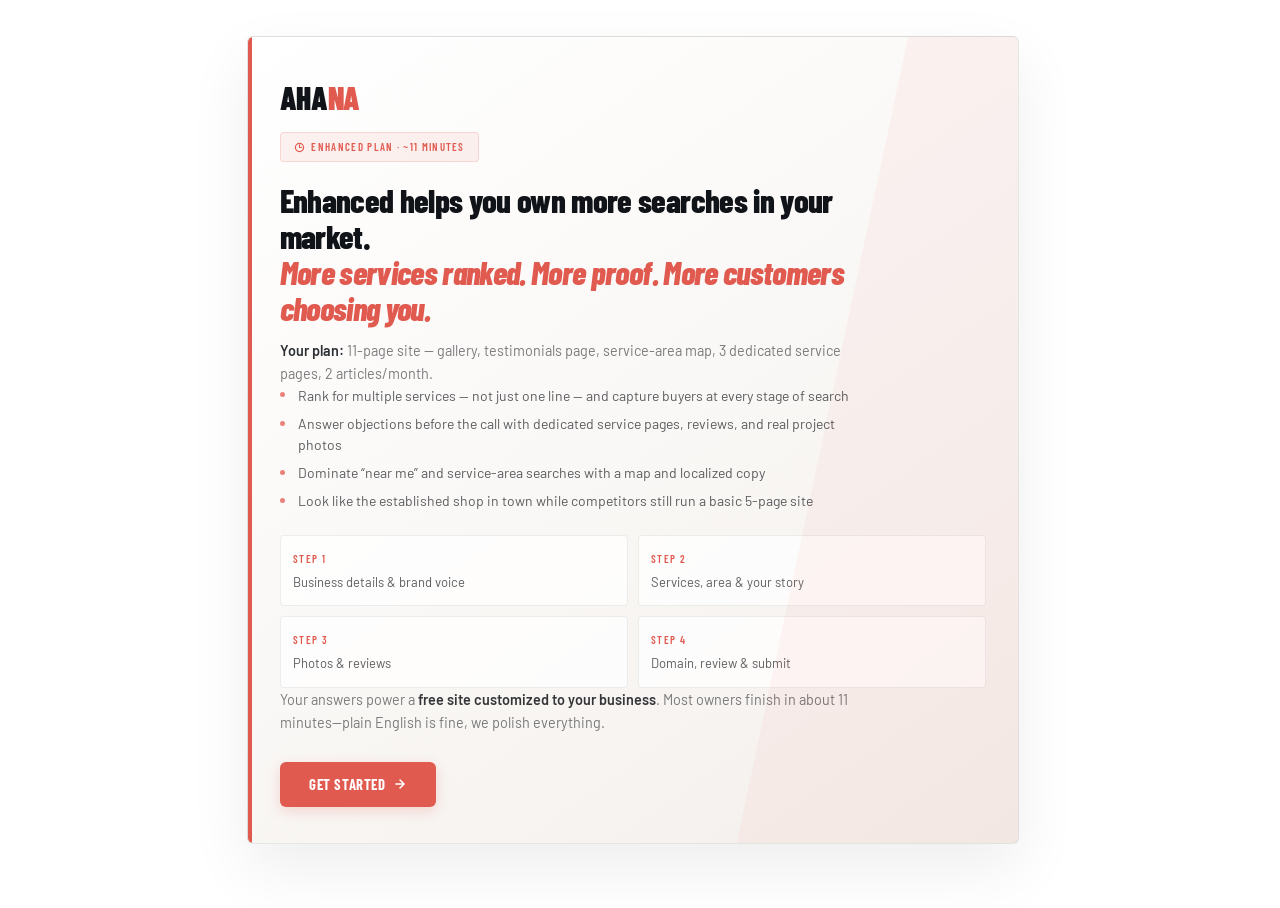
==== commit 576948bd: "Remove sample wording from intake intro pages Update intro copy on Starter, Enhanced, and Premium fo" ====
--- a/intake-form-enhanced.html
+++ b/intake-form-enhanced.html
@@ -36,7 +36,7 @@
     <li><strong>Step 3</strong><span>Photos &amp; reviews</span></li>
     <li><strong>Step 4</strong><span>Domain, review &amp; submit</span></li>
   </ol>
-  <p class="intro-note">Your answers power a <strong>free sample site customized to your business</strong>. Most owners finish in about 11 minutes—plain English is fine, we polish everything.</p>
+  <p class="intro-note">Your answers power a <strong>free site customized to your business</strong>. Most owners finish in about 11 minutes—plain English is fine, we polish everything.</p>
   <div class="intro-actions">
     <button type="button" class="btn-next intro-start" onclick="beginIntake()">
       Get started
--- a/intake-forms.css
+++ b/intake-forms.css
@@ -782,6 +782,13 @@
   line-height:1.45;
   color:rgba(16,19,24,.68);
 }
+.intro-note{
+  margin:1.25rem 0 0;
+  font-size:.875rem;
+  line-height:1.55;
+  color:rgba(16,19,24,.55);
+  max-width:42rem;
+}
 .intro-note strong{color:rgba(16,19,24,.85);font-weight:600}
 .intro-actions{
   margin-top:1.75rem;
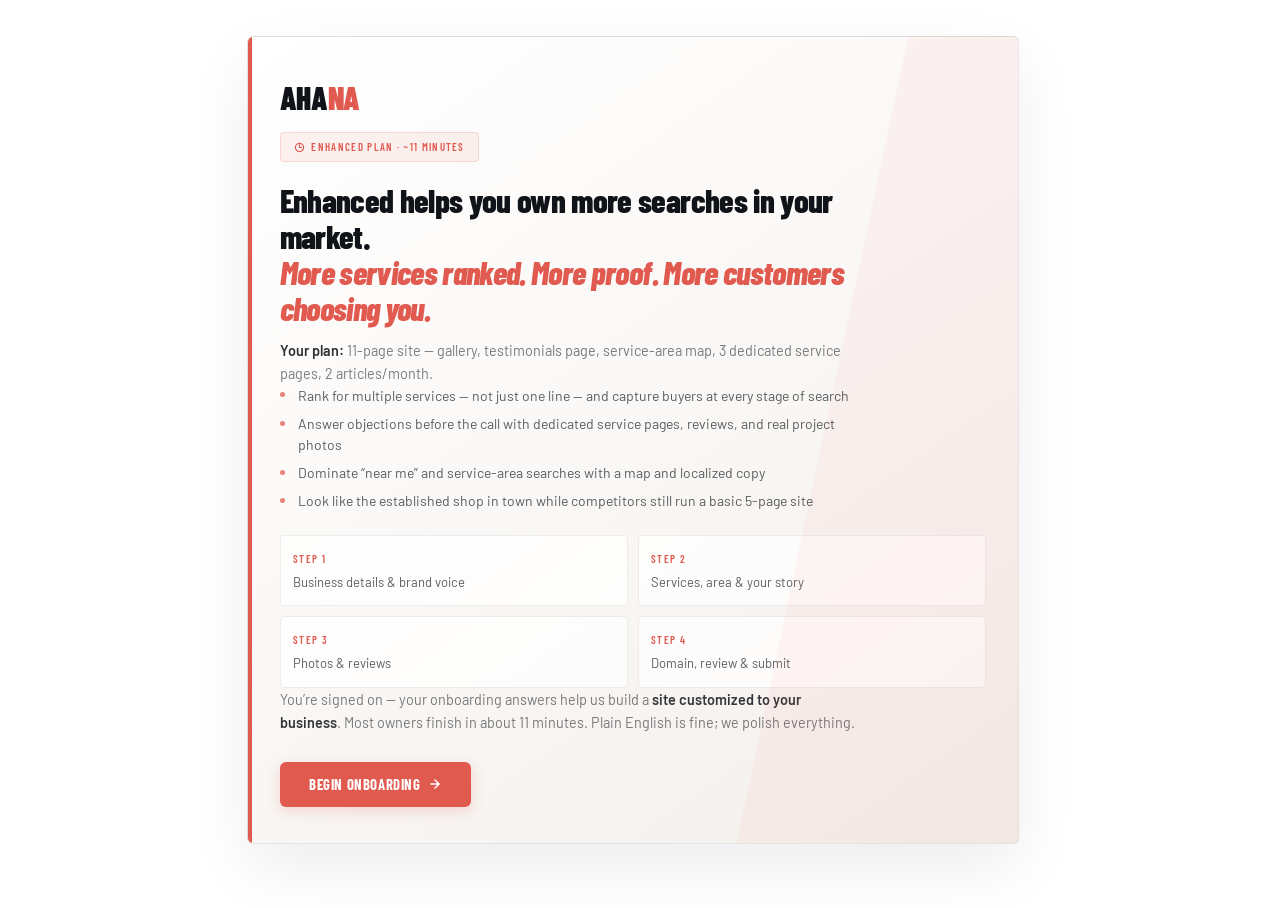
==== commit a3842e4b: "Fix intake submission via Netlify proxy and refresh onboarding copy. Route starter, enhanced, and pr" ====
--- a/intake-form-enhanced.html
+++ b/intake-form-enhanced.html
@@ -3,7 +3,7 @@
 <head>
   <meta charset="UTF-8"/>
   <meta name="viewport" content="width=device-width, initial-scale=1.0"/>
-  <title>Website questionnaire — Enhanced</title>
+  <title>Enhanced onboarding — Ahana</title>
   <link rel="icon" href="favicon.svg" type="image/svg+xml">
   <link rel="preconnect" href="https://fonts.googleapis.com">
   <link rel="preconnect" href="https://fonts.gstatic.com" crossorigin>
@@ -36,10 +36,10 @@
     <li><strong>Step 3</strong><span>Photos &amp; reviews</span></li>
     <li><strong>Step 4</strong><span>Domain, review &amp; submit</span></li>
   </ol>
-  <p class="intro-note">Your answers power a <strong>free site customized to your business</strong>. Most owners finish in about 11 minutes—plain English is fine, we polish everything.</p>
+  <p class="intro-note">You&rsquo;re signed on — your onboarding answers help us build a <strong>site customized to your business</strong>. Most owners finish in about 11 minutes. Plain English is fine; we polish everything.</p>
   <div class="intro-actions">
     <button type="button" class="btn-next intro-start" onclick="beginIntake()">
-      Get started
+      Begin onboarding
       <svg width="14" height="14" viewBox="0 0 24 24" fill="none" stroke="currentColor" stroke-width="2.5" stroke-linecap="round" stroke-linejoin="round" aria-hidden="true"><path d="M5 12h14M12 5l7 7-7 7"/></svg>
     </button>
   </div>
@@ -93,7 +93,7 @@
 
     <div class="field" style="margin-bottom:1.25rem;padding-bottom:0;border-bottom:none">
       <button type="button" class="btn-dev-prefill" onclick="ahanaApplyEnhancedDevPrefill()">Autofill (dev — bare-bones sample)</button>
-      <p class="dev-prefill-note">Fills <strong>every</strong> field with short, generic answers (thin copy, stock photos) so you can test the pipeline without a “perfect” intake. Remove this button, <code>ahanaApplyEnhancedDevPrefill</code>, <code>ahanaDevFetchStockToInput</code>, and <code>ahanaSyncDevR2UploadLabels</code> before launch.</p>
+      <p class="dev-prefill-note">Fills <strong>every</strong> field with short, generic answers (thin copy, stock photos) so you can test the pipeline without a “perfect” onboarding. Remove this button, <code>ahanaApplyEnhancedDevPrefill</code>, <code>ahanaDevFetchStockToInput</code>, and <code>ahanaSyncDevR2UploadLabels</code> before launch.</p>
     </div>
 
     <div class="field"><label class="flabel">Plan <span class="req">*</span></label><input type="text" id="pkg" value="Enhanced" readonly placeholder="eg. Enhanced"></div>
@@ -538,7 +538,7 @@
     <div id="review-mount"></div>
     <div class="form-nav">
       <button type="button" class="btn-back" onclick="goTo(7)">← Back to edit</button>
-      <button type="button" class="btn-submit" onclick="submitFormFinal()">Submit intake</button>
+      <button type="button" class="btn-submit" onclick="submitFormFinal()">Complete onboarding</button>
     </div>
   </div>
 </div><!-- /fw -->
@@ -547,13 +547,14 @@
 <div id="done">
   <div class="done-icon"><svg width="34" height="34" fill="none" viewBox="0 0 24 24" stroke="var(--ember)" stroke-width="2"><path stroke-linecap="round" stroke-linejoin="round" d="M9 12.75L11.25 15 15 9.75M21 12a9 9 0 11-18 0 9 9 0 0118 0z"/></svg></div>
   <h2>Thank you!</h2>
-  <p>We received your answers and will use them to build your site.</p>
+  <p>We&rsquo;ve received your onboarding details and will start your build.</p>
   <div class="done-more">
     <button type="button" class="btn-back" onclick="returnToReview()">Look over or change answers</button>
   </div>
 </div>
 
 <script src="ahana-intake-trade-examples.js"></script>
+<script src="intake-submit.js"></script>
 <script>
   var cur=1, TOTAL=8;
   var STORAGE_KEY="ahana-intake-enhanced-v1";
@@ -1464,27 +1465,13 @@
     payload.submittedAt=new Date().toISOString();
     persistPack(payload);
     console.log("Ahana Enhanced Intake:",payload);
-    var webhookUrl = 'https://hook.us2.make.com/4ichfuaniemsapbx20422smdm4omb22u';
-    fetch(webhookUrl, {
-      method: 'POST',
-      headers: { 'Content-Type': 'application/json' },
-      body: JSON.stringify(cleanPayload(payload))
-    })
-    .then(function(response){
-      if(response.ok){
-        persistPack(payload);
-        hideIntakeForm();
-        document.getElementById("done").style.display="block";
-        document.getElementById("pgf").style.width="100%";
-        for(var i=1;i<=TOTAL;i++){var e=document.getElementById("pl-"+i);e.classList.remove("active");e.classList.add("done");}
-        window.scrollTo({top:0,behavior:"smooth"});
-      } else {
-        alert('Error submitting form. Please try again.');
-      }
-    })
-    .catch(function(error){
-      console.error('Error:', error);
-      alert('Error submitting form. Please try again.');
+    if(typeof window.ahanaSubmitIntake!=="function"){
+      alert("Error submitting form. Please try again.");
+      return;
+    }
+    window.ahanaSubmitIntake("enhanced",cleanPayload(payload),TOTAL).catch(function(error){
+      console.error("Error:",error);
+      alert("Error submitting form. Please try again.");
     });
   }
 
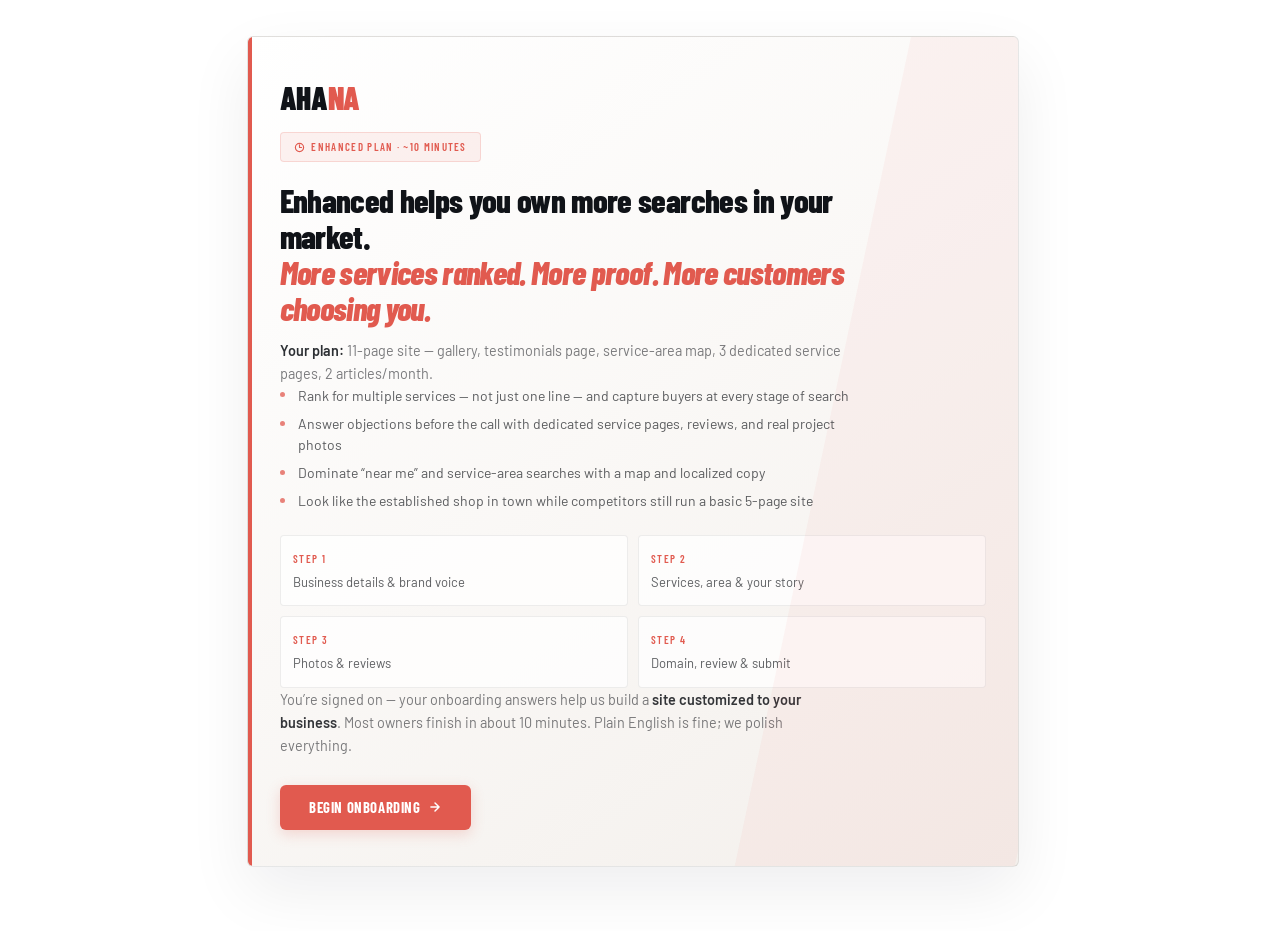
==== commit 6e6713a0: "Redesign starter intake as a guided wizard with silent CRM prefill and inline review editing. Adds m" ====
--- a/intake-form-enhanced.html
+++ b/intake-form-enhanced.html
@@ -2,16 +2,16 @@
 <html lang="en">
 <head>
   <meta charset="UTF-8"/>
-  <meta name="viewport" content="width=device-width, initial-scale=1.0"/>
+  <meta name="viewport" content="width=device-width, initial-scale=1.0, viewport-fit=cover"/>
   <title>Enhanced onboarding — Ahana</title>
   <link rel="icon" href="favicon.svg" type="image/svg+xml">
   <link rel="preconnect" href="https://fonts.googleapis.com">
   <link rel="preconnect" href="https://fonts.gstatic.com" crossorigin>
   <link href="https://fonts.googleapis.com/css2?family=Barlow+Condensed:wght@600;700;800;900&family=Barlow:ital,wght@0,300;0,400;0,500;0,600;0,700;0,800&display=block" rel="stylesheet">
   <link rel="stylesheet" href="styles.css?v=4">
-  <link rel="stylesheet" href="intake-forms.css?v=3">
+  <link rel="stylesheet" href="intake-forms.css?v=5">
 </head>
-<body class="theme-sleek intake-form-page">
+<body class="theme-sleek intake-form-page" data-intake-storage-key="ahana-intake-enhanced-v1">
 
 <div id="intake-intro" class="intake-intro">
 <header class="hdr">
@@ -19,7 +19,7 @@
     <span class="logo-name">AHA<em>NA</em></span>
     <div class="badge">
       <svg width="11" height="11" fill="none" viewBox="0 0 24 24" stroke="currentColor" stroke-width="2.5"><path stroke-linecap="round" stroke-linejoin="round" d="M12 6v6h4.5m4.5 0a9 9 0 11-18 0 9 9 0 0118 0z"/></svg>
-      Enhanced plan · ~11 minutes
+      Enhanced plan · ~10 minutes
     </div>
   </div>
   <h1>Enhanced helps you own more searches in your market.<br/><em>More services ranked. More proof. More customers choosing you.</em></h1>
@@ -36,7 +36,7 @@
     <li><strong>Step 3</strong><span>Photos &amp; reviews</span></li>
     <li><strong>Step 4</strong><span>Domain, review &amp; submit</span></li>
   </ol>
-  <p class="intro-note">You&rsquo;re signed on — your onboarding answers help us build a <strong>site customized to your business</strong>. Most owners finish in about 11 minutes. Plain English is fine; we polish everything.</p>
+  <p class="intro-note">You&rsquo;re signed on — your onboarding answers help us build a <strong>site customized to your business</strong>. Most owners finish in about 10 minutes. Plain English is fine; we polish everything.</p>
   <div class="intro-actions">
     <button type="button" class="btn-next intro-start" onclick="beginIntake()">
       Begin onboarding
@@ -49,6 +49,10 @@
 <div id="intake-form" class="intake-form-main" hidden>
 <div class="pg-wrap">
   <div class="pg-inner">
+    <p class="pg-mobile" id="pg-mobile" aria-live="polite">
+      <span class="pg-mobile-n">Step 1 of 8</span>
+      <span class="pg-mobile-t">You &amp; business</span>
+    </p>
     <div class="pg-labels">
       <button type="button" class="pg-lbl active" id="pl-1" onclick="goTo(1)">You &amp; business</button>
       <button type="button" class="pg-lbl" id="pl-2" onclick="goTo(2)">What you do</button>
@@ -554,6 +558,7 @@
 </div>
 
 <script src="ahana-intake-trade-examples.js"></script>
+<script src="intake-mobile.js"></script>
 <script src="intake-submit.js"></script>
 <script>
   var cur=1, TOTAL=8;
@@ -953,6 +958,8 @@
       else if(i<n)e.classList.add("done");
     }
     window.scrollTo({top:0,behavior:"smooth"});
+    if(typeof window.ahanaUpdateProgressUI==="function")window.ahanaUpdateProgressUI(n,TOTAL);
+    if(typeof window.ahanaRefreshMobileNavLabels==="function")window.ahanaRefreshMobileNavLabels();
     updateBrandColors();
     refreshServiceNameUI();
     if(n===8)renderReview();
@@ -1493,6 +1500,16 @@
   });
   updateBrandVoicePreview();
   if(window.AhanaIntakeExamples) AhanaIntakeExamples.bind();
+  window.ahanaResumeIntake=function(){
+    beginIntake();
+    try{
+      var raw=localStorage.getItem(STORAGE_KEY);
+      if(raw){
+        var pack=JSON.parse(raw);
+        if(pack.snapshot)applyFormSnapshot(pack.snapshot);
+      }
+    }catch(e){}
+  };
   (function(){var p=document.getElementById("pgf");if(p)p.style.width=((1/TOTAL)*100)+"%";})();
 </script>
 </body>
--- a/intake-forms.css
+++ b/intake-forms.css
@@ -1,4 +1,9 @@
 /* Intake forms — aligned with intakes landing page (Barlow, soft palette, light panels) */
+
+html:has(body.intake-form-page){
+  overflow-x:clip;
+  max-width:100%;
+}
 
 body.intake-form-page{
   --obs:#101318;
@@ -19,9 +24,22 @@
     radial-gradient(900px 520px at 92% 0%, rgba(16,19,24,.04), transparent 62%),
     linear-gradient(180deg, #F6F7FB, #FFFFFF);
   color:var(--obs);
+  overflow-x:clip;
+  max-width:100%;
 }
 
 body.intake-form-page.theme-sleek{background:transparent}
+
+.intake-form-main,
+.pg-wrap,
+.pg-inner,
+.fw,
+.sc,
+.hdr,
+.intake-intro{
+  max-width:100%;
+  box-sizing:border-box;
+}
 
 /* Header — welcome-hero style panel */
 .hdr{
@@ -157,6 +175,32 @@
   display:flex;
   flex-direction:column;
   align-items:center;
+}
+.pg-mobile{
+  display:none;
+  width:100%;
+  max-width:1040px;
+  margin:0 auto .65rem;
+  text-align:center;
+  line-height:1.35;
+}
+.pg-mobile-n{
+  display:block;
+  font-family:"Barlow Condensed",system-ui,sans-serif;
+  font-size:.68rem;
+  font-weight:700;
+  letter-spacing:.12em;
+  text-transform:uppercase;
+  color:rgba(16,19,24,.42);
+}
+.pg-mobile-t{
+  display:block;
+  font-family:"Barlow Condensed",system-ui,sans-serif;
+  font-size:1rem;
+  font-weight:800;
+  letter-spacing:-.01em;
+  color:var(--obs);
+  margin-top:.2rem;
 }
 .pg-labels{
   display:grid;
@@ -266,6 +310,7 @@
   font-size:.875rem;
   color:rgba(16,19,24,.62);
   line-height:1.6;
+  overflow-wrap:anywhere;
 }
 .callout strong{color:var(--ember);font-weight:600}
 
@@ -298,6 +343,8 @@
 .field input[type=text],.field input[type=tel],.field input[type=email],.field input[type=url],.field input[type=number],.field input[type=color],.field select,.field textarea{
   display:block;
   width:100%;
+  max-width:100%;
+  min-width:0;
   padding:.75rem 1rem;
   background:#fff;
   border:1px solid var(--bdr);
@@ -323,7 +370,19 @@
   cursor:pointer;
 }
 .field textarea{resize:vertical;min-height:88px;line-height:1.6}
-.hint{font-size:.8125rem;color:var(--slate);margin-top:.38rem;line-height:1.5}
+.field input[type=color]{
+  width:48px;
+  height:44px;
+  min-width:48px;
+  flex-shrink:0;
+  padding:2px;
+  border:1px solid var(--bdr);
+  border-radius:6px;
+  cursor:pointer;
+  background:#fff;
+}
+.frow .field{min-width:0}
+.hint{font-size:.8125rem;color:var(--slate);margin-top:.38rem;line-height:1.5;overflow-wrap:anywhere}
 
 .point-block{
   border:1px solid var(--bdr);
@@ -538,7 +597,14 @@
 .upload-zone.uz-has-error{border-color:#d88;background:rgba(200,68,68,.06)}
 .upload-zone.uz-has-error:not(.uz-loading) svg{color:#c44}
 
-.form-nav{display:flex;justify-content:space-between;align-items:center;margin-top:2rem;gap:1rem}
+.form-nav{
+  display:flex;
+  justify-content:space-between;
+  align-items:center;
+  margin-top:2rem;
+  gap:1rem;
+  flex-wrap:wrap;
+}
 .btn-back{
   background:transparent;
   border:1px solid var(--bdr);
@@ -555,6 +621,12 @@
   gap:.4rem;
 }
 .btn-back:hover{border-color:rgba(16,19,24,.22);color:var(--obs);background:rgba(16,19,24,.02)}
+.btn-back,.btn-next,.btn-submit{
+  white-space:normal;
+  text-align:center;
+  -webkit-tap-highlight-color:transparent;
+  touch-action:manipulation;
+}
 .btn-next{
   background:var(--ember);
   color:var(--wh);
@@ -594,20 +666,6 @@
 }
 .btn-submit:hover{background:#2a2d33;transform:translateY(-1px)}
 
-.btn-dev-prefill{
-  margin-top:.75rem;
-  font-family:inherit;
-  font-size:.78rem;
-  font-weight:600;
-  padding:.5rem 1rem;
-  border-radius:6px;
-  cursor:pointer;
-  border:1px dashed rgba(225,90,79,.35);
-  background:rgba(225,90,79,.06);
-  color:var(--embdk);
-}
-.btn-dev-prefill:hover{background:rgba(225,90,79,.1)}
-.dev-prefill-note{margin-top:.45rem;font-size:.72rem;color:var(--slate);line-height:1.45}
 .sr-only{position:absolute;width:1px;height:1px;padding:0;margin:-1px;overflow:hidden;clip:rect(0,0,0,0);white-space:nowrap;border:0}
 
 /* Success screen */
@@ -702,6 +760,22 @@
   cursor:pointer;
 }
 .rv-edit:hover{background:rgba(225,90,79,.1)}
+.rv-card--editing{
+  border-color:rgba(225,90,79,.28);
+  box-shadow:0 12px 36px rgba(225,90,79,.08);
+}
+.rv-edit-panel{
+  display:flex;
+  flex-direction:column;
+  gap:.85rem;
+  margin-top:.25rem;
+  padding-top:.5rem;
+  border-top:1px solid var(--bdr);
+}
+.rv-edit-panel .field{margin-bottom:0}
+.rv-edit-panel .field + .field{margin-top:.65rem}
+.rv-edit-panel .flabel.wq-hide-label{display:block!important}
+.rv-edit-panel .og{margin-top:.35rem}
 .rv-row{
   display:grid;
   grid-template-columns:minmax(140px,220px) 1fr;
@@ -718,15 +792,9 @@
   letter-spacing:.1em;
   color:rgba(16,19,24,.48);
 }
-.rv-val{font-size:.9rem;color:rgba(16,19,24,.82);line-height:1.55;white-space:pre-wrap}
+.rv-val{font-size:.9rem;color:rgba(16,19,24,.82);line-height:1.55;white-space:pre-wrap;overflow-wrap:anywhere;word-break:break-word}
 .rv-empty{color:rgba(16,19,24,.36)}
-@media(max-width:620px){.rv-row{grid-template-columns:1fr;gap:.25rem}}
 #done .done-more{margin-top:1.5rem;display:flex;justify-content:center}
-
-@media(max-width:620px){
-  .sc{padding:1.75rem 1.25rem}
-  .hdr{margin-top:16px;padding:1.75rem 1.25rem}
-}
 
 /* Keep form copy readable under theme-sleek global muted rules */
 body.intake-form-page.theme-sleek .sc{color:var(--obs)}
@@ -803,3 +871,553 @@
 }
 .intro-start svg{flex-shrink:0}
 .intake-form-main[hidden]{display:none!important}
+
+/* Collapsible section intros (mobile — saves scroll time) */
+.sec-sub--collapsible{
+  padding-bottom:0;
+  margin-bottom:1rem;
+  border-bottom:none;
+}
+.sec-sub-toggle{
+  display:flex;
+  align-items:center;
+  justify-content:space-between;
+  gap:.75rem;
+  width:100%;
+  padding:.65rem .85rem;
+  border:1px solid var(--bdr);
+  border-radius:6px;
+  background:var(--off);
+  color:rgba(16,19,24,.72);
+  font-family:"Barlow",system-ui,sans-serif;
+  font-size:.8125rem;
+  font-weight:600;
+  text-align:left;
+  cursor:pointer;
+  -webkit-tap-highlight-color:transparent;
+  touch-action:manipulation;
+}
+.sec-sub-toggle-icon{flex-shrink:0;transition:transform .2s ease}
+.sec-sub-toggle[aria-expanded=true] .sec-sub-toggle-icon{transform:rotate(180deg)}
+.sec-sub-body{
+  margin-top:.65rem;
+  padding:.85rem .9rem;
+  border-left:3px solid rgba(225,90,79,.35);
+  border-radius:0 6px 6px 0;
+  font-size:.875rem;
+  color:var(--slate);
+  line-height:1.6;
+}
+
+/* Google profile import */
+.gbp-import-panel{
+  margin-bottom:1.35rem;
+  padding:1rem 1.05rem;
+  background:rgba(225,90,79,.04);
+  border:1px solid rgba(225,90,79,.16);
+  border-radius:6px;
+}
+.gbp-import-panel .flabel{margin-bottom:.35rem}
+.gbp-import-row{
+  display:flex;
+  flex-wrap:wrap;
+  gap:.55rem;
+  align-items:stretch;
+  margin-top:.5rem;
+}
+.gbp-import-row input[type=url]{
+  flex:1 1 220px;
+  min-width:0;
+  padding:.8rem 1rem;
+  border:1px solid var(--bdr);
+  border-radius:6px;
+  font-family:"Barlow",system-ui,sans-serif;
+  font-size:1rem;
+  background:#fff;
+}
+.gbp-import-btn{
+  flex:0 0 auto;
+  min-height:48px;
+  padding:.75rem 1.25rem;
+  border:0;
+  border-radius:6px;
+  background:var(--obs);
+  color:#fff;
+  font-family:"Barlow Condensed",system-ui,sans-serif;
+  font-size:.82rem;
+  font-weight:700;
+  letter-spacing:.04em;
+  text-transform:uppercase;
+  cursor:pointer;
+  -webkit-tap-highlight-color:transparent;
+  touch-action:manipulation;
+}
+.gbp-import-btn:hover{background:#2a2d33}
+.gbp-import-btn:disabled{opacity:.65;cursor:wait}
+.gbp-import-btn.is-loading{opacity:.8}
+.gbp-import-status{margin-top:.55rem;font-size:.8125rem;line-height:1.45}
+.gbp-import-status.gbp-import-ok{color:#2d6a47}
+.gbp-import-status.gbp-import-error{color:#b94840}
+@media(max-width:639px){
+  .gbp-import-row{flex-direction:column}
+  .gbp-import-btn{width:100%}
+}
+
+/* Resume draft banner */
+.intake-resume-banner{
+  margin:1.25rem 0 0;
+  padding:1rem;
+  border:1px solid rgba(225,90,79,.22);
+  border-radius:6px;
+  background:rgba(225,90,79,.05);
+}
+.intake-resume-banner p{
+  margin:0 0 .85rem;
+  font-size:.875rem;
+  line-height:1.5;
+  color:rgba(16,19,24,.72);
+}
+.intake-resume-actions{
+  display:flex;
+  flex-direction:column;
+  gap:.55rem;
+}
+.resume-continue{width:100%;justify-content:center;min-height:48px}
+.resume-fresh{
+  width:100%;
+  min-height:44px;
+  padding:.65rem 1rem;
+  border:1px solid var(--bdr);
+  border-radius:6px;
+  background:#fff;
+  color:var(--slate);
+  font-family:"Barlow",system-ui,sans-serif;
+  font-size:.875rem;
+  font-weight:600;
+  cursor:pointer;
+  -webkit-tap-highlight-color:transparent;
+  touch-action:manipulation;
+}
+
+/* Color picker rows */
+.color-hex-row{align-items:center}
+.color-hex-row input[type=text]{min-width:0}
+
+/* ─── Mobile-first intake UX (majority of fillouts) ─── */
+@media(max-width:639px){
+  .intake-intro{
+    padding-left:max(12px,env(safe-area-inset-left));
+    padding-right:max(12px,env(safe-area-inset-right));
+    padding-bottom:clamp(28px,5vw,40px);
+  }
+  .hdr-points{display:none}
+  .hdr-includes{font-size:.8125rem;margin:.65rem 0}
+  .intro-note{font-size:.8125rem;margin-top:1rem}
+  .intro-steps{margin-top:1rem}
+  .hdr{
+    margin-top:12px;
+    padding:1.5rem 1rem;
+    border-radius:4px;
+  }
+  .hdr h1{font-size:clamp(1.35rem,6.2vw,1.65rem)}
+  .pg-wrap{
+    padding-top:.65rem;
+    padding-bottom:.85rem;
+  }
+  .pg-inner{
+    padding-left:max(12px,env(safe-area-inset-left));
+    padding-right:max(12px,env(safe-area-inset-right));
+  }
+  .pg-mobile{display:block}
+  .pg-labels{display:none}
+  .pg-track{max-width:100%}
+  .fw{
+    padding:1.25rem max(12px,env(safe-area-inset-left)) calc(6.5rem + env(safe-area-inset-bottom)) max(12px,env(safe-area-inset-right));
+  }
+  .sc{
+    padding:1.35rem 1rem;
+    border-radius:4px;
+  }
+  .sec-title{font-size:1.25rem;line-height:1.15}
+  .sec-sub{font-size:.875rem;margin-bottom:1.35rem;padding-bottom:1.15rem}
+  .flabel .tip{
+    float:none;
+    display:inline-block;
+    margin:.35rem 0 0;
+    max-width:100%;
+  }
+  .field input[type=text],.field input[type=tel],.field input[type=email],.field input[type=url],.field input[type=number],.field select,.field textarea{
+    font-size:1rem;
+    padding:.85rem 1rem;
+    scroll-margin-bottom:calc(88px + env(safe-area-inset-bottom));
+  }
+  .field{margin-bottom:1.1rem}
+  .sec-sub--collapsible{display:block}
+  .sec-sub:not(.sec-sub--collapsible){
+    font-size:.8125rem;
+    margin-bottom:1rem;
+    padding-bottom:1rem;
+  }
+  .oi{
+    padding:.95rem .9rem;
+    min-height:48px;
+  }
+  .oi input[type=radio],.oi input[type=checkbox]{
+    width:20px;
+    height:20px;
+    margin-top:3px;
+  }
+  .form-nav{
+    position:fixed;
+    left:0;
+    right:0;
+    bottom:0;
+    z-index:100;
+    margin-top:0;
+    flex-direction:column;
+    gap:.55rem;
+    padding:12px max(12px,env(safe-area-inset-left)) calc(12px + env(safe-area-inset-bottom)) max(12px,env(safe-area-inset-right));
+    background:rgba(255,255,255,.94);
+    backdrop-filter:blur(14px);
+    -webkit-backdrop-filter:blur(14px);
+    border-top:1px solid var(--bdr);
+    box-shadow:0 -6px 24px rgba(16,19,24,.07);
+  }
+  .form-nav>.btn-back,
+  .form-nav>.btn-next,
+  .form-nav>.btn-submit{
+    width:100%;
+    justify-content:center;
+    min-height:48px;
+    padding-top:.85rem;
+    padding-bottom:.85rem;
+  }
+  .form-nav>span:empty{display:none}
+  .intro-actions{flex-direction:column;align-items:stretch}
+  .intro-actions .btn-next,
+  .intro-start{width:100%;justify-content:center;min-height:48px}
+  .point-block{padding:1rem .9rem .75rem}
+  .om{overflow-wrap:anywhere}
+  .upload-zone .uz-t,.upload-zone .uz-s{overflow-wrap:anywhere;padding-inline:.25rem}
+  .rv-edit{
+    position:static;
+    margin:-.25rem 0 .65rem auto;
+    display:block;
+    min-height:44px;
+    padding:.55rem .85rem;
+  }
+  .rv-h{flex-direction:column;gap:.35rem}
+  #done{
+    padding:2rem max(12px,env(safe-area-inset-left)) calc(3rem + env(safe-area-inset-bottom)) max(12px,env(safe-area-inset-right));
+  }
+  #done h2{font-size:1.65rem}
+  .nxt-card{padding:1.35rem 1rem}
+}
+
+@media(max-width:620px){
+  .sc{padding:1.35rem 1rem}
+  .hdr{margin-top:12px;padding:1.5rem 1rem}
+  .rv-row{grid-template-columns:1fr;gap:.25rem}
+  .rv-val{overflow-wrap:anywhere;word-break:break-word}
+}
+
+@media(min-width:640px) and (max-width:900px){
+  .pg-labels{
+    display:flex;
+    overflow-x:auto;
+    -webkit-overflow-scrolling:touch;
+    scroll-snap-type:x proximity;
+    scrollbar-width:none;
+    gap:.35rem;
+    padding-bottom:.35rem;
+    grid-template-columns:unset;
+  }
+  .pg-labels::-webkit-scrollbar{display:none}
+  .pg-lbl{
+    flex:0 0 auto;
+    scroll-snap-align:center;
+    padding:.25rem .55rem;
+    white-space:nowrap;
+  }
+}
+
+/* ── Wizard mode: bite-sized SaaS onboarding ── */
+body.wizard-mode .pg-labels{display:none}
+body.wizard-mode .pg-pct{
+  margin:.55rem 0 0;
+  font-family:"Barlow Condensed",system-ui,sans-serif;
+  font-size:.72rem;
+  font-weight:700;
+  letter-spacing:.14em;
+  text-transform:uppercase;
+  color:rgba(16,19,24,.42);
+  text-align:center;
+}
+body.wizard-mode .pg-encourage{
+  margin:.25rem 0 0;
+  text-align:center;
+  font-size:.9rem;
+  font-weight:600;
+  color:var(--ember);
+  min-height:1.35rem;
+}
+body.wizard-mode .pg-track{height:4px}
+body.wizard-mode .fw{
+  max-width:min(680px,100%);
+  padding:clamp(1.25rem,4vw,2rem) clamp(1rem,4vw,1.75rem) calc(5.5rem + env(safe-area-inset-bottom,0px));
+}
+body.wizard-mode .wiz-pool{display:none!important}
+
+.wiz-stage{
+  display:flex;
+  flex-direction:column;
+  width:100%;
+}
+.wq{
+  display:none;
+  flex-direction:column;
+  min-height:calc(100dvh - 7.5rem);
+  animation:wqIn .32s ease both;
+}
+.wq.active{display:flex}
+@keyframes wqIn{from{opacity:0;transform:translateY(10px)}to{opacity:1;transform:none}}
+
+.wq-head{
+  flex:0 0 auto;
+  margin-bottom:clamp(1.25rem,3vw,2rem);
+  text-align:left;
+}
+.wq-title{
+  font-family:"Barlow Condensed",system-ui,sans-serif;
+  font-weight:800;
+  font-size:clamp(1.65rem,4.5vw,2.35rem);
+  line-height:1.08;
+  letter-spacing:-.02em;
+  color:var(--obs);
+  margin:0 0 .65rem;
+  max-width:28rem;
+}
+.wq-sub{
+  margin:0;
+  color:rgba(16,19,24,.58);
+  font-size:clamp(.95rem,2.2vw,1.05rem);
+  line-height:1.55;
+  max-width:32rem;
+}
+.wq-milestone-badge{
+  display:inline-flex;
+  align-items:center;
+  margin:0 0 .85rem;
+  padding:.35rem .85rem;
+  border-radius:99px;
+  background:rgba(225,90,79,.1);
+  border:1px solid rgba(225,90,79,.2);
+  color:var(--ember);
+  font-family:"Barlow Condensed",system-ui,sans-serif;
+  font-size:.68rem;
+  font-weight:700;
+  letter-spacing:.12em;
+  text-transform:uppercase;
+}
+
+.wq-body{
+  flex:1 1 auto;
+  display:flex;
+  flex-direction:column;
+  justify-content:flex-start;
+  gap:.5rem;
+}
+.wq-body .field{margin-bottom:0}
+.wq-body .field + .field{margin-top:1rem}
+.wq-body #process-steps-field > .field{
+  margin-bottom:1rem;
+}
+.wq-body #process-steps-field > .field:last-child{
+  margin-bottom:0;
+}
+.wq-body .field .flabel.wq-hide-label{display:none}
+.wq-body .point-block .point-block-title{display:none}
+.wq-body .hint{margin-top:.25rem;margin-bottom:.5rem}
+.wq-body .og{margin-top:.15rem}
+.wq-body .oi{
+  padding:1rem 1.1rem;
+  border-radius:8px;
+}
+.wq-body .om{font-size:clamp(.92rem,2.4vw,1rem)}
+.wq-body input[type=text],
+.wq-body input[type=email],
+.wq-body input[type=tel],
+.wq-body input[type=url],
+.wq-body input[type=number],
+.wq-body textarea,
+.wq-body select{
+  font-size:1rem;
+  padding:.85rem 1rem;
+  border-radius:8px;
+}
+.wq-body .upload-zone{
+  min-height:180px;
+  border-radius:10px;
+}
+
+.wq-action{
+  appearance:none;
+  align-self:flex-start;
+  margin-top:.65rem;
+  padding:.55rem 1rem;
+  border:1px solid rgba(225,90,79,.28);
+  border-radius:6px;
+  background:rgba(225,90,79,.06);
+  color:var(--ember);
+  font-family:"Barlow Condensed",system-ui,sans-serif;
+  font-size:.78rem;
+  font-weight:700;
+  letter-spacing:.06em;
+  text-transform:uppercase;
+  cursor:pointer;
+  transition:background .2s,border-color .2s,color .2s;
+}
+.wq-action:hover{
+  background:rgba(225,90,79,.12);
+  border-color:rgba(225,90,79,.42);
+  color:var(--embdk,#B94840);
+}
+.wq-action:focus-visible{outline:2px solid var(--ember);outline-offset:2px}
+
+.wq-foot{
+  position:fixed;
+  left:0;
+  right:0;
+  bottom:0;
+  z-index:100;
+  display:flex;
+  align-items:center;
+  justify-content:space-between;
+  gap:.75rem;
+  padding:.85rem clamp(1rem,4vw,1.75rem) calc(.85rem + env(safe-area-inset-bottom,0px));
+  background:rgba(255,255,255,.94);
+  border-top:1px solid var(--bdr);
+  backdrop-filter:blur(12px);
+  max-width:680px;
+  margin:0 auto;
+}
+.wq-foot .btn-back,
+.wq-foot .btn-next,
+.wq-foot .btn-submit{
+  min-height:48px;
+  border-radius:8px;
+}
+.wq-foot .btn-next,
+.wq-foot .btn-submit{
+  flex:1;
+  max-width:280px;
+  margin-left:auto;
+}
+.wq-skip{
+  appearance:none;
+  border:0;
+  background:transparent;
+  color:rgba(16,19,24,.48);
+  font-family:"Barlow",system-ui,sans-serif;
+  font-size:.875rem;
+  font-weight:600;
+  text-decoration:underline;
+  text-underline-offset:3px;
+  cursor:pointer;
+  padding:.5rem .25rem;
+  margin-right:auto;
+}
+.wq-skip:hover{color:var(--obs)}
+.wq-skip:focus-visible{outline:2px solid var(--ember);outline-offset:2px;border-radius:4px}
+
+.wq[data-wq] .rv-grid{margin-top:.5rem}
+.wq[data-wq] .review-note{margin-bottom:1rem}
+
+@media(max-width:639px){
+  body.wizard-mode .pg-pct{display:none}
+  body.wizard-mode .pg-mobile{display:block}
+  .wq{min-height:calc(100dvh - 6.5rem)}
+  .wq-foot .btn-back{font-size:.875rem;padding:.65rem .85rem}
+  .wq-foot .btn-next,
+  .wq-foot .btn-submit{font-size:.95rem}
+}
+
+/* ── In-app notifications (replaces browser alerts) ── */
+.intake-notify-host{
+  max-width:min(680px,100%);
+  margin:0 auto;
+  padding:0 clamp(1rem,4vw,1.75rem);
+  pointer-events:none;
+}
+.intake-notify{
+  display:flex;
+  align-items:flex-start;
+  gap:.75rem;
+  padding:.9rem 1rem;
+  border-radius:8px;
+  border:1px solid transparent;
+  background:#fff;
+  box-shadow:0 10px 32px rgba(16,19,24,.08);
+  animation:intakeNotifyIn .28s ease both;
+  pointer-events:auto;
+}
+.intake-notify.is-out{animation:intakeNotifyOut .22s ease both}
+@keyframes intakeNotifyIn{from{opacity:0;transform:translateY(-8px)}to{opacity:1;transform:none}}
+@keyframes intakeNotifyOut{from{opacity:1;transform:none}to{opacity:0;transform:translateY(-6px)}}
+
+.intake-notify--error{
+  border-color:rgba(225,90,79,.28);
+  background:linear-gradient(135deg,#fff 0%,#fff7f6 100%);
+}
+.intake-notify--info{
+  border-color:rgba(16,19,24,.12);
+  background:linear-gradient(135deg,#fff 0%,#f8f9fc 100%);
+}
+.intake-notify--success{
+  border-color:rgba(106,184,138,.35);
+  background:linear-gradient(135deg,#fff 0%,#f3fbf6 100%);
+}
+
+.intake-notify-icon{
+  flex:0 0 auto;
+  margin-top:.1rem;
+  color:var(--ember);
+}
+.intake-notify--info .intake-notify-icon{color:rgba(16,19,24,.55)}
+.intake-notify--success .intake-notify-icon{color:#3d7a55}
+
+.intake-notify-msg{
+  flex:1 1 auto;
+  margin:0;
+  font-size:.9rem;
+  line-height:1.5;
+  color:rgba(16,19,24,.82);
+  font-weight:500;
+}
+.intake-notify-close{
+  flex:0 0 auto;
+  appearance:none;
+  border:0;
+  background:transparent;
+  color:rgba(16,19,24,.38);
+  font-size:1.35rem;
+  line-height:1;
+  cursor:pointer;
+  padding:.1rem .2rem;
+  margin:-.1rem -.15rem 0 0;
+  border-radius:4px;
+}
+.intake-notify-close:hover{color:rgba(16,19,24,.72)}
+.intake-notify-close:focus-visible{outline:2px solid var(--ember);outline-offset:2px}
+
+.intake-notify--inline{
+  margin:1rem 0 0;
+  box-shadow:none;
+}
+.intake-notify--toast{
+  margin-top:.75rem;
+}
+
+body.wizard-mode .intake-notify--inline{
+  margin-top:1.25rem;
+}
